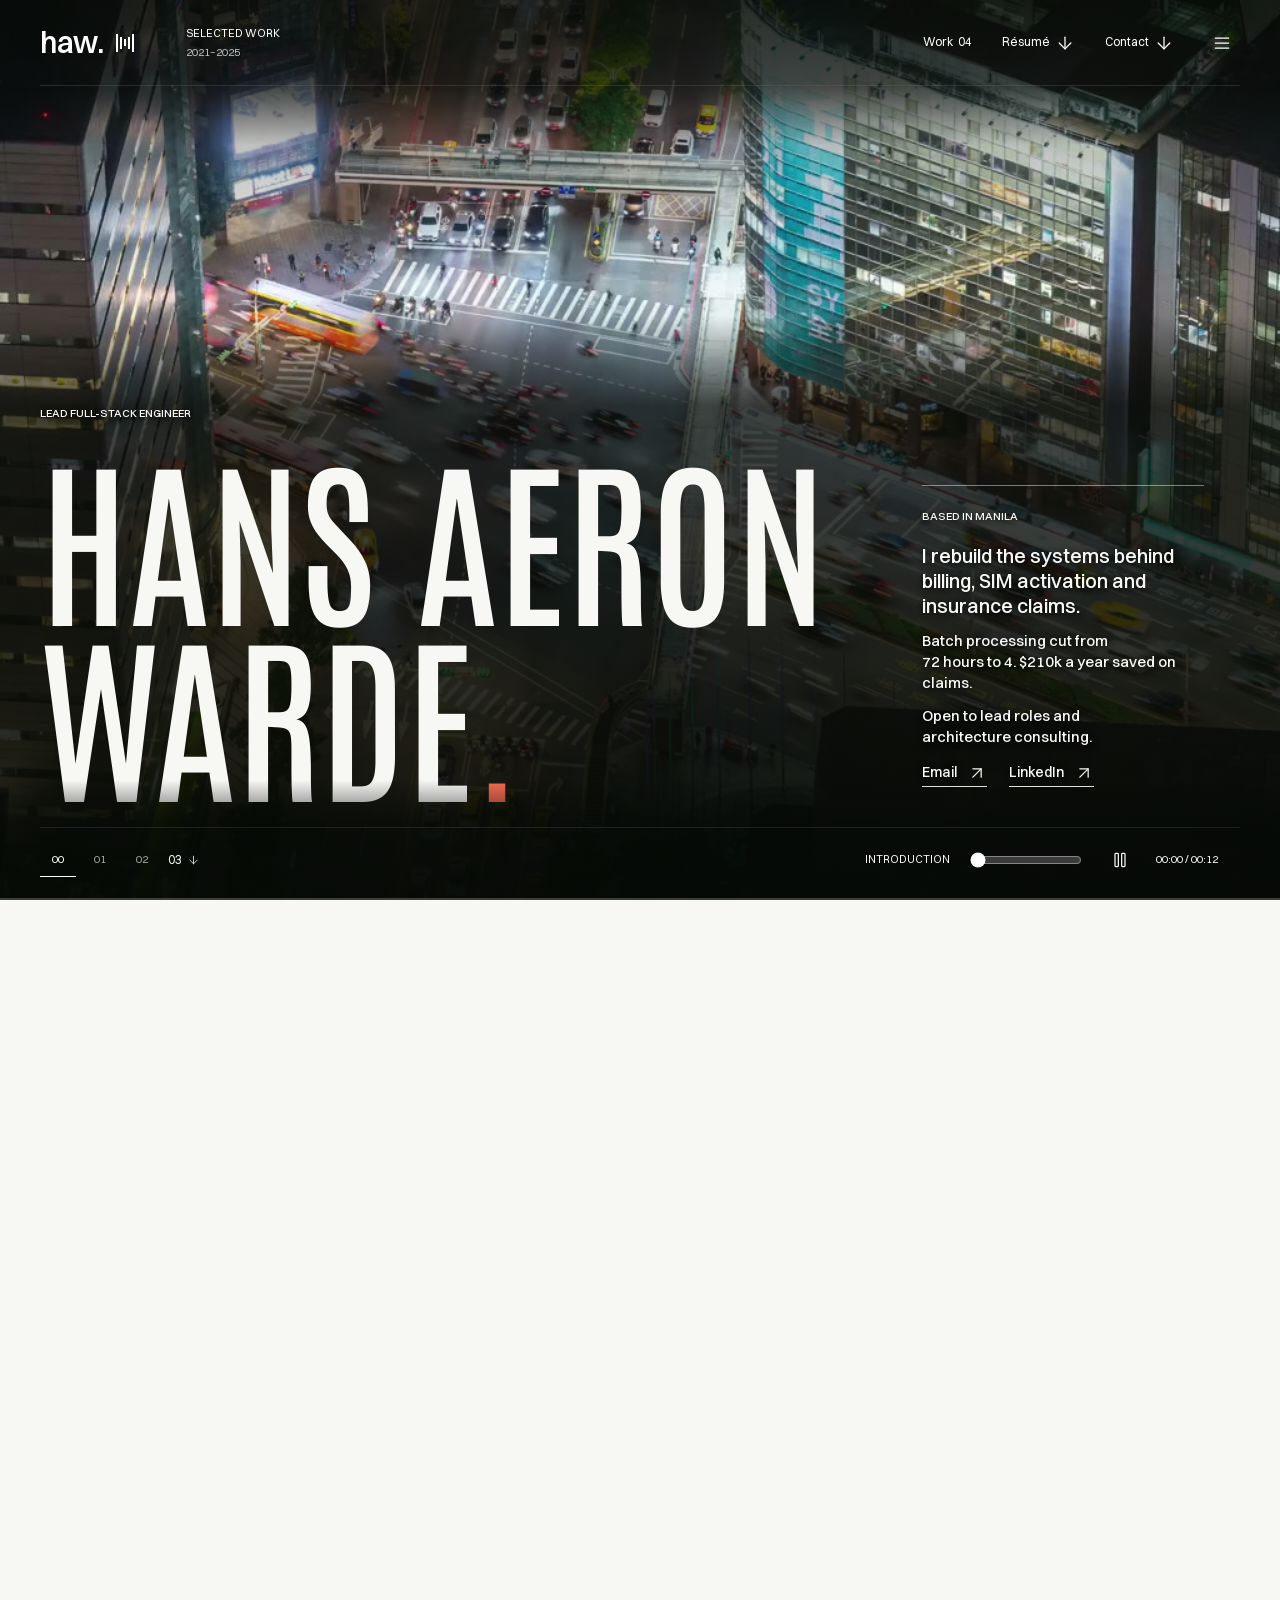
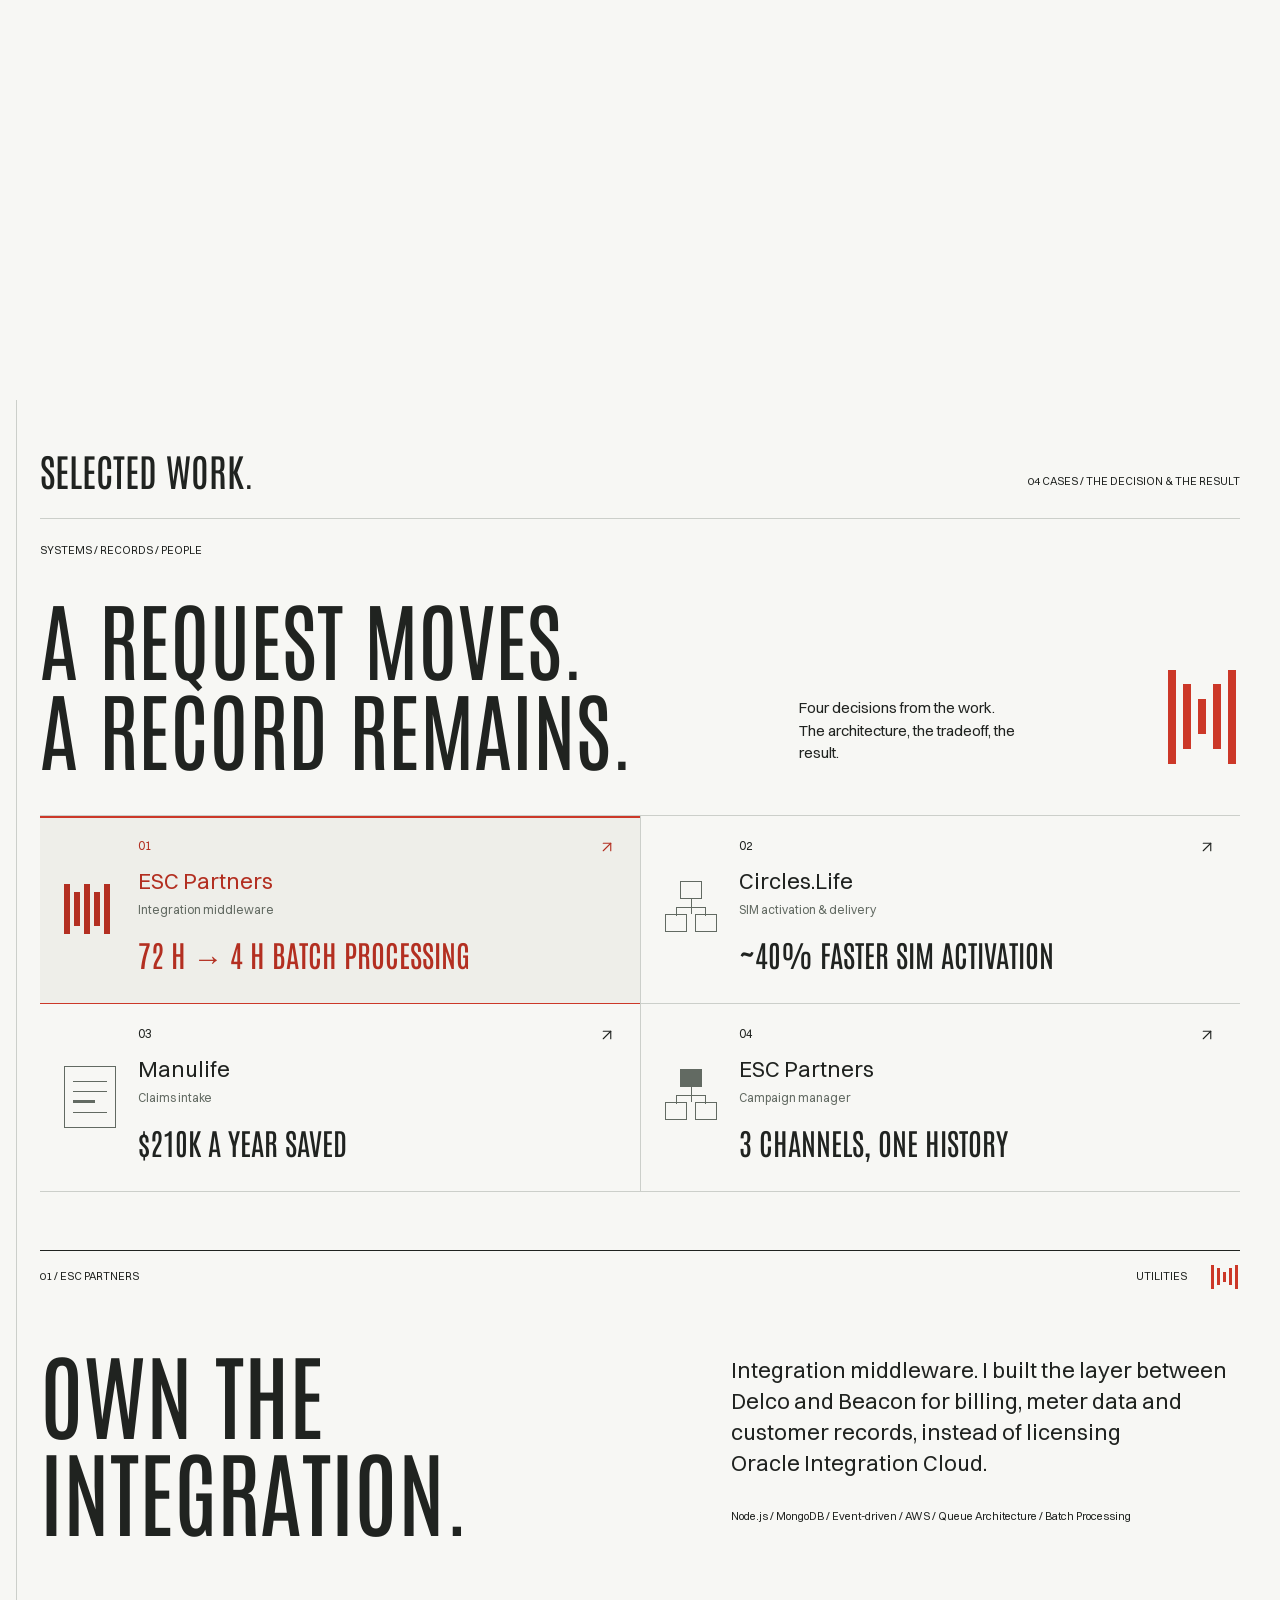
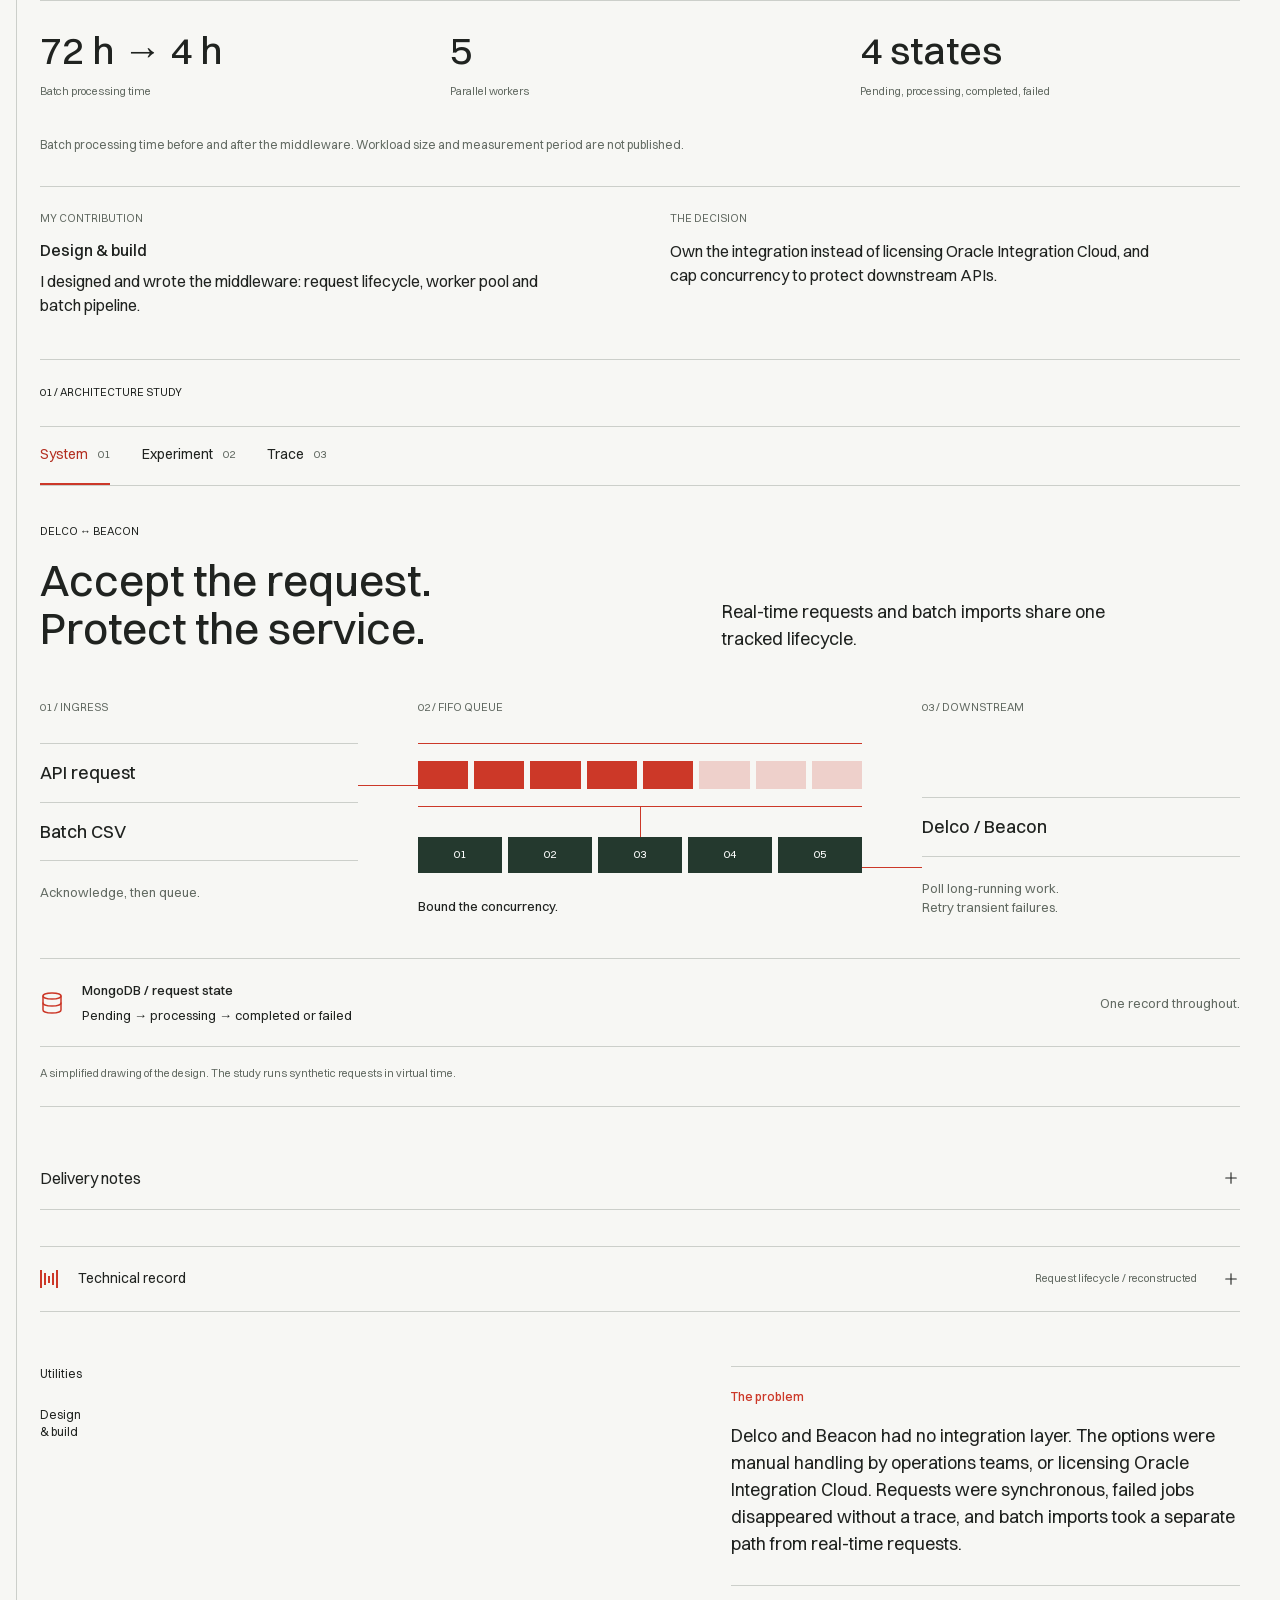
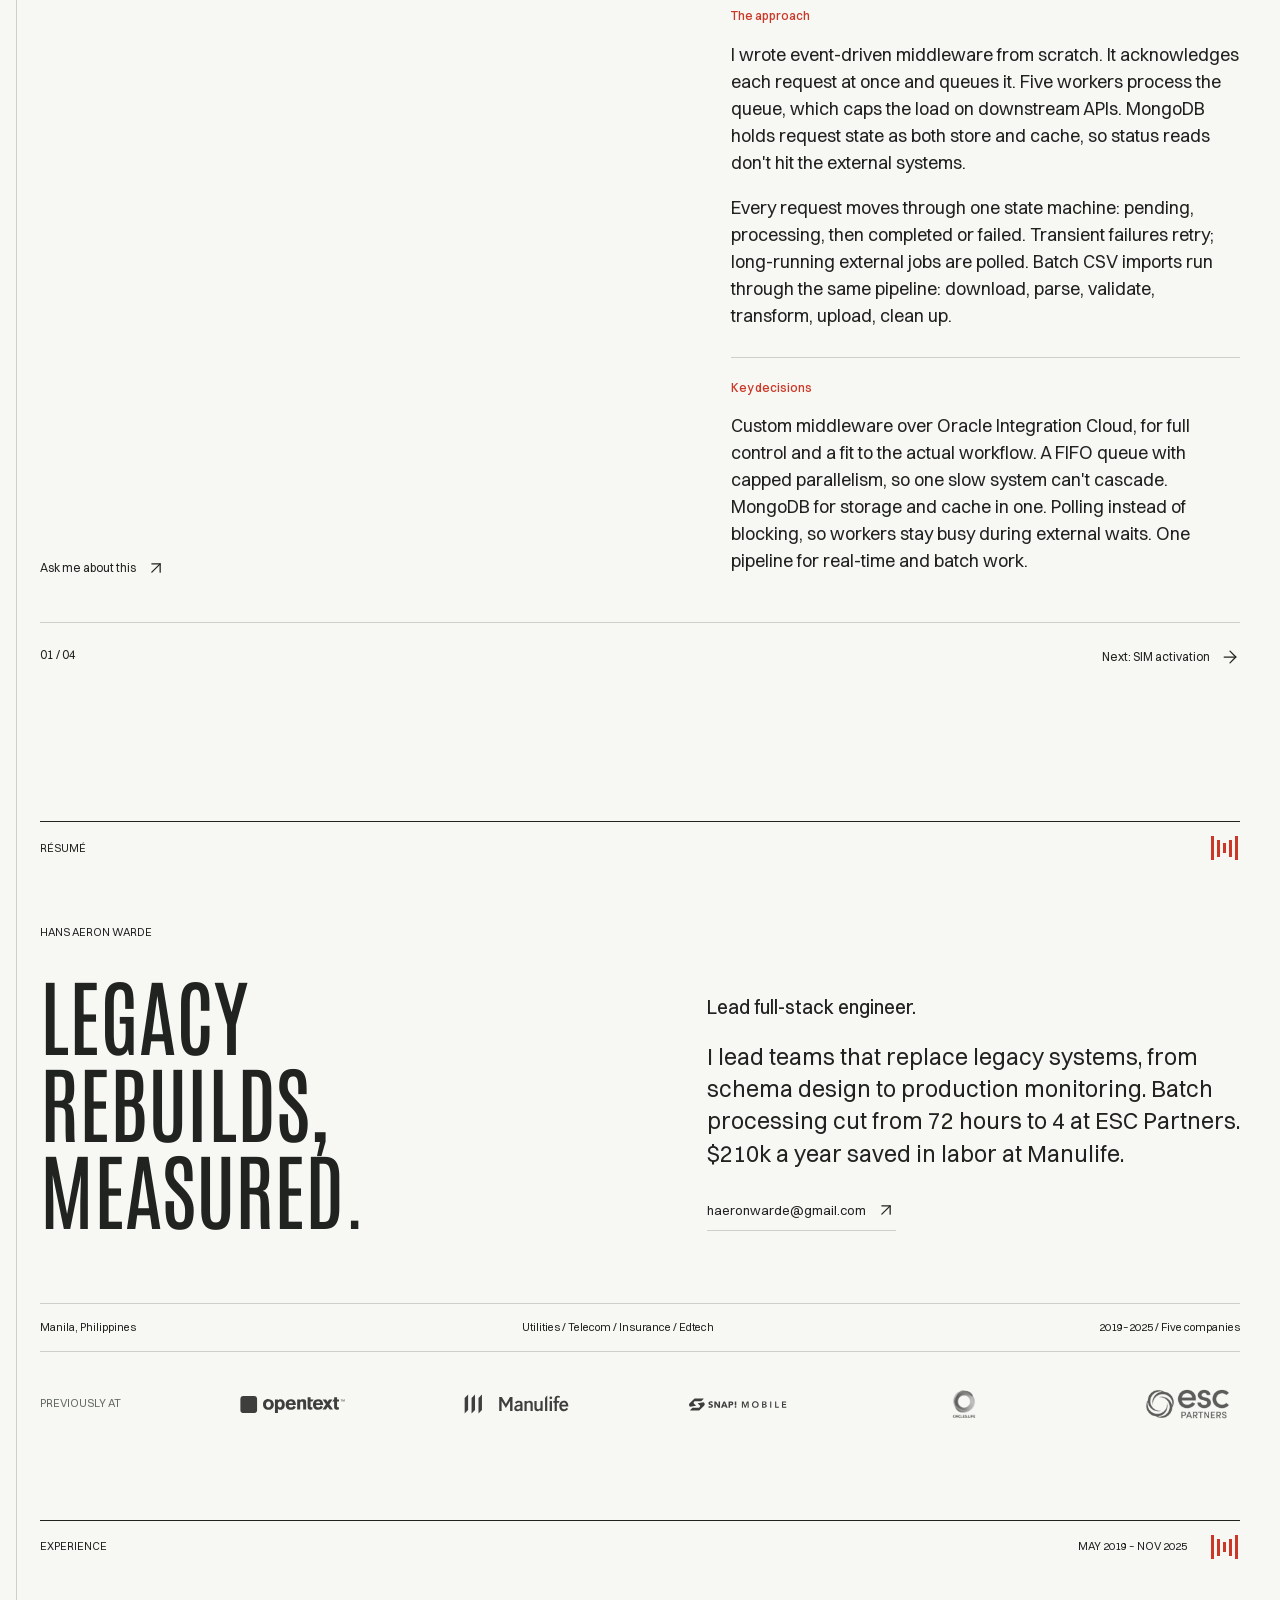
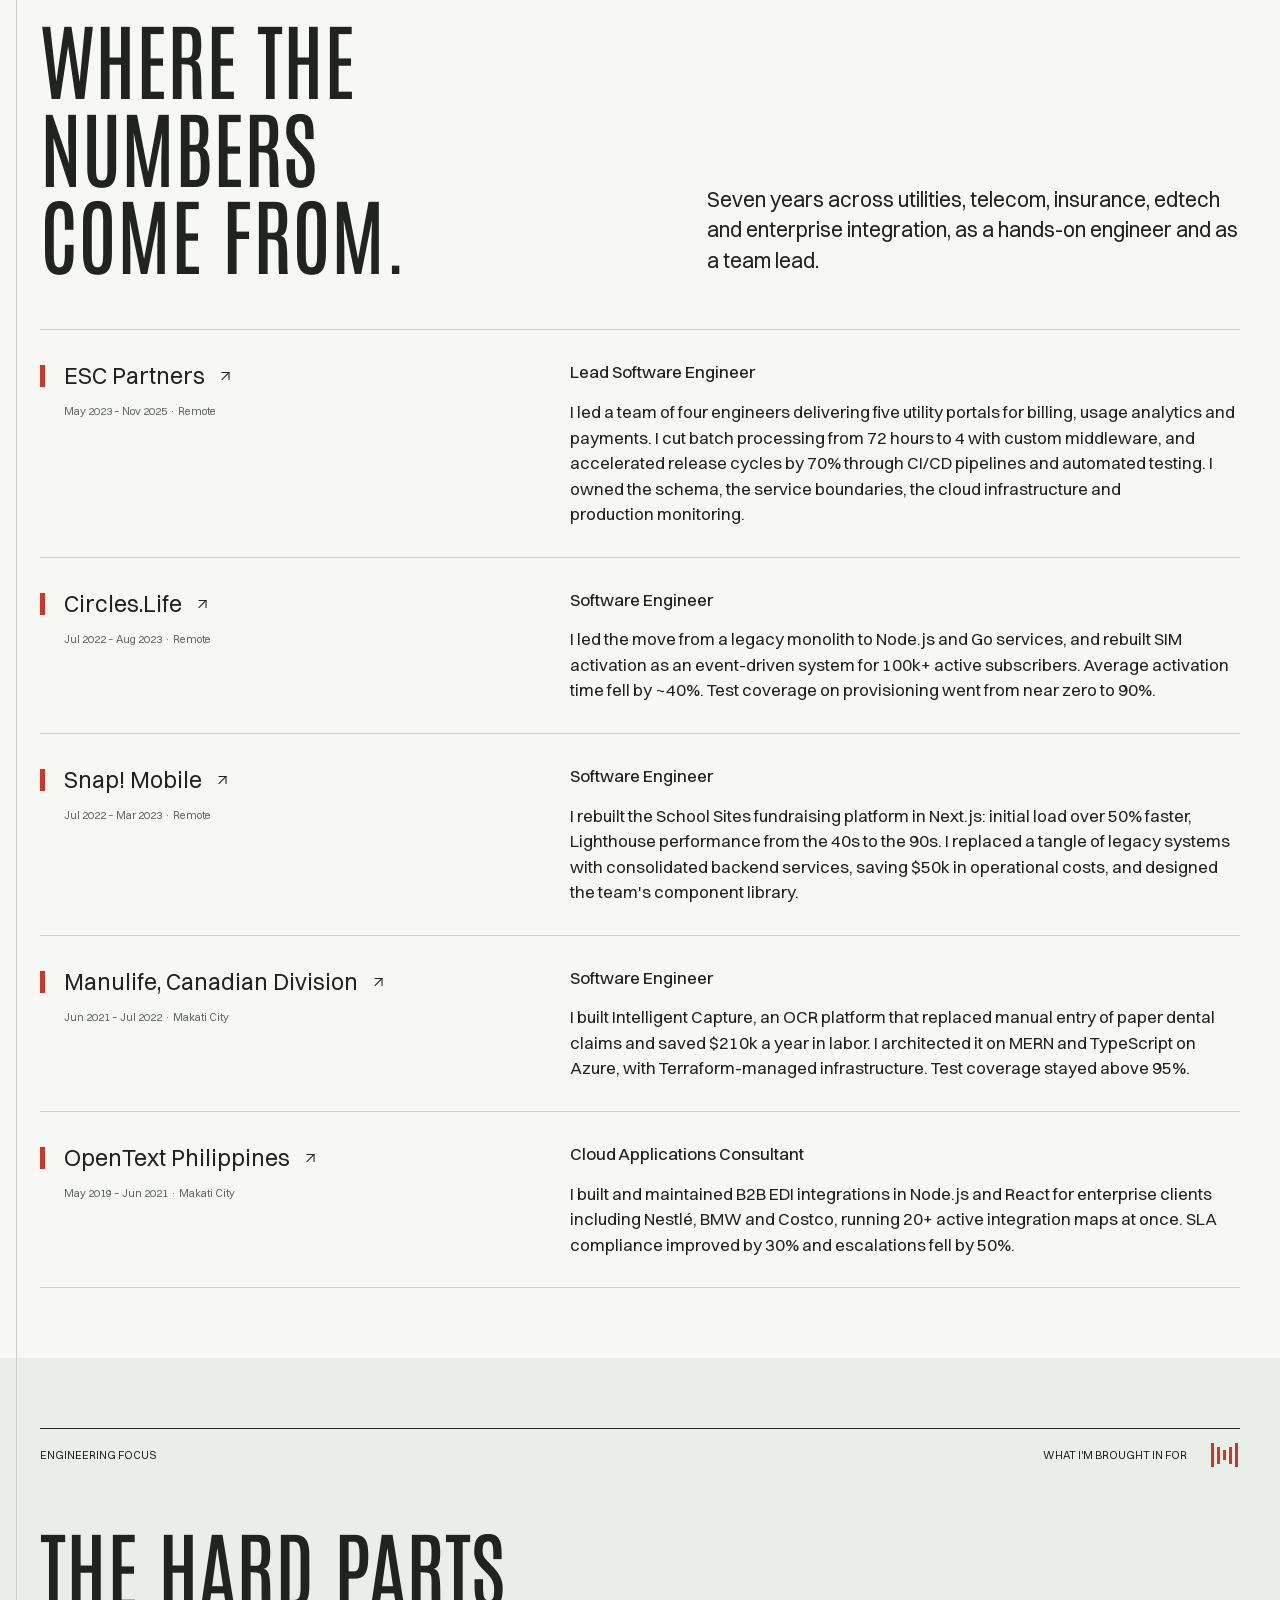
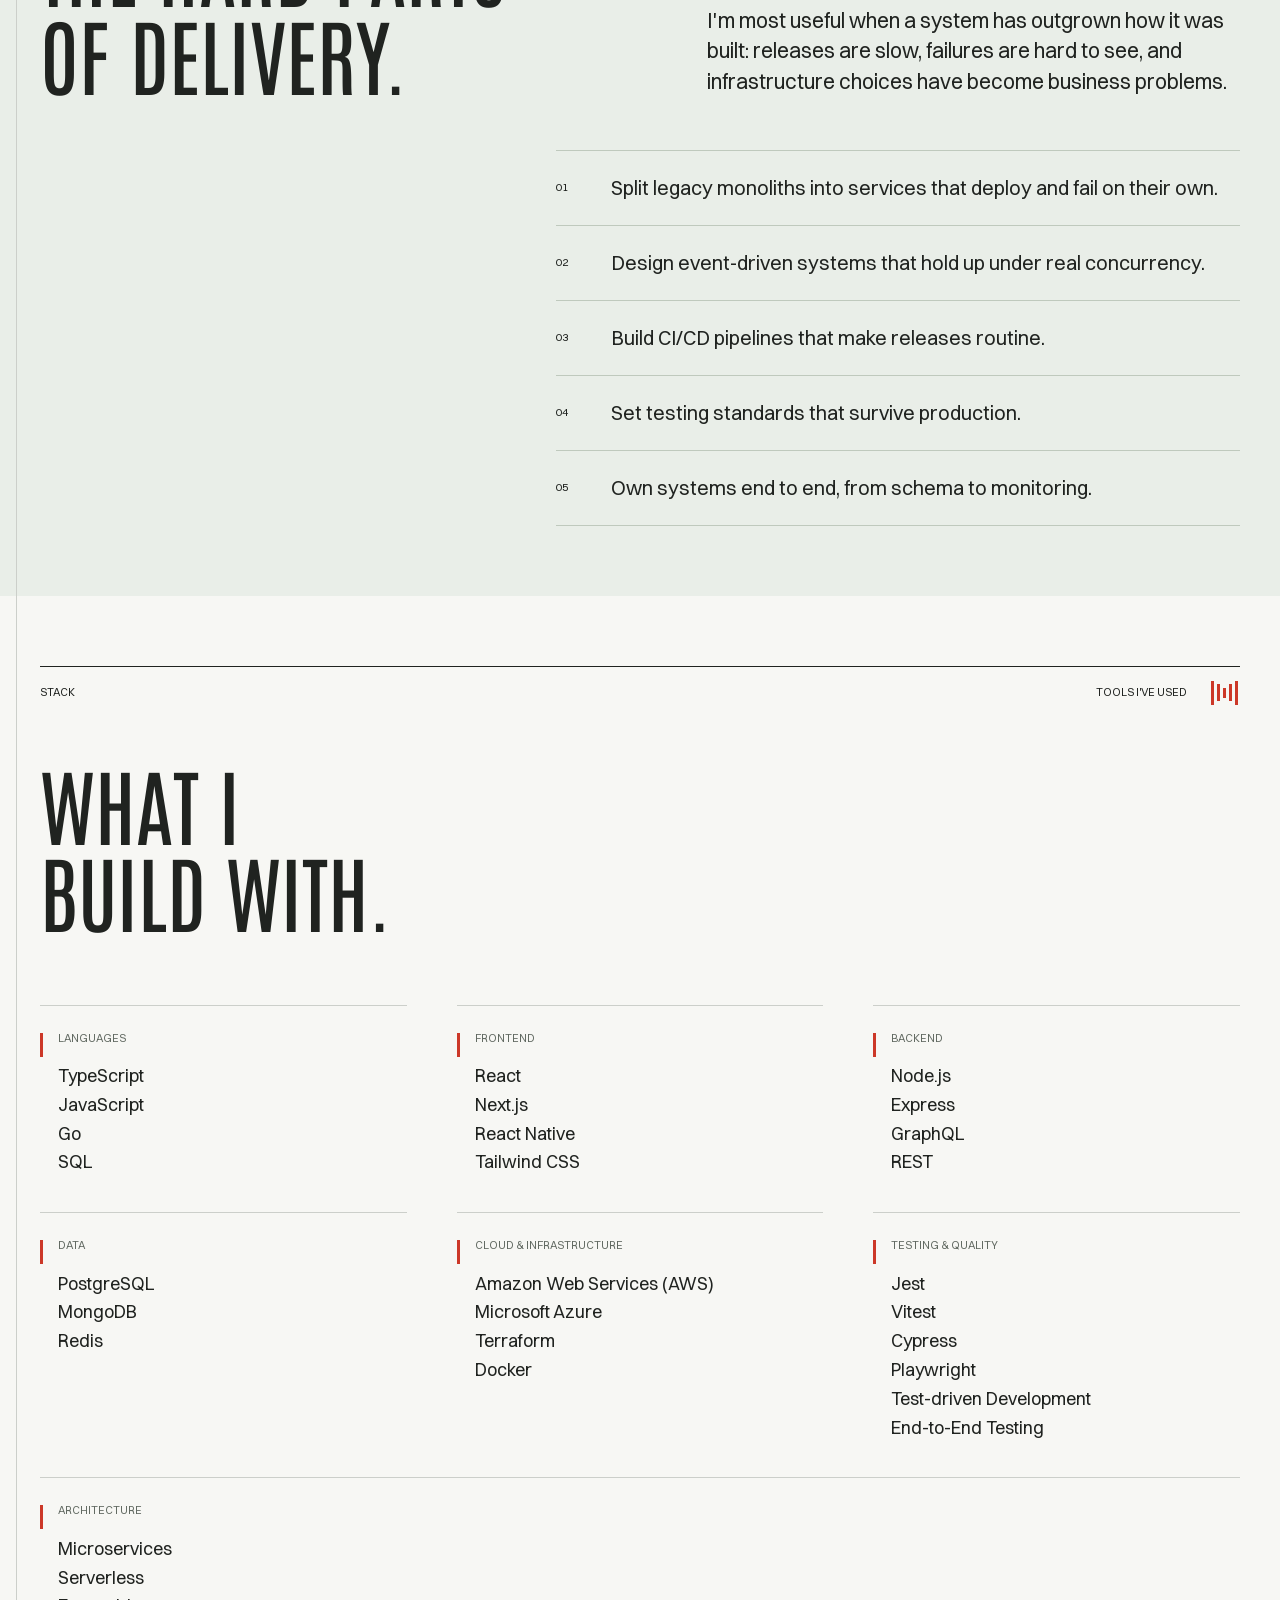
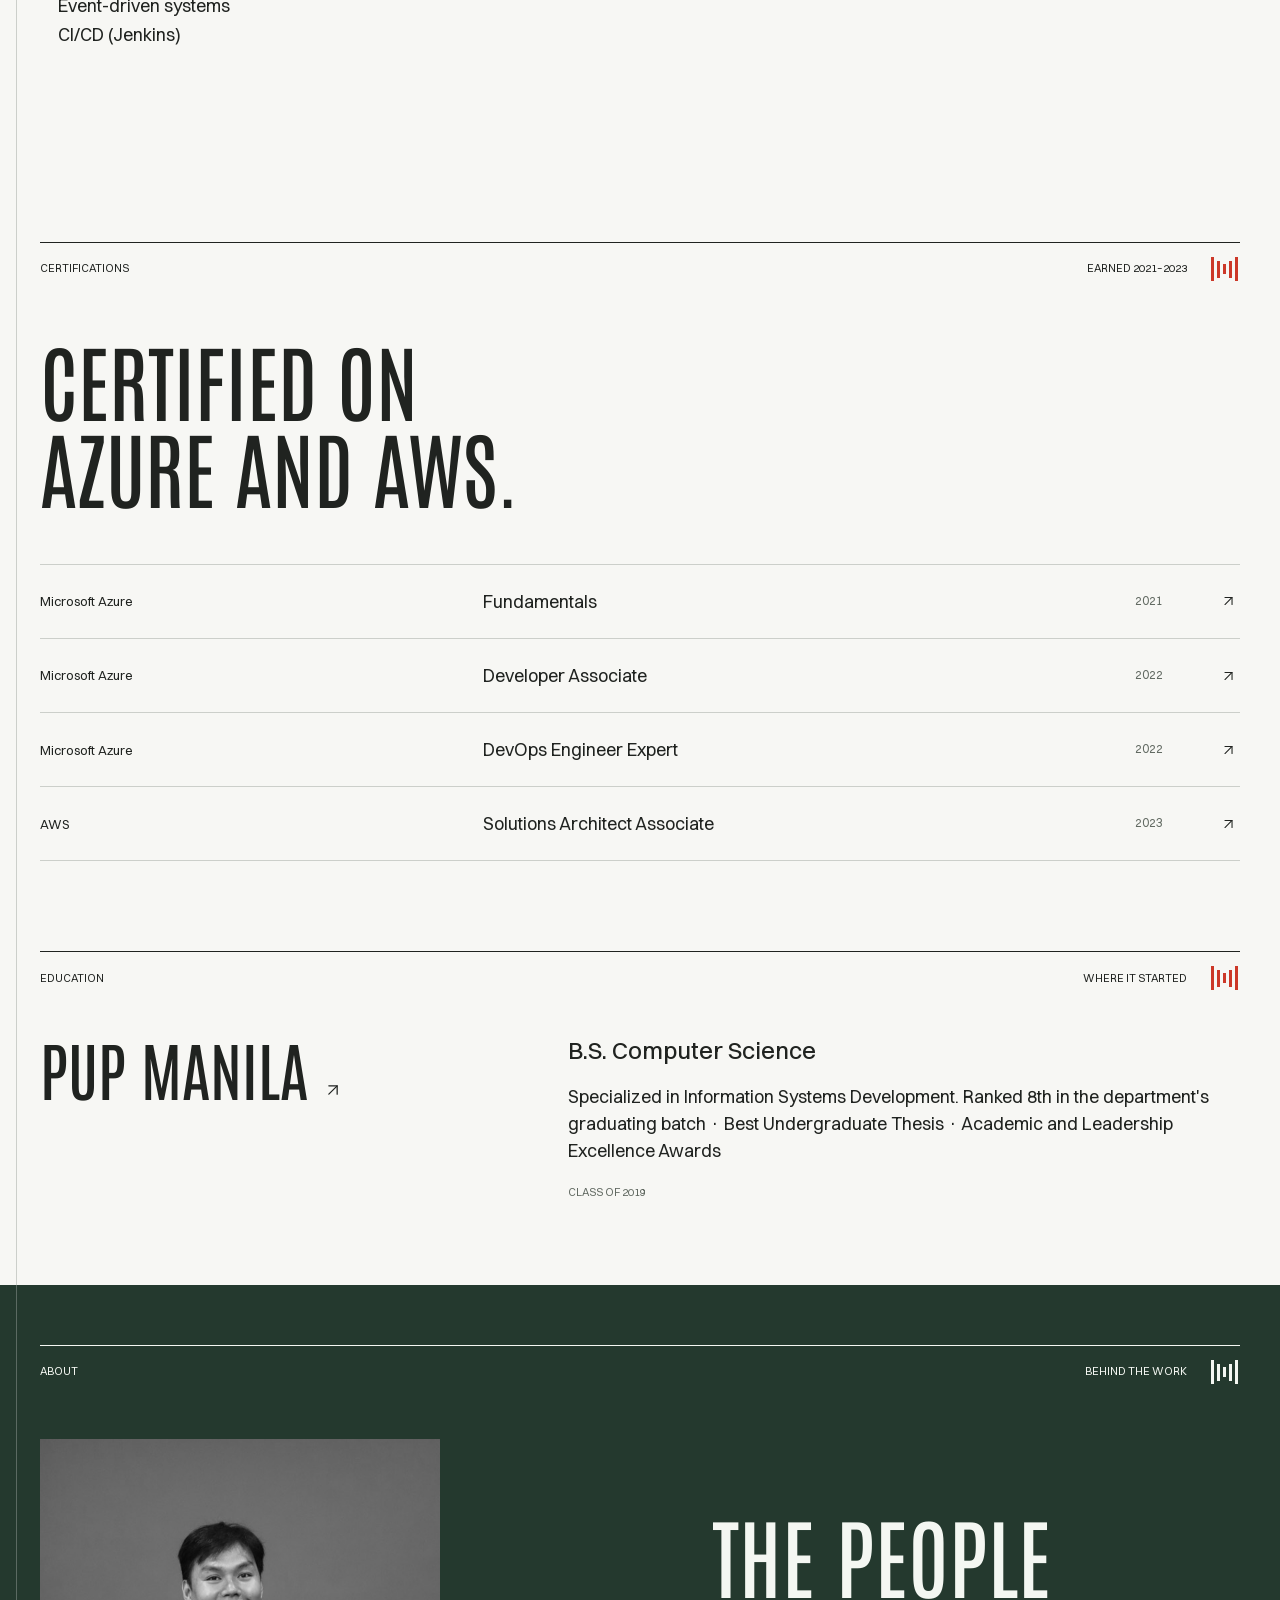
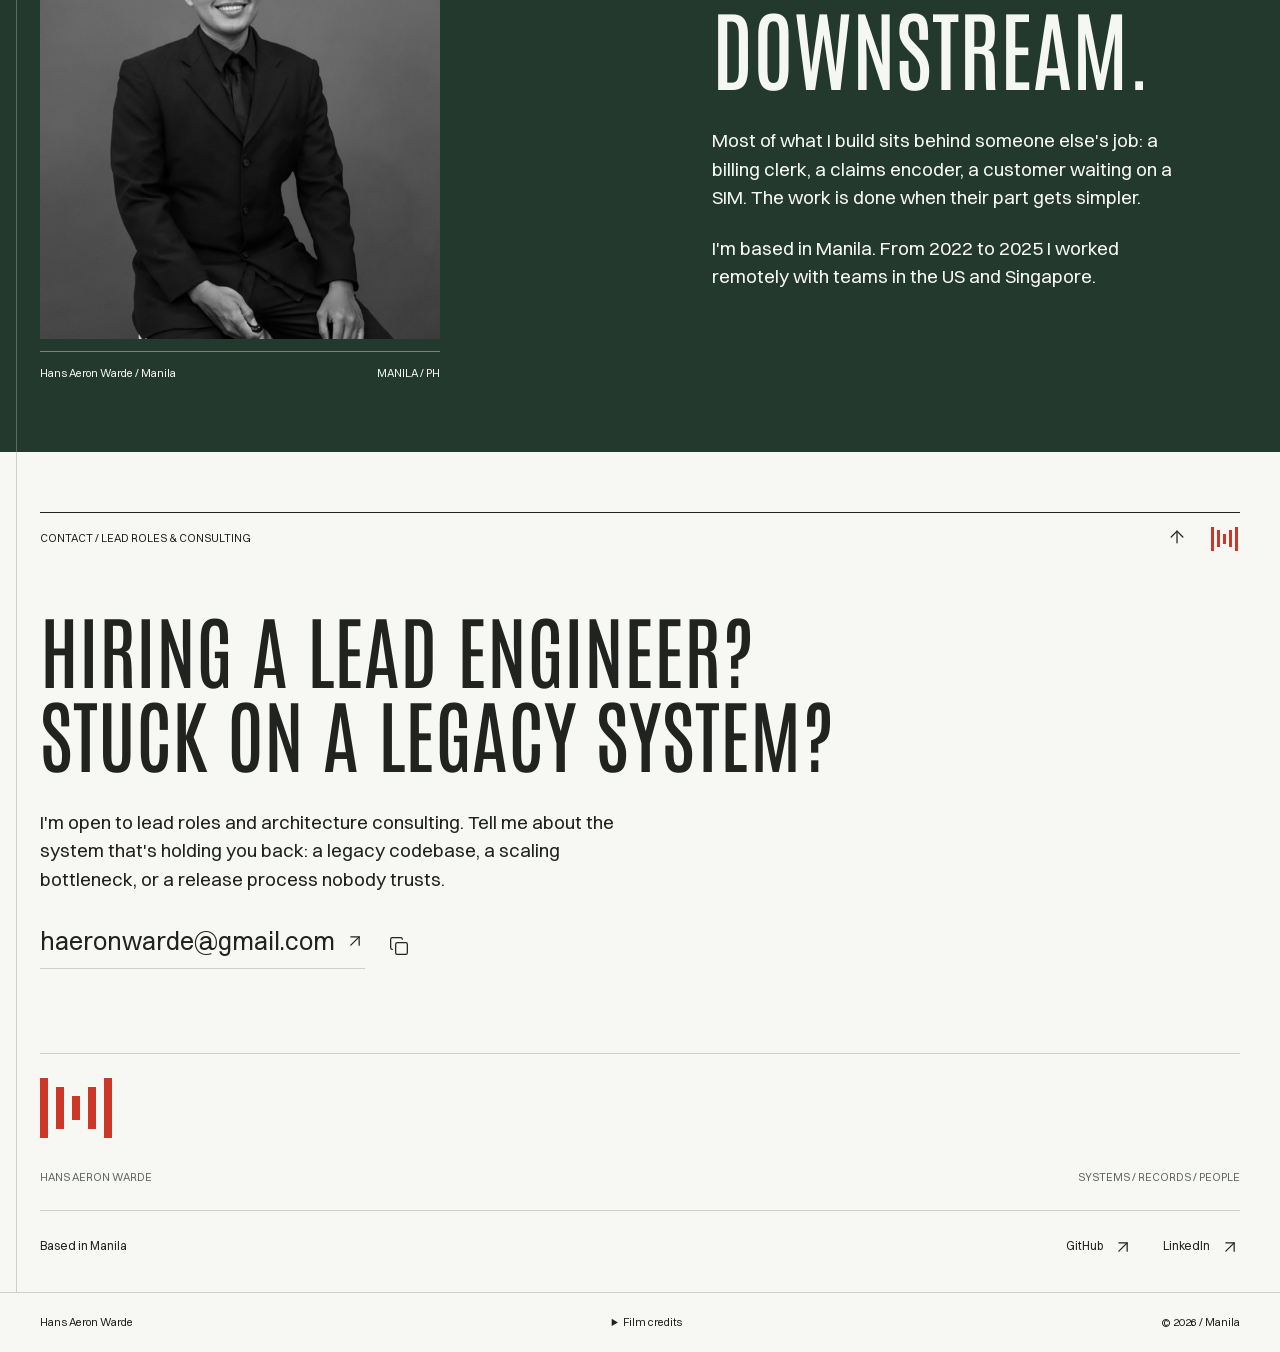
==== cases.html @ 248c2407 "feat: D19 home page with responsive, WCAG 2.2 AA and type-floor fixes The home page becomes the D19 " ====
<!doctype html>

<html lang="en">
  <head>
    <meta charset="utf-8" />
    <meta name="viewport" content="width=device-width,initial-scale=1" />
    <title>Hans Aeron Warde &#8211; Lead Full-Stack Engineer, Manila</title>
    <meta
      name="description"
      content="Lead full-stack engineer in Manila, open to lead roles and architecture consulting. Batch processing cut from 72 hours to 4; $210k a year saved on claims."
    />
    <meta name="theme-color" content="#f7f7f4" />
    <link rel="canonical" href="https://hansaeronwarde.github.io/cases.html" />
    <link rel="icon" href="assets/favicon.svg" type="image/svg+xml" />
    <meta property="og:type" content="website" />
    <meta
      property="og:title"
      content="Hans Aeron Warde &#8211; I rebuild billing, SIM activation and claims systems"
    />
    <meta
      property="og:description"
      content="Batch processing cut from 72 hours to 4. SIM activation ~40% faster for 100k+ active subscribers. $210k a year saved on claims intake. Open to lead roles and architecture consulting."
    />
    <meta property="og:url" content="https://hansaeronwarde.github.io/cases.html" />
    <meta
      property="og:image"
      content="https://hansaeronwarde.github.io/assets/headshot.jpg"
    />
    <meta property="og:image:alt" content="Portrait of Hans Aeron Warde" />
    <meta name="twitter:card" content="summary" />
    <meta
      name="twitter:title"
      content="Hans Aeron Warde &#8211; I rebuild billing, SIM activation and claims systems"
    />
    <meta
      name="twitter:description"
      content="Batch processing cut from 72 hours to 4. SIM activation ~40% faster for 100k+ active subscribers. $210k a year saved on claims intake. Open to lead roles and architecture consulting."
    />
    <link
      rel="preload"
      href="assets/portfolio/fonts/Antonio-Variable.ttf"
      as="font"
      type="font/ttf"
      crossorigin
    />
    <link
      rel="preload"
      href="assets/portfolio/fonts/Switzer-Variable.woff2"
      as="font"
      type="font/woff2"
      crossorigin
    />
    <link
      rel="preload"
      href="assets/portfolio/media/poster.jpg"
      as="image"
      media="(min-width:601px)"
    />
    <link
      rel="preload"
      href="assets/portfolio/media/poster-mobile.jpg"
      as="image"
      media="(max-width:600px)"
    />
    <link rel="stylesheet" href="assets/portfolio/site.css" />
    <link rel="stylesheet" href="assets/portfolio/supporting.css" />
    <script type="application/ld+json">
      {
        "@context": "https://schema.org",
        "@type": "Person",
        "name": "Hans Aeron Warde",
        "url": "https://hansaeronwarde.github.io/",
        "image": "https://hansaeronwarde.github.io/assets/headshot.jpg",
        "jobTitle": "Lead Full-Stack Engineer",
        "description": "Lead full-stack engineer in Manila. I rebuild the systems behind billing, SIM activation and insurance claims. Open to lead roles and architecture consulting.",
        "sameAs": [
          "https://github.com/hansaeronwarde",
          "https://linkedin.com/in/hansaeronwarde"
        ],
        "alumniOf": {
          "@type": "CollegeOrUniversity",
          "name": "Polytechnic University of the Philippines"
        }
      }
    </script>
  </head>
  <body class="static-film">
    <a class="skip" href="#resume">Skip to r&#233;sum&#233;</a>
    <header class="masthead" id="navigation">
      <a
        href="./"
        class="signature"
        aria-label="haw. Hans Aeron Warde, home"
        >haw.<span class="practice-mark" aria-hidden="true"
          ><i></i><i></i><i></i><i></i><i></i></span
      ></a>
      <span class="folio-label"
        >SELECTED WORK <span>2021&#8211;2025</span></span
      >
      <nav aria-label="Primary">
        <a href="#projects">Work <sup>04</sup></a
        ><a href="#resume"
          >R&#233;sum&#233;
          <i data-lucide="arrow-down" aria-hidden="true"></i></a
        ><a href="#contact" aria-label="Contact"
          ><span class="contact-word">Contact</span
          ><i data-lucide="arrow-down" aria-hidden="true"></i></a
        ><button
          id="open-menu"
          class="icon"
          type="button"
          aria-label="Open navigation"
          aria-haspopup="dialog"
          aria-controls="site-menu"
          title="Open navigation"
          hidden
        >
          <i data-lucide="menu" aria-hidden="true"></i>
        </button>
      </nav>
    </header>
    <dialog id="site-menu" class="site-menu" aria-labelledby="menu-title">
      <div class="menu-top">
        <h2 id="menu-title">HANS AERON WARDE / INDEX</h2>
        <button
          class="icon"
          id="close-menu"
          type="button"
          aria-label="Close navigation"
          title="Close navigation"
        >
          <i data-lucide="x" aria-hidden="true"></i>
        </button>
      </div>
      <nav aria-label="Portfolio index">
        <a href="#projects">Selected work</a
        ><a href="#resume">R&#233;sum&#233;</a><a href="#work">Experience</a
        ><a href="#engineering-focus">Engineering focus</a
        ><a href="#stack">Stack</a><a href="#certs">Certifications</a
        ><a href="#education">Education</a><a href="#about">About</a
        ><a href="#contact">Contact</a>
      </nav>
      <div class="menu-bottom">
        <button
          id="motion-toggle"
          class="motion-toggle"
          type="button"
          aria-pressed="false"
        >
          <i data-lucide="pause" aria-hidden="true"></i
          ><span>Reduce motion</span>
        </button>
      </div>
    </dialog>
    <main id="top">
      <section class="scroll-story" id="film-story" aria-labelledby="name">
        <div class="film-stage">
          <div class="footage">
            <picture
              ><source
                media="(max-width:600px)"
                srcset="assets/portfolio/media/poster-mobile.jpg" />
              <img
                src="assets/portfolio/media/poster.jpg"
                alt="Illustrative stock footage of night traffic at a city intersection"
                class="film-poster"
                width="1280"
                height="720"
                fetchpriority="high" /></picture
            ><video
              id="scroll-video"
              muted
              playsinline
              preload="none"
              aria-hidden="true"
              tabindex="-1"
            ></video>
            <div class="film-shade"></div>
          </div>
          <div class="film-identity">
            <span class="film-kicker">LEAD FULL-STACK ENGINEER</span>
            <h1 id="name">
              <span>Hans Aeron</span
              ><span>Warde<span class="title-period">.</span></span>
            </h1>
            <div class="identity-note">
              <span>BASED IN MANILA</span>
              <p>
                I rebuild the systems behind billing, SIM activation and
                insurance claims.
              </p>
              <p class="identity-detail">
                Batch processing cut from 72&#160;hours&#160;to&#160;4.
                $210k&#160;a&#160;year saved on claims.
              </p>
              <p class="identity-detail">
                Open to lead roles and architecture&#160;consulting.
              </p>
              <div class="identity-links">
                <a class="arrow-link" href="mailto:haeronwarde@gmail.com"
                  >Email
                  <i data-lucide="arrow-up-right" aria-hidden="true"></i></a
                ><a
                  class="arrow-link"
                  href="https://linkedin.com/in/hansaeronwarde"
                  >LinkedIn
                  <i data-lucide="arrow-up-right" aria-hidden="true"></i
                ></a>
              </div>
            </div>
          </div>
          <div class="story-line story-line-one">
            <span>01 / EVERYDAY DEPENDENCIES</span>
            <h2>Power. Signal.<br />A claim.</h2>
            <p>
              Five utility portals for billing and payments. <br />SIM
              activation ~40% faster for 100k+ active&#160;subscribers.
              <br />Claims intake that saved $210k a year in labor.
            </p>
          </div>
          <div class="story-line story-line-two">
            <span>02 / BEHIND THE SERVICE</span>
            <h2>Every request.<br />Tracked.</h2>
            <p>
              Receive. Queue. Process. Resolve. <br />One lifecycle for
              real-time and batch work.
            </p>
          </div>
          <div class="request-route" aria-hidden="true">
            <span class="route-label">REQUEST / 001</span>
            <div class="route-track"><i></i><b></b></div>
            <div class="route-stops">
              <span>Receive</span><span>Queue</span><span>Process</span
              ><span>Resolve</span>
            </div>
          </div>
          <div class="film-worker-field" aria-hidden="true">
            <span>005 / PARALLEL WORKERS</span>
            <ol>
              <li><span>W01</span><i></i><b>001</b></li>
              <li><span>W02</span><i></i><b>002</b></li>
              <li><span>W03</span><i></i><b>003</b></li>
              <li><span>W04</span><i></i><b>004</b></li>
              <li><span>W05</span><i></i><b>005</b></li>
            </ol>
            <small>CONTROLLED CONCURRENCY</small>
          </div>
          <div class="paper-reveal">
            <div class="paper-inner">
              <span>03 / THE RESULT &#183; ESC PARTNERS</span>
              <h2>Two systems.<br />One queue.</h2>
              <div class="paper-result">
                <span>72 hours</span
                ><i data-lucide="arrow-right" aria-hidden="true"></i
                ><strong>4 hours</strong>
              </div>
              <div class="paper-caption">
                <span>BATCH PROCESSING / BEFORE &#8594; AFTER</span>
                <p>
                  Custom middleware. Five workers. <br />Retries for transient
                  failures.
                </p>
              </div>
            </div>
          </div>
          <div class="film-footer">
            <div class="chapter-nav" role="group" aria-label="Film chapters">
              <button
                data-chapter="0"
                aria-label="00 Introduction"
                aria-current="step"
                type="button"
              >
                00</button
              ><button
                data-chapter="1"
                aria-label="01 Everyday dependencies"
                type="button"
              >
                01</button
              ><button
                data-chapter="2"
                aria-label="02 Behind the service"
                type="button"
              >
                02</button
              ><a
                href="#case-middleware"
                aria-label="03 The result: open case 01"
                >03 <i data-lucide="arrow-down" aria-hidden="true"></i
              ></a>
            </div>
            <div class="film-tools">
              <span id="chapter-label">INTRODUCTION</span
              ><input
                id="film-scrub"
                type="range"
                min="0"
                max="100"
                step="0.1"
                value="0"
                aria-label="Film position"
              /><button
                id="freeze"
                class="icon"
                aria-label="Pause film"
                aria-pressed="false"
                title="Pause film"
                type="button"
              >
                <i data-lucide="pause" aria-hidden="true"></i></button
              ><span id="film-time" aria-hidden="true">00:00 / 00:12</span>
            </div>
          </div>
          <div class="film-progress" aria-hidden="true"><span></span></div>
        </div>
      </section>
      <section
        class="opening work-opening"
        aria-labelledby="work-heading"
        id="projects"
      >
        <div class="work-label">
          <h2 id="work-heading">Selected work.</h2>
          <span>04 CASES / THE DECISION &amp; THE RESULT</span>
        </div>
        <div class="work-statement">
          <span class="eyebrow">SYSTEMS / RECORDS / PEOPLE</span>
          <p>A request moves.<br />A record remains.</p>
          <span
            >Four decisions from the work.<br />The architecture, the tradeoff,
            the result.</span
          >
          <span class="practice-mark" aria-hidden="true"
            ><i></i><i></i><i></i><i></i><i></i
          ></span>
        </div>
        <nav class="project-index" aria-label="Case studies">
          <a href="#case-middleware" data-case-link="case-middleware"
            ><span class="project-glyph glyph-queue" aria-hidden="true"
              ><i></i><i></i><i></i><i></i><i></i></span
            ><span class="project-id">01</span
            ><span class="project-name"
              >ESC Partners<small>Integration middleware</small
              ><span class="project-result"
                >72&#160;h&#160;&#8594;&#160;4&#160;h
                batch&#160;processing</span
              ></span
            ><span class="project-domain">UTILITIES</span
            ><i data-lucide="arrow-up-right" aria-hidden="true"></i></a
          ><a href="#case-activation" data-case-link="case-activation"
            ><span class="project-glyph glyph-split" aria-hidden="true"
              ><i></i><i></i><i></i></span
            ><span class="project-id">02</span
            ><span class="project-name"
              >Circles.Life<small>SIM activation &amp; delivery</small
              ><span class="project-result"
                >~40% faster SIM&#160;activation</span
              ></span
            ><span class="project-domain">TELECOM</span
            ><i data-lucide="arrow-up-right" aria-hidden="true"></i></a
          ><a href="#case-capture" data-case-link="case-capture"
            ><span class="project-glyph glyph-document" aria-hidden="true"
              ><i></i><i></i><i></i><i></i></span
            ><span class="project-id">03</span
            ><span class="project-name"
              >Manulife<small>Claims intake</small
              ><span class="project-result"
                >$210k a&#160;year&#160;saved</span
              ></span
            ><span class="project-domain">INSURANCE</span
            ><i data-lucide="arrow-up-right" aria-hidden="true"></i></a
          ><a href="#case-campaigns" data-case-link="case-campaigns"
            ><span class="project-glyph glyph-branch" aria-hidden="true"
              ><i></i><i></i><i></i></span
            ><span class="project-id">04</span
            ><span class="project-name"
              >ESC Partners<small>Campaign manager</small
              ><span class="project-result"
                >3 channels, one&#160;history</span
              ></span
            ><span class="project-domain">UTILITIES</span
            ><i data-lucide="arrow-up-right" aria-hidden="true"></i
          ></a>
        </nav>
      </section>
      <div
        id="case-announcement"
        role="status"
        aria-live="polite"
        class="sr-only"
      ></div>
      <article
        class="case"
        aria-labelledby="case-middleware-heading"
        id="case-middleware"
        data-case-panel
      >
        <div class="section-label">
          <span class="practice-mark" aria-hidden="true"
            ><i></i><i></i><i></i><i></i><i></i
          ></span>
          <span>01 / ESC PARTNERS</span><span>UTILITIES</span>
        </div>
        <div class="case-heading">
          <h2 tabindex="-1" id="case-middleware-heading">
            Own the<br />integration.
          </h2>
          <div>
            <p>
              Integration middleware. I built the layer between Delco and Beacon
              for billing, meter data and customer records, instead of licensing
              Oracle&#160;Integration&#160;Cloud.
            </p>
            <span class="case-stack"
              >Node.js / MongoDB / Event-driven / AWS / Queue Architecture /
              Batch Processing</span
            >
          </div>
        </div>
        <dl class="results">
          <div>
            <dt>72&#160;h &#8594; 4&#160;h</dt>
            <dd>Batch processing time</dd>
          </div>
          <div>
            <dt>5</dt>
            <dd>Parallel workers</dd>
          </div>
          <div>
            <dt>4 states</dt>
            <dd>Pending, processing, completed, failed</dd>
          </div>
        </dl>
        <p class="result-context">
          Batch processing time before and after the middleware. Workload size
          and measurement period are not published.
        </p>
        <div class="case-decision">
          <div>
            <span>MY CONTRIBUTION</span>
            <h3>Design &amp; build</h3>
            <p>
              I designed and wrote the middleware: request lifecycle, worker
              pool and batch pipeline.
            </p>
          </div>
          <div>
            <span>THE DECISION</span>
            <p>
              Own the integration instead of licensing Oracle Integration Cloud,
              and cap concurrency to protect downstream APIs.
            </p>
          </div>
        </div>
        <figure class="architecture" aria-labelledby="case-middleware-flow">
          <figcaption id="case-middleware-flow">
            <span>01 / ARCHITECTURE STUDY</span
            ><button
              class="icon"
              aria-label="Replay the integration middleware workflow"
              title="Replay workflow"
              data-replay
              hidden
              type="button"
            >
              <i data-lucide="rotate-cw" aria-hidden="true"></i>
            </button>
          </figcaption>
          <div class="system-map" id="middleware-system">
            <div class="system-intro">
              <span class="eyebrow">DELCO &#8596; BEACON</span>
              <h3>Accept the request.<br />Protect the service.</h3>
              <p>
                Real-time requests and batch imports share one tracked
                lifecycle.
              </p>
            </div>
            <div class="system-sources">
              <span class="system-label">01 / INGRESS</span>
              <strong>API request</strong><strong>Batch CSV</strong>
              <span class="system-caption">Acknowledge, then queue.</span>
            </div>
            <div class="system-core">
              <span class="system-label">02 / FIFO QUEUE</span>
              <div class="queue-mark" aria-hidden="true">
                <i></i><i></i><i></i><i></i><i></i><i></i><i></i><i></i>
              </div>
              <div
                class="system-workers"
                aria-label="Five parallel workers"
                role="group"
              >
                <span>01</span><span>02</span><span>03</span><span>04</span
                ><span>05</span>
              </div>
              <strong>Bound the concurrency.</strong>
            </div>
            <div class="system-destinations">
              <span class="system-label">03 / DOWNSTREAM</span>
              <strong>Delco / Beacon</strong>
              <span class="system-caption"
                >Poll long-running work.<br />Retry transient failures.</span
              >
            </div>
            <div class="system-record">
              <i data-lucide="database" aria-hidden="true"></i>
              <span
                ><strong>MongoDB / request state</strong>Pending &#8594;
                processing &#8594; completed or failed</span
              >
              <span>One record throughout.</span>
            </div>
            <p class="system-provenance">
              A simplified drawing of the design. The study runs synthetic
              requests in virtual time.
            </p>
          </div>
          <ol
            class="flow"
            aria-label="Integration middleware workflow, simplified"
          >
            <li>
              <span class="flow-number">01</span
              ><i
                data-lucide="radio"
                aria-hidden="true"
                class="flow-symbol"
              ></i>
              <h3>Receive</h3>
              <p>Acknowledge the request.</p>
              <i
                data-lucide="arrow-right"
                aria-hidden="true"
                class="flow-arrow"
              ></i>
            </li>
            <li>
              <span class="flow-number">02</span
              ><i
                data-lucide="layers"
                aria-hidden="true"
                class="flow-symbol"
              ></i>
              <h3>Queue</h3>
              <p>Hold work asynchronously.</p>
              <i
                data-lucide="arrow-right"
                aria-hidden="true"
                class="flow-arrow"
              ></i>
            </li>
            <li>
              <span class="flow-number">03</span
              ><i
                data-lucide="workflow"
                aria-hidden="true"
                class="flow-symbol"
              ></i>
              <h3>Process</h3>
              <p>Five parallel workers.</p>
              <i
                data-lucide="arrow-right"
                aria-hidden="true"
                class="flow-arrow"
              ></i>
            </li>
            <li>
              <span class="flow-number">04</span
              ><i
                data-lucide="check-check"
                aria-hidden="true"
                class="flow-symbol"
              ></i>
              <h3>Resolve</h3>
              <p>Track status and retries.</p>
            </li>
          </ol>
          <div class="flow-note">
            <span>One lifecycle for real-time and batch work.</span
            ><span>SIMPLIFIED ILLUSTRATION / NO CLIENT DATA</span>
          </div>
        </figure>
        <details class="delivery-notes">
          <summary>
            Delivery notes <i data-lucide="plus" aria-hidden="true"></i>
          </summary>
          <div>
            <section>
              <h3>Why five workers?</h3>
              <p>
                The project capped concurrency at five to protect downstream
                APIs. The study lets you change the cap. Its capacities and
                timings are illustrative.
              </p>
            </section>
            <section>
              <h3>What owning it costs</h3>
              <p>
                Custom middleware gives full control of the workflow. It also
                means owning retry policy, monitoring and every future change.
              </p>
            </section>
            <section>
              <h3>What the result covers</h3>
              <p>
                72&#160;h &#8594; 4&#160;h is the project's batch processing
                time. The study's virtual time comes from its sample workload
                and is unrelated.
              </p>
            </section>
          </div>
        </details>
        <details class="technical-record" id="case-middleware-record">
          <summary>
            <span
              ><span class="practice-mark" aria-hidden="true"
                ><i></i><i></i><i></i><i></i><i></i></span
              ><span>Technical record</span></span
            ><span>Request lifecycle / reconstructed</span
            ><i data-lucide="plus" aria-hidden="true"></i>
          </summary>
          <div class="record-layout">
            <div class="record-reading">
              <span class="eyebrow">THE BOUNDARY</span>
              <h3>A request keeps its identity.</h3>
              <p>
                Acknowledge before doing the expensive work. The request record
                outlives an individual worker attempt.
              </p>
              <h4>The tradeoff</h4>
              <p>
                Owning the integration also means owning retry policy,
                visibility and changes to downstream APIs.
              </p>
              <div class="record-links">
                <a
                  class="arrow-link"
                  href="assets/portfolio/queue-model.js"
                  target="_blank"
                  rel="noreferrer"
                  >Study model<i
                    data-lucide="arrow-up-right"
                    aria-hidden="true"
                  ></i></a
                ><a
                  class="arrow-link"
                  href="tests/queue-model.test.cjs"
                  target="_blank"
                  rel="noreferrer"
                  >Model tests<i
                    data-lucide="arrow-up-right"
                    aria-hidden="true"
                  ></i
                ></a>
              </div>
            </div>
            <div class="record-artifact">
              <span
                >SYNTHETIC RECORD / RECONSTRUCTED FROM MY PROJECT ACCOUNT</span
              >
              <pre><code>{
  "request": "SAMPLE-003",
  "state": "completed",
  "attempts": 2,
  "history": [
    "received",
    "processing",
    "dependency_timeout",
    "retry_scheduled",
    "requeued",
    "processing",
    "completed"
  ]
}</code></pre>
            </div>
            <div class="record-scope">
              <span>RESULT &amp; SCOPE</span>
              <p>
                The 72 h to 4 h result is my reported batch-processing outcome.
                The workload size and measurement window are not published.
              </p>
              <small
                >The public material is a reconstruction. Client source,
                production traces and independent benchmark reports are not
                included.</small
              >
            </div>
          </div>
        </details>
        <div class="case-body">
          <div class="case-margin">
            <span>Utilities</span><span>Design<br />&amp; build</span
            ><a
              class="arrow-link"
              href="mailto:haeronwarde@gmail.com?subject=Integration%20middleware"
              >Ask me about this
              <i data-lucide="arrow-up-right" aria-hidden="true"></i
            ></a>
          </div>
          <div class="case-text">
            <section>
              <h3>The problem</h3>
              <p>
                Delco and Beacon had no integration layer. The options were
                manual handling by operations teams, or licensing Oracle
                Integration Cloud. Requests were synchronous, failed jobs
                disappeared without a trace, and batch imports took a separate
                path from real-time requests.
              </p>
            </section>
            <section>
              <h3>The approach</h3>
              <p>
                I wrote event-driven middleware from scratch. It acknowledges
                each request at once and queues it. Five workers process the
                queue, which caps the load on downstream APIs. MongoDB holds
                request state as both store and cache, so status reads
                don&#x27;t hit the external systems.
              </p>
              <p>
                Every request moves through one state machine: pending,
                processing, then completed or failed. Transient failures retry;
                long-running external jobs are polled. Batch CSV imports run
                through the same pipeline: download, parse, validate, transform,
                upload, clean up.
              </p>
            </section>
            <section>
              <h3>Key decisions</h3>
              <p>
                Custom middleware over Oracle Integration Cloud, for full
                control and a fit to the actual workflow. A FIFO queue with
                capped parallelism, so one slow system can't cascade. MongoDB
                for storage and cache in one. Polling instead of blocking, so
                workers stay busy during external waits. One pipeline for
                real-time and batch work.
              </p>
            </section>
          </div>
        </div>
        <div class="case-footer">
          <span>01 / 04</span
          ><a
            class="arrow-link"
            href="#case-activation"
            data-case-link="case-activation"
            >Next: SIM activation
            <i data-lucide="arrow-right" aria-hidden="true"></i
          ></a>
        </div>
      </article>
      <article
        class="case"
        aria-labelledby="case-activation-heading"
        id="case-activation"
        data-case-panel
      >
        <div class="section-label">
          <span class="practice-mark" aria-hidden="true"
            ><i></i><i></i><i></i><i></i><i></i
          ></span>
          <span>02 / CIRCLES.LIFE</span><span>TELECOM</span>
        </div>
        <div class="case-heading">
          <h2 tabindex="-1" id="case-activation-heading">
            Activation<br />stands alone.
          </h2>
          <div>
            <p>
              SIM activation &amp; delivery. An event-driven backend for 100k+
              active subscribers, from SIM purchase through activation to
              last-mile delivery.
            </p>
            <span class="case-stack"
              >Go / Node.js / Event-driven / PostgreSQL / Redis / Logistics
              Integration</span
            >
          </div>
        </div>
        <dl class="results">
          <div>
            <dt>~40%</dt>
            <dd>Faster SIM activation</dd>
          </div>
          <div>
            <dt>~0 &#8594; 90%</dt>
            <dd>Coverage on provisioning</dd>
          </div>
          <div>
            <dt>100k+</dt>
            <dd>Active subscribers</dd>
          </div>
        </dl>
        <div class="case-decision">
          <div>
            <span>MY CONTRIBUTION</span>
            <h3>Migration lead</h3>
            <p>
              I led the move from the monolith to Go and Node.js services, and
              wired in the SIM controllers and logistics providers.
            </p>
          </div>
          <div>
            <span>THE DECISION</span>
            <p>
              Run activation and fulfillment as separate services, so one can
              fail without the other.
            </p>
          </div>
        </div>
        <figure class="architecture" aria-labelledby="case-activation-flow">
          <figcaption id="case-activation-flow">
            <span>02 / ARCHITECTURE STUDY</span>
          </figcaption>
          <ol
            class="flow"
            aria-label="SIM activation and delivery workflow, simplified"
          >
            <li>
              <span class="flow-number">01</span
              ><i
                data-lucide="shopping-bag"
                aria-hidden="true"
                class="flow-symbol"
              ></i>
              <h3>Purchase</h3>
              <p>The customer orders a SIM.</p>
              <i
                data-lucide="arrow-right"
                aria-hidden="true"
                class="flow-arrow"
              ></i>
            </li>
            <li>
              <span class="flow-number">02</span
              ><i
                data-lucide="radio"
                aria-hidden="true"
                class="flow-symbol"
              ></i>
              <h3>Activate</h3>
              <p>Its own service.</p>
              <i
                data-lucide="arrow-right"
                aria-hidden="true"
                class="flow-arrow"
              ></i>
            </li>
            <li>
              <span class="flow-number">03</span
              ><i
                data-lucide="workflow"
                aria-hidden="true"
                class="flow-symbol"
              ></i>
              <h3>Fulfill</h3>
              <p>Carry events into logistics.</p>
              <i
                data-lucide="arrow-right"
                aria-hidden="true"
                class="flow-arrow"
              ></i>
            </li>
            <li>
              <span class="flow-number">04</span
              ><i
                data-lucide="truck"
                aria-hidden="true"
                class="flow-symbol"
              ></i>
              <h3>Deliver</h3>
              <p>Connect last-mile delivery.</p>
            </li>
          </ol>
          <div class="flow-note">
            <span>One order. Two services, each with its own status.</span
            ><span>SIMPLIFIED ILLUSTRATION / NO CLIENT DATA</span>
          </div>
          <div class="support" id="telecom">
            <div class="lab-bar study-bar">
              <span class="study-source" id="tel-source">SYNTHETIC STUDY / ORDER SAMPLE-001 / TICK 005</span>
              <div class="transport" data-enhance hidden>
                <button type="button" class="icon" id="tel-run" aria-label="Run order" title="Run order">
                  <i data-lucide="play" aria-hidden="true"></i></button
                ><button type="button" class="icon" id="tel-step" aria-label="Advance one tick" title="Advance one tick">
                  <i data-lucide="step-forward" aria-hidden="true"></i></button
                ><button type="button" class="icon" id="tel-reset" aria-label="Reset order" title="Reset order">
                  <i data-lucide="rotate-ccw" aria-hidden="true"></i>
                </button>
              </div>
            </div>
            <div class="lanes" id="tel-lanes">
              <div class="lane-origin">
                <span class="eyebrow">ORDER</span>
                <strong>SAMPLE-001</strong>
                <span class="muted">One purchase event</span>
              </div>
              <div class="service" id="tel-activation" data-state="activated">
                <div class="service-name"><span class="eyebrow">A / SERVICE</span><h3>Activation</h3></div>
                <div class="service-state">
                  <strong data-word>Activated</strong>
                  <span data-detail>Since tick 002</span>
                </div>
                <div class="service-track" style="--p: 1">
                  <i class="track-fill"></i>
                  <ol>
                    <li data-stop="pending">Pending</li>
                    <li data-stop="processing">Processing</li>
                    <li data-stop="activated">Activated</li>
                  </ol>
                </div>
                <div class="service-end">
                  <span class="eyebrow">DEPENDENCY</span>
                  <span class="muted">None in this study</span>
                </div>
              </div>
              <div class="service" id="tel-fulfillment" data-state="fulfilled">
                <div class="service-name"><span class="eyebrow">B / SERVICE</span><h3>Fulfillment</h3></div>
                <div class="service-state">
                  <strong data-word>Fulfilled</strong>
                  <span data-detail>Since tick 005</span>
                </div>
                <div class="service-track" style="--p: 1">
                  <i class="track-fill"></i>
                  <ol>
                    <li data-stop="pending">Pending</li>
                    <li data-stop="processing">Processing</li>
                    <li data-stop="fulfilled">Fulfilled</li>
                  </ol>
                </div>
                <div class="service-end">
                  <span class="eyebrow">DEPENDENCY</span>
                  <label class="checkbox" data-enhance hidden
                    ><input id="tel-provider" type="checkbox" checked /> Logistics provider available</label
                  >
                  <span class="muted" data-nojs>Logistics provider</span>
                </div>
              </div>
            </div>
            <div class="study-record">
              <div class="register-label"><span>ORDER RECORD</span><span id="tel-count">8 EVENTS</span></div>
              <table>
                <caption class="sr-only">Order SAMPLE-001 event history in virtual ticks</caption>
                <thead><tr><th scope="col">Tick</th><th scope="col">Service</th><th scope="col">Event</th></tr></thead>
                <tbody id="tel-record"><tr data-event="received"><td>000</td><td>Order</td><td>Received</td></tr><tr data-event="provider_unavailable"><td>000</td><td>Provider</td><td>Unavailable</td></tr><tr data-event="processing"><td>001</td><td>Activation</td><td>Processing</td></tr><tr data-event="waiting"><td>001</td><td>Fulfillment</td><td>Waiting: provider unavailable</td></tr><tr data-event="activated"><td>002</td><td>Activation</td><td>Activated</td></tr><tr data-event="provider_restored"><td>002</td><td>Provider</td><td>Restored</td></tr><tr data-event="processing"><td>003</td><td>Fulfillment</td><td>Processing</td></tr><tr data-event="fulfilled"><td>005</td><td>Fulfillment</td><td>Fulfilled</td></tr></tbody>
              </table>
              <p class="scope">
                A computed teaching model of two independent services, not the
                client's implementation. No client data. The synthetic study does
                not verify this result.
              </p>
            </div>
            <div class="study-footer">
              <a href="assets/portfolio/studies.js">Study source <i data-lucide="code" aria-hidden="true"></i></a
              ><span id="tel-status" role="status" aria-live="polite"></span>
            </div>
          </div>
        </figure>
        <details class="technical-record" id="case-activation-record">
          <summary>
            <span
              ><span class="practice-mark" aria-hidden="true"
                ><i></i><i></i><i></i><i></i><i></i></span
              ><span>Technical record</span></span
            ><span>Service boundary / reconstructed</span
            ><i data-lucide="plus" aria-hidden="true"></i>
          </summary>
          <div class="record-layout">
            <div class="record-reading">
              <span class="eyebrow">THE BOUNDARY</span>
              <h3>Activated is not delivered.</h3>
              <p>
                Activation and delivery need separate records. A slow logistics
                dependency should remain visible without rewriting an activation
                result.
              </p>
              <h4>The tradeoff</h4>
              <p>
                Separating services creates a need to correlate events and
                reconcile states across their boundaries.
              </p>
            </div>
            <div class="record-artifact">
              <span
                >SYNTHETIC RECORD / RECONSTRUCTED FROM MY PROJECT ACCOUNT</span
              >
              <pre><code>{
  "purchase": "SAMPLE-001",
  "activation": {
    "state": "activated"
  },
  "fulfillment": {
    "state": "pending",
    "reason": "provider_unavailable"
  }
}</code></pre>
            </div>
            <div class="record-scope">
              <span>RESULT &amp; SCOPE</span>
              <p>
                The ~40% reduction is a reported change in average SIM
                activation time. The platform served 100k+ active subscribers;
                that figure is not a simultaneous-request count.
              </p>
              <small
                >The public material is a reconstruction. Client source,
                production traces and independent benchmark reports are not
                included.</small
              >
            </div>
          </div>
        </details>
        <div class="case-body">
          <div class="case-margin">
            <span>Telecom</span><span>Migration<br />lead</span
            ><a
              class="arrow-link"
              href="mailto:haeronwarde@gmail.com?subject=SIM%20activation"
              >Ask me about this
              <i data-lucide="arrow-up-right" aria-hidden="true"></i
            ></a>
          </div>
          <div class="case-text">
            <section>
              <h3>The problem</h3>
              <p>
                SIM activation was buried in a tightly coupled monolith. Deploys
                were risky, test coverage was near zero, and a traffic spike
                degraded the whole platform. Activation and logistics
                weren&#x27;t connected, so purchase, activation and delivery
                felt like three separate experiences to the customer.
              </p>
            </section>
            <section>
              <h3>The approach</h3>
              <p>
                I led the split into Go and Node.js services that deploy on
                their own, connected by events. Activation got its own service,
                so it scales, fails and ships without the rest. I integrated
                third-party logistics for last-mile delivery, including rider
                services in markets such as Pakistan. Test-driven development
                became part of how the team shipped, and coverage on
                provisioning went from near zero to 90%.
              </p>
            </section>
          </div>
        </div>
        <div class="case-footer">
          <span>02 / 04</span
          ><a
            class="arrow-link"
            href="#case-capture"
            data-case-link="case-capture"
            >Next: Claims intake
            <i data-lucide="arrow-right" aria-hidden="true"></i
          ></a>
        </div>
      </article>
      <article
        class="case"
        aria-labelledby="case-capture-heading"
        id="case-capture"
        data-case-panel
      >
        <div class="section-label">
          <span class="practice-mark" aria-hidden="true"
            ><i></i><i></i><i></i><i></i><i></i
          ></span>
          <span>03 / MANULIFE</span><span>INSURANCE</span>
        </div>
        <div class="case-heading">
          <h2 tabindex="-1" id="case-capture-heading">
            Make room<br />for judgment.
          </h2>
          <div>
            <p>
              Claims intake. An OCR platform that turns paper insurance claims,
              starting with dental, into structured data. Built for
              Manulife&#x27;s Canadian division on Azure, with a custom-trained
              extraction model.
            </p>
            <span class="case-stack"
              >React / Node.js / TypeScript / MongoDB / Azure Cognitive Services
              / Azure / Terraform</span
            >
          </div>
        </div>
        <dl class="results">
          <div>
            <dt>$210k</dt>
            <dd>Labor cost saved a year</dd>
          </div>
          <div>
            <dt>95%+</dt>
            <dd>Test coverage</dd>
          </div>
          <div>
            <dt>Audit trail</dt>
            <dd>Built into claim routing</dd>
          </div>
        </dl>
        <div class="case-decision">
          <div>
            <span>MY CONTRIBUTION</span>
            <h3>Architecture &amp; build</h3>
            <p>
              I trained the OCR model and built the validation app, the routing
              rules and the audit trail.
            </p>
          </div>
          <div>
            <span>THE DECISION</span>
            <p>
              Automate extraction, and keep people responsible for checking it.
            </p>
          </div>
        </div>
        <figure class="architecture" aria-labelledby="case-capture-flow">
          <figcaption id="case-capture-flow">
            <span>03 / ARCHITECTURE STUDY</span>
          </figcaption>
          <ol class="flow" aria-label="Claims intake workflow, simplified">
            <li>
              <span class="flow-number">01</span
              ><i
                data-lucide="file-text"
                aria-hidden="true"
                class="flow-symbol"
              ></i>
              <h3>Capture</h3>
              <p>Receive the claim document.</p>
              <i
                data-lucide="arrow-right"
                aria-hidden="true"
                class="flow-arrow"
              ></i>
            </li>
            <li>
              <span class="flow-number">02</span
              ><i
                data-lucide="scan-text"
                aria-hidden="true"
                class="flow-symbol"
              ></i>
              <h3>Extract</h3>
              <p>Custom-trained Azure model.</p>
              <i
                data-lucide="arrow-right"
                aria-hidden="true"
                class="flow-arrow"
              ></i>
            </li>
            <li>
              <span class="flow-number">03</span
              ><i
                data-lucide="user-check"
                aria-hidden="true"
                class="flow-symbol"
              ></i>
              <h3>Validate</h3>
              <p>A person reviews the fields.</p>
              <i
                data-lucide="arrow-right"
                aria-hidden="true"
                class="flow-arrow"
              ></i>
            </li>
            <li>
              <span class="flow-number">04</span
              ><i
                data-lucide="check-check"
                aria-hidden="true"
                class="flow-symbol"
              ></i>
              <h3>Route</h3>
              <p>Apply rules and audit changes.</p>
            </li>
          </ol>
          <div class="flow-note">
            <span>The model extracts. A person approves.</span
            ><span>SIMPLIFIED ILLUSTRATION / NO CLIENT DATA</span>
          </div>
          <div class="support" id="claims">
            <div class="lab-bar study-bar">
              <span class="study-source" id="clm-source">SYNTHETIC STUDY / CLAIM SAMPLE-001 / ROUTED</span>
              <div class="transport" data-enhance hidden>
                <button type="button" class="icon" id="clm-reset" aria-label="Reset claim" title="Reset claim">
                  <i data-lucide="rotate-ccw" aria-hidden="true"></i>
                </button>
              </div>
            </div>
            <div class="review" id="clm-review" data-state="routed">
              <figure class="claim-crop" aria-labelledby="clm-crop-caption">
                <div class="crop-sheet" aria-hidden="true">
                  <div class="crop-head"><span>CLAIM FORM</span><span>SAMPLE</span></div>
                  <div class="crop-row"><span>Claim reference</span><b class="crop-ref">SAMPLE-001</b></div>
                  <div class="crop-row"><span>Claimant</span><i class="bar" style="--w: 62%"></i></div>
                  <div class="crop-row"><span>Service date</span><i class="bar" style="--w: 34%"></i></div>
                  <div class="crop-row"><span>Procedure</span><i class="bar" style="--w: 48%"></i></div>
                  <div class="crop-row crop-amount"><span>Amount</span><b class="ocr-box" id="clm-box"><em>1O0.00</em><small>READ AS 1O0.00</small></b></div>
                  <span class="crop-mark">SAMPLE</span>
                </div>
                <figcaption id="clm-crop-caption">
                  <span>SYNTHETIC CLAIM CROP</span><span>Drawn for this study. No claimant data.</span>
                </figcaption>
              </figure>
              <div class="review-pane">
                <span class="eyebrow">EXTRACTED FIELD / AMOUNT</span>
                <strong class="review-state" id="clm-state">Routed</strong>
                <p class="review-detail" id="clm-detail">Approved as 100.00. The correction is in the record.</p>
                <form class="review-form" id="clm-form" novalidate data-enhance hidden>
                  <label for="clm-amount">Amount</label>
                  <span class="hint" id="clm-hint">As read from the highlighted region. Correct it if it is wrong.</span>
                  <p class="field-error" id="clm-error" hidden></p>
                  <div class="field-row">
                    <input id="clm-amount" name="amount" type="text" inputmode="decimal" autocomplete="off" spellcheck="false" value="1O0.00" aria-describedby="clm-hint" />
                    <button type="submit" class="command" id="clm-approve">
                      Approve <i data-lucide="check" aria-hidden="true"></i>
                    </button>
                  </div>
                </form>
                <dl class="review-diff" id="clm-diff">
                  <div><dt>Before</dt><dd>1<mark>O</mark>0.00</dd></div>
                  <div><dt>After</dt><dd>1<mark>0</mark>0.00</dd></div>
                </dl>
              </div>
            </div>
            <div class="study-record">
              <div class="register-label"><span>CLAIM RECORD</span><span id="clm-count">5 EVENTS</span></div>
              <table>
                <caption class="sr-only">Claim SAMPLE-001 review history</caption>
                <thead><tr><th scope="col">Step</th><th scope="col">Event</th><th scope="col">Detail</th></tr></thead>
                <tbody id="clm-record"><tr data-event="received"><td>01</td><td>Received</td><td>–</td></tr><tr data-event="extracted"><td>02</td><td>Extracted</td><td>Amount read as 1O0.00</td></tr><tr data-event="review_required"><td>03</td><td>Review required</td><td>Ambiguous character</td></tr><tr data-event="reviewed"><td>04</td><td>Reviewed</td><td>Amount 1O0.00 → 100.00, corrected</td></tr><tr data-event="routed"><td>05</td><td>Routed</td><td>–</td></tr></tbody>
              </table>
              <p class="scope">
                A computed teaching model. No real claim, claimant or payment; no
                confidence score is shown because none was measured. The
                synthetic study does not verify this result.
              </p>
            </div>
            <div class="study-footer">
              <a href="assets/portfolio/studies.js">Study source <i data-lucide="code" aria-hidden="true"></i></a
              ><span id="clm-status" role="status" aria-live="polite"></span>
            </div>
          </div>
        </figure>
        <details class="technical-record" id="case-capture-record">
          <summary>
            <span
              ><span class="practice-mark" aria-hidden="true"
                ><i></i><i></i><i></i><i></i><i></i></span
              ><span>Technical record</span></span
            ><span>Review record / reconstructed</span
            ><i data-lucide="plus" aria-hidden="true"></i>
          </summary>
          <div class="record-layout">
            <div class="record-reading">
              <span class="eyebrow">THE BOUNDARY</span>
              <h3>Extraction is a proposal.</h3>
              <p>
                The model extracts the fields. An encoder validates or corrects
                them before the claim routes by rule.
              </p>
              <h4>The tradeoff</h4>
              <p>
                Human review remains part of the workflow. The benefit is
                shifting work from re-entry to validation, while retaining an
                audit trail.
              </p>
            </div>
            <div class="record-artifact">
              <span
                >SYNTHETIC RECORD / RECONSTRUCTED FROM MY PROJECT ACCOUNT</span
              >
              <pre><code>{
  "claim": "SAMPLE-001",
  "field": "amount",
  "extracted": "1O0.00",
  "reviewed": "100.00",
  "decision": "corrected",
  "route": "approved"
}</code></pre>
            </div>
            <div class="record-scope">
              <span>RESULT &amp; SCOPE</span>
              <p>
                The $210k annual labor saving and 95%+ test coverage are
                reported project outcomes. This sample record does not measure
                or independently verify either figure.
              </p>
              <small
                >The public material is a reconstruction. Client source,
                production traces and independent benchmark reports are not
                included.</small
              >
            </div>
          </div>
        </details>
        <div class="case-body">
          <div class="case-margin">
            <span>Insurance</span><span>Architecture<br />&amp; build</span
            ><a
              class="arrow-link"
              href="mailto:haeronwarde@gmail.com?subject=Claims%20intake"
              >Ask me about this
              <i data-lucide="arrow-up-right" aria-hidden="true"></i
            ></a>
          </div>
          <div class="case-text">
            <section>
              <h3>The problem</h3>
              <p>
                Operations teams keyed in every claim by hand: read the paper,
                interpret it, type it. It was slow, error-prone and expensive,
                and it didn&#x27;t scale. Routing was inconsistent, and nothing
                recorded who changed what.
              </p>
            </section>
            <section>
              <h3>The approach</h3>
              <p>
                Encoders went from typing claims to checking them. I trained a
                custom OCR model in Azure Cognitive Services to pull structured
                data from dental claims first. The app I built around it shows
                encoders the extracted fields to validate and correct. Claims
                then route by rule, with a full audit trail for compliance. Test
                coverage stayed above 95% throughout.
              </p>
            </section>
          </div>
        </div>
        <div class="case-footer">
          <span>03 / 04</span
          ><a
            class="arrow-link"
            href="#case-campaigns"
            data-case-link="case-campaigns"
            >Next: Campaign manager
            <i data-lucide="arrow-right" aria-hidden="true"></i
          ></a>
        </div>
      </article>
      <article
        class="case"
        aria-labelledby="case-campaigns-heading"
        id="case-campaigns"
        data-case-panel
      >
        <div class="section-label">
          <span class="practice-mark" aria-hidden="true"
            ><i></i><i></i><i></i><i></i><i></i
          ></span>
          <span>04 / ESC PARTNERS</span><span>UTILITIES</span>
        </div>
        <div class="case-heading">
          <h2 tabindex="-1" id="case-campaigns-heading">
            One message.<br />Every channel.
          </h2>
          <div>
            <p>
              Campaign manager. One orchestration layer for SMS, IVR and email
              campaigns, replacing separate vendor workflows at utilities
              including Delco, which serves 50,000+ water&#160;customers.
            </p>
            <span class="case-stack"
              >React / Node.js / Twilio / AWS SES / Mustache / MongoDB /
              Scheduling / Multi-channel</span
            >
          </div>
        </div>
        <dl class="results">
          <div>
            <dt>50,000+</dt>
            <dd>Delco water customers</dd>
          </div>
          <div>
            <dt>3</dt>
            <dd>Channels: SMS, IVR, email</dd>
          </div>
          <div>
            <dt>Per channel</dt>
            <dd>Sent, failed or pending</dd>
          </div>
        </dl>
        <div class="case-decision">
          <div>
            <span>MY CONTRIBUTION</span>
            <h3>Design &amp; build</h3>
            <p>
              I built the channel integrations, audience scheduling, templates
              and delivery tracking.
            </p>
          </div>
          <div>
            <span>THE DECISION</span>
            <p>
              Put every vendor behind one interface, but keep channel choice and
              each delivery&#x27;s status.
            </p>
          </div>
        </div>
        <figure class="architecture" aria-labelledby="case-campaigns-flow">
          <figcaption id="case-campaigns-flow">
            <span>04 / ARCHITECTURE STUDY</span>
          </figcaption>
          <ol class="flow" aria-label="Campaign manager workflow, simplified">
            <li>
              <span class="flow-number">01</span
              ><i
                data-lucide="text-cursor-input"
                aria-hidden="true"
                class="flow-symbol"
              ></i>
              <h3>Compose</h3>
              <p>Personalize with Mustache.</p>
              <i
                data-lucide="arrow-right"
                aria-hidden="true"
                class="flow-arrow"
              ></i>
            </li>
            <li>
              <span class="flow-number">02</span
              ><i
                data-lucide="calendar-clock"
                aria-hidden="true"
                class="flow-symbol"
              ></i>
              <h3>Schedule</h3>
              <p>Select audiences and timing.</p>
              <i
                data-lucide="arrow-right"
                aria-hidden="true"
                class="flow-arrow"
              ></i>
            </li>
            <li>
              <span class="flow-number">03</span
              ><i data-lucide="send" aria-hidden="true" class="flow-symbol"></i>
              <h3>Deliver</h3>
              <p>Twilio SMS / IVR, AWS SES.</p>
              <i
                data-lucide="arrow-right"
                aria-hidden="true"
                class="flow-arrow"
              ></i>
            </li>
            <li>
              <span class="flow-number">04</span
              ><i
                data-lucide="list-checks"
                aria-hidden="true"
                class="flow-symbol"
              ></i>
              <h3>Track</h3>
              <p>Sent, failed and pending.</p>
            </li>
          </ol>
          <div class="flow-note">
            <span>Multiple channels. One campaign history.</span
            ><span>SIMPLIFIED ILLUSTRATION / NO CLIENT DATA</span>
          </div>
          <div class="support" id="campaigns">
            <div class="lab-bar study-bar">
              <span class="study-source" id="cmp-source">SYNTHETIC STUDY / CAMPAIGN SAMPLE-001 / SENT</span>
              <div class="transport" data-enhance hidden>
                <button type="button" class="icon" id="cmp-reset" aria-label="Reset campaign" title="Reset campaign">
                  <i data-lucide="rotate-ccw" aria-hidden="true"></i>
                </button>
              </div>
            </div>
            <div class="branches" id="cmp-branches" data-sent="true">
              <div class="campaign-node">
                <div>
                  <span class="eyebrow">CAMPAIGN</span>
                  <strong>SAMPLE-001</strong>
                  <span class="muted">Sample service notice, one template</span>
                </div>
                <div class="send" data-enhance hidden>
                  <button type="button" class="command" id="cmp-send" aria-describedby="cmp-reason">
                    Send <i data-lucide="send" aria-hidden="true"></i>
                  </button>
                  <span class="reason" id="cmp-reason">Sent. Reset to compose again.</span>
                </div>
              </div>
              <ol class="receipts">
                <li class="receipt" id="cmp-sms" data-channel="sms" data-state="sent">
                  <div class="receipt-head">
                    <label class="checkbox" data-enhance hidden><input type="checkbox" data-select="sms" checked /> SMS</label>
                    <span class="channel-name" data-nojs>SMS</span>
                  </div>
                  <strong class="receipt-state" data-word>Sent</strong>
                  <div class="receipt-end">
                    <span class="eyebrow">DEPENDENCY</span>
                    <label class="checkbox" data-enhance hidden
                      ><input id="cmp-provider" type="checkbox" checked /> SMS provider available</label
                    >
                    <span class="muted" data-nojs>SMS provider</span>
                  </div>
                  <ol class="attempts" data-attempts><li data-result="failed"><span>01</span><span>Failed: provider error</span></li><li data-result="failed"><span>02</span><span>Failed: provider error</span></li><li data-result="sent"><span>03</span><span>Sent</span></li></ol>
                  <button type="button" class="command secondary" data-retry="sms" hidden>
                    Retry SMS <i data-lucide="rotate-cw" aria-hidden="true"></i>
                  </button>
                </li>
                <li class="receipt" id="cmp-ivr" data-channel="ivr" data-state="sent">
                  <div class="receipt-head">
                    <label class="checkbox" data-enhance hidden><input type="checkbox" data-select="ivr" checked /> IVR</label>
                    <span class="channel-name" data-nojs>IVR</span>
                  </div>
                  <strong class="receipt-state" data-word>Sent</strong>
                  <ol class="attempts" data-attempts><li data-result="sent"><span>01</span><span>Sent</span></li></ol>
                </li>
                <li class="receipt" id="cmp-email" data-channel="email" data-state="sent">
                  <div class="receipt-head">
                    <label class="checkbox" data-enhance hidden><input type="checkbox" data-select="email" checked /> Email</label>
                    <span class="channel-name" data-nojs>Email</span>
                  </div>
                  <strong class="receipt-state" data-word>Sent</strong>
                  <ol class="attempts" data-attempts><li data-result="sent"><span>01</span><span>Sent</span></li></ol>
                </li>
              </ol>
            </div>
            <div class="study-record">
              <div class="register-label"><span>CAMPAIGN RECORD</span><span id="cmp-count">9 EVENTS</span></div>
              <table>
                <caption class="sr-only">Campaign SAMPLE-001 delivery history</caption>
                <thead><tr><th scope="col">Step</th><th scope="col">Event</th><th scope="col">Attempt</th></tr></thead>
                <tbody id="cmp-record"><tr data-event="composed"><td>01</td><td>Composed</td><td>–</td></tr><tr data-event="provider_unavailable"><td>02</td><td>SMS provider unavailable</td><td>–</td></tr><tr data-event="scheduled"><td>03</td><td>Scheduled</td><td>–</td></tr><tr data-event="failed"><td>04</td><td>SMS failed: provider error</td><td>1</td></tr><tr data-event="sent"><td>05</td><td>IVR sent</td><td>1</td></tr><tr data-event="sent"><td>06</td><td>Email sent</td><td>1</td></tr><tr data-event="failed"><td>07</td><td>SMS failed: provider error</td><td>2</td></tr><tr data-event="provider_restored"><td>08</td><td>SMS provider restored</td><td>–</td></tr><tr data-event="sent"><td>09</td><td>SMS sent</td><td>3</td></tr></tbody>
              </table>
              <p class="scope">
                A computed teaching model with one sample message. It sends
                nothing and reaches no one. This is not the number of people any
                campaign reached.
              </p>
            </div>
            <div class="study-footer">
              <a href="assets/portfolio/studies.js">Study source <i data-lucide="code" aria-hidden="true"></i></a
              ><span id="cmp-status" role="status" aria-live="polite"></span>
            </div>
          </div>
        </figure>
        <details class="technical-record" id="case-campaigns-record">
          <summary>
            <span
              ><span class="practice-mark" aria-hidden="true"
                ><i></i><i></i><i></i><i></i><i></i></span
              ><span>Technical record</span></span
            ><span>Delivery receipt / reconstructed</span
            ><i data-lucide="plus" aria-hidden="true"></i>
          </summary>
          <div class="record-layout">
            <div class="record-reading">
              <span class="eyebrow">THE BOUNDARY</span>
              <h3>One campaign. Separate receipts.</h3>
              <p>
                A campaign is a shared instruction. Each channel retains its own
                delivery outcome, including failures.
              </p>
              <h4>The tradeoff</h4>
              <p>
                A common interface simplifies orchestration, while each provider
                still has distinct delivery states and failure handling.
              </p>
            </div>
            <div class="record-artifact">
              <span
                >SYNTHETIC RECORD / RECONSTRUCTED FROM MY PROJECT ACCOUNT</span
              >
              <pre><code>{
  "campaign": "SAMPLE-001",
  "delivery": {
    "sms": "failed",
    "ivr": "sent",
    "email": "sent"
  },
  "history": "retained_per_channel"
}</code></pre>
            </div>
            <div class="record-scope">
              <span>RESULT &amp; SCOPE</span>
              <p>
                50,000+ describes Delco's water-customer base. It is not a claim
                that every customer received a campaign or that every delivery
                succeeded.
              </p>
              <small
                >The public material is a reconstruction. Client source,
                production traces and independent benchmark reports are not
                included.</small
              >
            </div>
          </div>
        </details>
        <div class="case-body">
          <div class="case-margin">
            <span>Utilities</span><span>Design<br />&amp; build</span
            ><a
              class="arrow-link"
              href="mailto:haeronwarde@gmail.com?subject=Campaign%20manager"
              >Ask me about this
              <i data-lucide="arrow-up-right" aria-hidden="true"></i
            ></a>
          </div>
          <div class="case-text">
            <section>
              <h3>The problem</h3>
              <p>
                Utilities sent notifications through separate vendors for SMS,
                IVR and email. Each campaign meant coordinating disconnected
                systems, with no shared templates, tracking or audit trail.
                Schedules, delivery status and history lived in different
                places. As the client base grew to Alex Renew, MVU and Delco,
                which alone serves 50,000+ water customers, that setup
                couldn&#x27;t scale.
              </p>
            </section>
            <section>
              <h3>The approach</h3>
              <p>
                I built one campaign manager where utility operators pick SMS,
                IVR, email or any mix, define the audience and schedule the
                send. Twilio carries SMS and IVR; AWS SES carries email. One
                delivery layer hides the differences between vendors. Mustache
                templates personalize each message, and an audit log records
                every notification as sent, failed or pending, on every channel.
              </p>
            </section>
            <section>
              <h3>Key decisions</h3>
              <p>
                One orchestration layer instead of a vendor tool per channel.
                Mustache for templates, because logic-less templates stay fast
                and safe at high volume. Channel choice stays with operators,
                because utilities know how their customers want to be reached.
              </p>
            </section>
          </div>
        </div>
        <div class="case-footer">
          <span>04 / 04</span
          ><a
            class="arrow-link"
            href="#case-middleware"
            data-case-link="case-middleware"
            >Back to case 01 <i data-lucide="arrow-right" aria-hidden="true"></i
          ></a>
        </div>
      </article>
      <section
        class="resume-overview"
        id="resume"
        aria-labelledby="resume-heading"
      >
        <div class="section-label">
          <span class="practice-mark" aria-hidden="true"
            ><i></i><i></i><i></i><i></i><i></i
          ></span>
          <span>R&#201;SUM&#201;</span>
        </div>
        <div class="resume-intro">
          <div>
            <span class="eyebrow">HANS AERON WARDE</span>
            <h2 id="resume-heading">Legacy<br />rebuilds,<br />measured.</h2>
          </div>
          <div class="resume-description">
            <h3>Lead full-stack engineer.</h3>
            <p>
              I lead teams that replace legacy systems, from schema design to
              production monitoring. Batch processing cut from 72 hours to 4 at
              ESC Partners. $210k a year saved in labor at Manulife.
            </p>
            <a class="arrow-link" href="mailto:haeronwarde@gmail.com"
              >haeronwarde@gmail.com
              <i data-lucide="arrow-up-right" aria-hidden="true"></i
            ></a>
          </div>
        </div>
        <div class="resume-strip">
          <span>Manila, Philippines</span
          ><span>Utilities / Telecom / Insurance / Edtech</span
          ><span>2019&#8211;2025 / Five companies</span>
        </div>
        <div class="company-strip">
          <span>PREVIOUSLY AT</span
          ><img
            src="assets/opentext-logo.svg"
            alt="OpenText"
            width="105"
            height="32"
            loading="lazy"
          /><img
            src="assets/manulife-logo.svg"
            alt="Manulife"
            width="105"
            height="32"
            loading="lazy"
          /><img
            src="assets/snapraise-logo.svg"
            alt="Snap! Mobile"
            width="105"
            height="32"
            loading="lazy"
          /><img
            src="assets/circleslife-logo.png"
            alt="Circles.Life"
            width="105"
            height="32"
            loading="lazy"
          /><img
            src="assets/escpartners-logo.png"
            alt="ESC Partners"
            width="105"
            height="32"
            loading="lazy"
          />
        </div>
      </section>
      <section id="work" class="career" aria-labelledby="career-heading">
        <div class="section-label">
          <span class="practice-mark" aria-hidden="true"
            ><i></i><i></i><i></i><i></i><i></i
          ></span>
          <span>EXPERIENCE</span><span>MAY 2019 &#8211; NOV 2025</span>
        </div>
        <div class="section-intro">
          <h2 class="section-heading" id="career-heading">
            Where the<br />numbers<br />come from.
          </h2>
          <p>
            Seven years across utilities, telecom, insurance, edtech and
            enterprise integration, as a hands-on engineer and as a
            team&#160;lead.
          </p>
        </div>
        <div class="career-list">
          <article class="career-entry">
            <div>
              <a
                class="career-company"
                href="https://www.esc-partners.com/"
                target="_blank"
                rel="noreferrer"
                >ESC Partners<i
                  data-lucide="arrow-up-right"
                  aria-hidden="true"
                ></i></a
              ><span class="career-dates"
                ><time datetime="2023-05">May 2023</time> &#8211;
                <time datetime="2025-11">Nov 2025</time> &#183; Remote</span
              >
            </div>
            <div>
              <h3>Lead Software Engineer</h3>
              <p>
                I led a team of four engineers delivering five utility portals
                for billing, usage analytics and payments. I cut batch
                processing from 72 hours to 4 with custom middleware, and
                accelerated release cycles by 70% through CI/CD pipelines and
                automated testing. I owned the schema, the service boundaries,
                the cloud infrastructure and production&#160;monitoring.
              </p>
            </div>
          </article>
          <article class="career-entry">
            <div>
              <a
                class="career-company"
                href="https://www.circles.life/sg/"
                target="_blank"
                rel="noreferrer"
                >Circles.Life<i
                  data-lucide="arrow-up-right"
                  aria-hidden="true"
                ></i></a
              ><span class="career-dates"
                ><time datetime="2022-07">Jul 2022</time> &#8211;
                <time datetime="2023-08">Aug 2023</time> &#183; Remote</span
              >
            </div>
            <div>
              <h3>Software Engineer</h3>
              <p>
                I led the move from a legacy monolith to Node.js and Go
                services, and rebuilt SIM activation as an event-driven system
                for 100k+ active subscribers. Average activation time fell by
                ~40%. Test coverage on provisioning went from near zero to 90%.
              </p>
            </div>
          </article>
          <article class="career-entry">
            <div>
              <a
                class="career-company"
                href="https://www.snapraise.com/"
                target="_blank"
                rel="noreferrer"
                >Snap! Mobile<i
                  data-lucide="arrow-up-right"
                  aria-hidden="true"
                ></i></a
              ><span class="career-dates"
                ><time datetime="2022-07">Jul 2022</time> &#8211;
                <time datetime="2023-03">Mar 2023</time> &#183; Remote</span
              >
            </div>
            <div>
              <h3>Software Engineer</h3>
              <p>
                I rebuilt the School Sites fundraising platform in Next.js:
                initial load over 50% faster, Lighthouse performance from the
                40s to the 90s. I replaced a tangle of legacy systems with
                consolidated backend services, saving $50k in operational costs,
                and designed the team&#x27;s component library.
              </p>
            </div>
          </article>
          <article class="career-entry">
            <div>
              <a
                class="career-company"
                href="https://www.manulife.ca/personal.html"
                target="_blank"
                rel="noreferrer"
                >Manulife, Canadian Division<i
                  data-lucide="arrow-up-right"
                  aria-hidden="true"
                ></i></a
              ><span class="career-dates"
                ><time datetime="2021-06">Jun 2021</time> &#8211;
                <time datetime="2022-07">Jul 2022</time> &#183; Makati
                City</span
              >
            </div>
            <div>
              <h3>Software Engineer</h3>
              <p>
                I built Intelligent Capture, an OCR platform that replaced
                manual entry of paper dental claims and saved $210k a year in
                labor. I architected it on MERN and TypeScript on Azure, with
                Terraform-managed infrastructure. Test coverage stayed
                above&#160;95%.
              </p>
            </div>
          </article>
          <article class="career-entry">
            <div>
              <a
                class="career-company"
                href="https://www.opentext.com/"
                target="_blank"
                rel="noreferrer"
                >OpenText Philippines<i
                  data-lucide="arrow-up-right"
                  aria-hidden="true"
                ></i></a
              ><span class="career-dates"
                ><time datetime="2019-05">May 2019</time> &#8211;
                <time datetime="2021-06">Jun 2021</time> &#183; Makati
                City</span
              >
            </div>
            <div>
              <h3>Cloud Applications Consultant</h3>
              <p>
                I built and maintained B2B EDI integrations in Node.js and React
                for enterprise clients including Nestl&#233;, BMW and Costco,
                running 20+ active integration maps at once. SLA compliance
                improved by 30% and escalations fell by 50%.
              </p>
            </div>
          </article>
        </div>
      </section>
      <section
        id="engineering-focus"
        class="focus"
        aria-labelledby="engineering-focus-heading"
      >
        <div class="section-label">
          <span class="practice-mark" aria-hidden="true"
            ><i></i><i></i><i></i><i></i><i></i
          ></span>
          <span>ENGINEERING FOCUS</span
          ><span>WHAT I&#x27;M BROUGHT IN FOR</span>
        </div>
        <div class="section-intro">
          <h2 class="section-heading" id="engineering-focus-heading">
            The hard parts<br />of delivery.
          </h2>
          <p>
            I&#x27;m most useful when a system has outgrown how it was built:
            releases are slow, failures are hard to see, and infrastructure
            choices have become business problems.
          </p>
        </div>
        <ol class="focus-list">
          <li>
            Split legacy monoliths into services that deploy and fail on their
            own.
          </li>
          <li>
            Design event-driven systems that hold up under real concurrency.
          </li>
          <li>Build CI/CD pipelines that make releases routine.</li>
          <li>Set testing standards that survive&#160;production.</li>
          <li>Own systems end to end, from schema to monitoring.</li>
        </ol>
      </section>
      <section id="stack" class="toolbox" aria-labelledby="stack-heading">
        <div class="section-label">
          <span class="practice-mark" aria-hidden="true"
            ><i></i><i></i><i></i><i></i><i></i
          ></span>
          <span>STACK</span><span>TOOLS I&#x27;VE USED</span>
        </div>
        <div class="section-intro">
          <h2 class="section-heading" id="stack-heading">
            What I<br />build with.
          </h2>
        </div>
        <dl class="toolbox-grid">
          <div>
            <dt>LANGUAGES</dt>
            <dd>TypeScript<br />JavaScript<br />Go<br />SQL</dd>
          </div>
          <div>
            <dt>FRONTEND</dt>
            <dd>React<br />Next.js<br />React Native<br />Tailwind CSS</dd>
          </div>
          <div>
            <dt>BACKEND</dt>
            <dd>Node.js<br />Express<br />GraphQL<br />REST</dd>
          </div>
          <div>
            <dt>DATA</dt>
            <dd>PostgreSQL<br />MongoDB<br />Redis</dd>
          </div>
          <div>
            <dt>CLOUD &amp; INFRASTRUCTURE</dt>
            <dd>
              Amazon Web Services (AWS)<br />Microsoft Azure<br />Terraform<br />Docker
            </dd>
          </div>
          <div>
            <dt>TESTING &amp; QUALITY</dt>
            <dd>
              Jest<br />Vitest<br />Cypress<br />Playwright<br />Test-driven
              Development<br />End-to-End Testing
            </dd>
          </div>
          <div class="wide">
            <dt>ARCHITECTURE</dt>
            <dd>
              Microservices<br />Serverless<br />Event-driven systems<br />CI/CD
              (Jenkins)
            </dd>
          </div>
        </dl>
      </section>
      <section id="certs" class="credentials" aria-labelledby="certs-heading">
        <div class="section-label">
          <span class="practice-mark" aria-hidden="true"
            ><i></i><i></i><i></i><i></i><i></i
          ></span>
          <span>CERTIFICATIONS</span><span>EARNED 2021&#8211;2023</span>
        </div>
        <div class="section-intro">
          <h2 class="section-heading" id="certs-heading">
            Certified on<br />Azure and AWS.
          </h2>
        </div>
        <div class="credential-list">
          <a
            href="https://www.credly.com/badges/08866e47-1eb3-418a-aa1c-9697304f689b"
            target="_blank"
            rel="noreferrer"
            ><span class="issuer">Microsoft Azure</span
            ><span class="qualification">Fundamentals</span
            ><time datetime="2021">2021</time
            ><i data-lucide="arrow-up-right" aria-hidden="true"></i></a
          ><a
            href="https://www.credly.com/badges/50525cc4-a574-4a8a-9472-e53ce6e5f2a6/linked_in_profile"
            target="_blank"
            rel="noreferrer"
            ><span class="issuer">Microsoft Azure</span
            ><span class="qualification">Developer Associate</span
            ><time datetime="2022">2022</time
            ><i data-lucide="arrow-up-right" aria-hidden="true"></i></a
          ><a
            href="https://www.credly.com/badges/dd9f7de5-4782-4c77-bc62-3ffa407cc7a6/linked_in_profile"
            target="_blank"
            rel="noreferrer"
            ><span class="issuer">Microsoft Azure</span
            ><span class="qualification">DevOps Engineer Expert</span
            ><time datetime="2022">2022</time
            ><i data-lucide="arrow-up-right" aria-hidden="true"></i></a
          ><a
            href="https://www.credly.com/badges/a1195bba-7dc9-4c60-936b-e768f1b76abb/linked_in_profile"
            target="_blank"
            rel="noreferrer"
            ><span class="issuer">AWS</span
            ><span class="qualification">Solutions Architect Associate</span
            ><time datetime="2023">2023</time
            ><i data-lucide="arrow-up-right" aria-hidden="true"></i
          ></a>
        </div>
      </section>
      <section
        id="education"
        class="education"
        aria-labelledby="education-heading"
      >
        <div class="section-label">
          <span class="practice-mark" aria-hidden="true"
            ><i></i><i></i><i></i><i></i><i></i
          ></span>
          <span>EDUCATION</span><span>WHERE IT STARTED</span>
        </div>
        <div class="education-body">
          <h2 id="education-heading">
            <a href="https://www.pup.edu.ph/" target="_blank" rel="noreferrer"
              >PUP Manila <i data-lucide="arrow-up-right" aria-hidden="true"></i
            ></a>
          </h2>
          <div>
            <h3>B.S. Computer Science</h3>
            <p>
              Specialized in Information Systems Development. Ranked 8th in the
              department&#x27;s graduating batch &#183; Best Undergraduate
              Thesis &#183; Academic and Leadership Excellence Awards
            </p>
            <p class="education-year">CLASS OF 2019</p>
          </div>
        </div>
      </section>
      <section class="profile" id="about" aria-labelledby="profile-heading">
        <div class="section-label">
          <span class="practice-mark" aria-hidden="true"
            ><i></i><i></i><i></i><i></i><i></i
          ></span>
          <span>ABOUT</span><span>BEHIND THE WORK</span>
        </div>
        <div class="profile-layout">
          <figure>
            <img
              src="assets/headshot.jpg"
              alt="Portrait of Hans Aeron Warde"
              loading="lazy"
              width="600"
              height="900"
              decoding="async"
            />
            <figcaption>Hans Aeron Warde / Manila</figcaption>
          </figure>
          <div>
            <h2 id="profile-heading">The people<br />downstream.</h2>
            <p>
              Most of what I build sits behind someone else&#x27;s job: a
              billing clerk, a claims encoder, a customer waiting on a SIM. The
              work is done when their part gets simpler.
            </p>
            <p>
              I&#x27;m based in Manila. From 2022 to 2025 I worked remotely with
              teams in the US and&#160;Singapore.
            </p>
          </div>
        </div>
      </section>
      <section class="contact" id="contact" aria-labelledby="contact-heading">
        <div class="section-label">
          <span class="practice-mark" aria-hidden="true"
            ><i></i><i></i><i></i><i></i><i></i
          ></span>
          <span>CONTACT / LEAD ROLES &amp; CONSULTING</span
          ><a href="#top" aria-label="Back to top"
            ><i data-lucide="arrow-up" aria-hidden="true"></i
          ></a>
        </div>
        <h2 id="contact-heading">
          Hiring a lead&#160;engineer?<br />Stuck on a legacy&#160;system?
        </h2>
        <p class="contact-lead">
          I&#x27;m open to lead roles and architecture consulting. Tell me about
          the system that&#x27;s holding you back: a legacy codebase, a scaling
          bottleneck, or a release process nobody trusts.
        </p>
        <div class="email-row">
          <a class="email arrow-link" href="mailto:haeronwarde@gmail.com"
            >haeronwarde@gmail.com
            <i data-lucide="arrow-up-right" aria-hidden="true"></i></a
          ><button
            class="icon"
            id="copy-email"
            type="button"
            aria-label="Copy email address"
            title="Copy email address"
            hidden
          >
            <i data-lucide="copy" aria-hidden="true"></i>
          </button>
        </div>
        <p
          id="copy-status"
          role="status"
          aria-live="polite"
          class="copy-status"
        ></p>
        <div class="practice-close" aria-hidden="true">
          <span class="practice-mark" aria-hidden="true"
            ><i></i><i></i><i></i><i></i><i></i></span
          ><span>HANS AERON WARDE</span><span>SYSTEMS / RECORDS / PEOPLE</span>
        </div>
        <div class="contact-bottom">
          <span>Based in Manila</span>
          <nav aria-label="Social">
            <a class="arrow-link" href="https://github.com/hansaeronwarde"
              >GitHub <i data-lucide="arrow-up-right" aria-hidden="true"></i></a
            ><a class="arrow-link" href="https://linkedin.com/in/hansaeronwarde"
              >LinkedIn <i data-lucide="arrow-up-right" aria-hidden="true"></i
            ></a>
          </nav>
        </div>
      </section>
    </main>
    <footer>
      <span>Hans Aeron Warde</span>
      <details class="credits">
        <summary>Film credits</summary>
        <div>
          Illustrative stock footage, not client locations or projects.<br /><a
            href="https://www.pexels.com/video/time-lapse-of-road-intersection-10444089/"
            >Timo Volz / City</a
          ><br /><a
            href="https://www.pexels.com/video/silhouette-of-towers-at-dusk-3629579/"
            >Tetsuaki Baba / Infrastructure</a
          ><br /><a
            href="https://www.pexels.com/video/industrial-machinery-in-automated-factory-30243440/"
            >Sergei Starostin / Machinery</a
          ><br /><a href="https://www.pexels.com/license/">Pexels License</a>
        </div>
      </details>
      <span>&#169; 2026 / Manila</span>
    </footer>

    <script src="assets/portfolio/vendor/gsap.min.js" defer></script>
    <script src="assets/portfolio/vendor/ScrollTrigger.min.js" defer></script>
    <script src="assets/portfolio/vendor/lucide.min.js" defer></script>
    <script src="assets/portfolio/queue-model.js" defer></script>
    <script src="assets/portfolio/site.js" defer></script>
    <script src="assets/portfolio/studies.js" defer></script>
    <script src="assets/portfolio/studies-ui.js" defer></script>
  </body>
</html>
---- assets/portfolio/site.css ----
@font-face {
  font-family: Switzer;
  src: url("fonts/Switzer-Variable.woff2") format("woff2");
  font-weight: 100 900;
  font-display: swap;
}
@font-face {
  font-family: Antonio;
  src: url("fonts/Antonio-Variable.ttf") format("truetype");
  font-weight: 100 700;
  font-display: swap;
}
:root {
  --paper: #f7f7f4;
  --ink: #202320;
  --accent: #cc3828;
  --line: #cccfca;
  --muted: #626a62;
  --green: #24392e;
  --gutter: 40px;
  --type-min: 11px;
  --type-link: 12px;
  --arrow-gap: 10px;
  --masthead-h: 86px;
  /* #050905 at 55%+ keeps white text above 4.5:1 even over a pure-white frame. */
  --scrim: #050905b3;
}
* {
  box-sizing: border-box;
}
/* No smooth scroll-behavior here: site.js chooses smooth or instant per jump,
   and ScrollTrigger measures by scrolling to 0, which a smooth root defers, so
   a refresh away from the top put the film's start at -scrollY. */
html {
  scroll-padding-top: 110px;
}
body {
  margin: 0;
  background: var(--paper);
  color: var(--ink);
  font:
    17px/1.4 Switzer,
    "Helvetica Neue",
    Arial,
    sans-serif;
  letter-spacing: 0;
  font-synthesis: none;
}
button,
input,
select {
  font: inherit;
  color: inherit;
}
button,
a,
input {
  touch-action: manipulation;
  -webkit-tap-highlight-color: transparent;
}
button {
  cursor: pointer;
}
button:disabled {
  cursor: default;
  opacity: 0.6;
}
a {
  color: inherit;
  text-decoration: none;
}
a:hover {
  color: var(--accent);
}
a:focus-visible,
button:focus-visible,
input:focus-visible,
summary:focus-visible {
  outline: 2px solid var(--accent);
  outline-offset: 5px;
}
/* The accent ring falls below 3:1 on the green band and over footage. */
.film-stage :focus-visible,
.enhanced .masthead:not(.document-nav) :focus-visible,
.profile :focus-visible {
  outline-color: currentColor;
}
[hidden] {
  display: none !important;
}
::selection {
  background: var(--accent);
  color: white;
}
h1,
h2,
h3,
p,
figure {
  margin: 0;
}
h1,
h2,
h3 {
  font-weight: 450;
  letter-spacing: 0;
}
button {
  letter-spacing: 0;
}
sup {
  font-size: var(--type-link);
  vertical-align: top;
}
svg {
  width: 20px;
  height: 20px;
  stroke-width: 1.5;
  flex: none;
}
img {
  max-width: 100%;
  height: auto;
}
code {
  font:
    var(--type-link) / 1.5 ui-monospace,
    monospace;
  overflow-wrap: anywhere;
}
.sr-only {
  position: absolute;
  width: 1px;
  height: 1px;
  padding: 0;
  margin: -1px;
  overflow: hidden;
  clip-path: inset(50%);
  white-space: nowrap;
  border: 0;
}
.case-text p + p {
  margin-top: 18px;
}
.skip {
  position: fixed;
  top: 10px;
  left: 10px;
  z-index: 70;
  background: var(--ink);
  color: white;
  padding: 12px;
  transform: translateY(-180%);
}
.skip:focus {
  transform: none;
}
.masthead {
  position: fixed;
  z-index: 30;
  inset: 0 var(--gutter) auto;
  height: var(--masthead-h);
  display: flex;
  align-items: center;
  gap: 48px;
  border-bottom: 1px solid var(--line);
  color: var(--ink);
  transition: color 0.15s;
}
.masthead::before {
  content: "";
  position: absolute;
  inset: 0 calc(-1 * var(--gutter));
  background: var(--paper);
  z-index: -1;
}
/* Without JS the masthead stays on paper; site.js opts into the film style. */
.enhanced .masthead:not(.document-nav) {
  color: white;
  border-color: #ffffff50;
}
.enhanced .masthead:not(.document-nav)::before {
  bottom: -60px;
  background: linear-gradient(180deg, var(--scrim), #0509059c 86px, #05090500);
}
/* Without the pinned film the hero scrolls under the bar, and a translucent
   scrim put the folio at 4.14:1 and hero text behind the nav text. */
.enhanced.static-film .masthead:not(.document-nav)::before {
  bottom: 0;
  background: #050905;
}
.enhanced .masthead:not(.document-nav) a:hover {
  color: inherit;
  text-decoration: underline;
  text-underline-offset: 5px;
}
.signature {
  font-size: 30px;
  font-weight: 550;
  line-height: 1;
}
.folio-label {
  font-size: var(--type-min);
  line-height: 1.5;
  display: grid;
  gap: 2px;
}
.folio-label span {
  opacity: 0.7;
}
.masthead nav {
  display: flex;
  align-items: center;
  gap: 30px;
  margin-left: auto;
  font-size: var(--type-link);
}
.masthead nav a {
  display: flex;
  align-items: center;
  gap: 5px;
  min-height: 34px;
}
.icon {
  width: 36px;
  height: 36px;
  display: grid;
  place-items: center;
  background: none;
  border: 0;
  padding: 7px;
}
.icon:hover {
  background: #828c7d1a;
}
.masthead .icon:hover {
  color: var(--accent);
}
.enhanced .masthead:not(.document-nav) .icon:hover {
  color: inherit;
  background: #ffffff25;
}
.scroll-story {
  position: relative;
}
/* The hero is in flow, so a hero taller than the viewport grows the stage past
   100svh instead of running under the masthead; site.js unpins the film then. */
.film-stage {
  --hero-bottom: 101px;
  min-height: 100svh;
  display: flex;
  flex-direction: column;
  justify-content: flex-end;
  padding: calc(var(--masthead-h) + 16px) var(--gutter) var(--hero-bottom);
  width: 100%;
  position: relative;
  overflow: clip;
  isolation: isolate;
  background: var(--ink);
  color: var(--paper);
}
.footage {
  position: absolute;
  inset: 0;
  z-index: -2;
}
.film-poster,
.footage video {
  position: absolute;
  inset: 0;
  width: 100%;
  height: 100%;
  object-fit: cover;
}
.film-poster {
  display: block;
}
.footage video {
  opacity: 0;
}
.footage video.ready {
  opacity: 1;
}
.film-shade {
  position: absolute;
  inset: 0;
  background: linear-gradient(
    180deg,
    #05090580 0%,
    #05090500 32%,
    #050905bb 100%
  );
}
.story-line {
  position: absolute;
  left: var(--gutter);
  right: var(--gutter);
  bottom: 101px;
}
/* The note sits beside the name while both fit on one row and wraps below it
   otherwise, so the two can never overlap at any width or text spacing. */
.film-identity {
  position: relative;
  display: flex;
  flex-wrap: wrap;
  align-items: flex-end;
  column-gap: 48px;
}
/* Each scrim belongs to the text it backs, so it fades in and out with it. */
.film-identity::before,
.story-line::before,
.request-route::before,
.film-footer::after {
  content: "";
  position: absolute;
  z-index: -1;
  inset: -90px -100vw -100vh;
  background: linear-gradient(180deg, #05090500, var(--scrim) 90px);
  pointer-events: none;
}
.request-route::before {
  inset: -40px -100vw -40px;
  background: linear-gradient(
    180deg,
    #05090500,
    var(--scrim) 40px,
    var(--scrim) calc(100% - 40px),
    #05090500
  );
  opacity: var(--route-scrim, 1);
}
.film-footer::after {
  inset: -48px -100vw -30px;
  background: linear-gradient(180deg, #05090500, var(--scrim) 48px);
}
.film-kicker,
.story-line > span {
  display: block;
  font-size: var(--type-min);
  margin-bottom: 25px;
}
.film-kicker {
  flex-basis: 100%;
}
.film-kicker,
.story-line > span,
.identity-note,
.story-line p {
  text-shadow: 0 1px 6px #000;
  font-weight: 500;
}
.film-identity h1,
.story-line h2,
.paper-inner h2 {
  font-family: Antonio, "Arial Narrow", Impact, sans-serif;
  text-transform: uppercase;
  font-weight: 500;
  letter-spacing: 0;
}
.film-identity h1 {
  font-size: 182px;
  line-height: 0.97;
  width: max-content;
  max-width: 100%;
  /* Takes the row's free space, so the note keeps its basis beside the name
     and only widens (to 460px) once it wraps onto its own row. */
  flex-grow: 999;
}
.film-identity h1 > span {
  display: block;
}
.title-period {
  color: #f66c53;
}
.identity-note {
  flex: 1 1 clamp(200px, 22vw, 290px);
  max-width: 460px;
  margin: 28px 3% 12px 0;
  border-top: 1px solid #ffffff70;
  padding-top: 16px;
}
.identity-note > span {
  font-size: var(--type-min);
}
.identity-note p {
  font-size: 20px;
  line-height: 1.25;
  margin-top: 17px;
}
.identity-note .identity-detail {
  font-size: 15px;
  line-height: 1.4;
  margin-top: 12px;
}
.identity-links {
  display: flex;
  flex-wrap: wrap;
  gap: 4px 22px;
  margin-top: 12px;
  font-size: 14px;
}
.identity-links a {
  min-height: 28px;
  border-bottom: 1px solid currentColor;
}
/* The accent hover cannot reach 4.5:1 on the scrim. */
.identity-links a:hover {
  color: inherit;
  border-bottom-width: 2px;
}
/* Opacity only, so the headlines stay in the accessibility tree once. An
   opacity-0 layer still takes pointer hits, and these sit over the hero links. */
.story-line {
  opacity: 0;
  transform: translateY(30px);
  pointer-events: none;
}
.story-line-one {
  left: auto;
  right: 7%;
  bottom: 120px;
  text-align: right;
}
.story-line h2 {
  font-size: 152px;
  line-height: 0.99;
}
.story-line p {
  font-size: 16px;
  line-height: 1.4;
  margin-top: 22px;
}
.story-line-two {
  bottom: 160px;
}
.story-line-two h2 {
  font-size: 144px;
}
.story-line-two p {
  font-size: 17px;
}
.film-footer {
  position: absolute;
  left: var(--gutter);
  right: var(--gutter);
  bottom: 22px;
  display: flex;
  justify-content: space-between;
  align-items: center;
  border-top: 1px solid #ffffff50;
  padding-top: 14px;
  z-index: 4;
}
.chapter-nav {
  display: flex;
  gap: 6px;
  align-items: center;
}
.chapter-nav button,
.chapter-nav > a {
  font:
    var(--type-min) Switzer,
    Arial,
    sans-serif;
  color: inherit;
  border: 0;
  background: transparent;
  min-width: 36px;
  height: 34px;
  display: flex;
  align-items: center;
  justify-content: center;
  gap: 5px;
  border-bottom: 1px solid transparent;
}
.chapter-nav > a {
  font-size: var(--type-link);
}
.chapter-nav button:hover,
.chapter-nav > a:hover,
.chapter-nav button[aria-current="step"] {
  border-color: currentColor;
  color: white;
}
.chapter-nav button:not([aria-current="step"]) {
  opacity: 0.65;
}
.chapter-nav svg {
  width: 13px;
}
.film-tools {
  display: flex;
  align-items: center;
  gap: 18px;
}
.film-tools #chapter-label {
  font-size: var(--type-min);
  min-width: 134px;
  text-align: right;
}
.film-tools input {
  width: 112px;
  height: 28px;
  accent-color: white;
  cursor: ew-resize;
}
.film-tools #film-time {
  font-size: var(--type-min);
  min-width: 84px;
  font-variant-numeric: tabular-nums;
}
.film-tools .icon:hover {
  background: #ffffff25;
}
.film-progress {
  position: absolute;
  bottom: 0;
  left: 0;
  right: 0;
  height: 2px;
  background: #ffffff35;
  z-index: 4;
}
.film-progress span {
  display: block;
  height: 100%;
  background: var(--accent);
  transform: scaleX(0);
  transform-origin: left;
}
.paper-reveal {
  position: absolute;
  inset: 0;
  background: var(--paper);
  color: var(--ink);
  transform: translateY(101%);
  z-index: 2;
}
.paper-inner {
  padding: 128px var(--gutter) 65px;
  height: 100%;
  display: flex;
  flex-direction: column;
  align-items: flex-start;
}
.paper-inner > span {
  font-size: var(--type-min);
}
.paper-inner h2 {
  font-size: 154px;
  line-height: 1;
  margin-top: auto;
  margin-bottom: 40px;
}
.paper-caption {
  display: flex;
  justify-content: space-between;
  align-items: end;
  width: 100%;
  border-top: 1px solid var(--line);
  padding-top: 20px;
}
.paper-caption > span {
  font-size: var(--type-min);
}
.paper-caption p {
  font-size: 18px;
  line-height: 1.4;
}
.static-film .film-tools,
.static-film .chapter-nav {
  display: none;
}
.static-film .film-footer::before {
  content: "SELECTED WORK / MANILA";
  font-size: var(--type-min);
}
.section-label {
  display: flex;
  align-items: start;
  justify-content: space-between;
  border-top: 1px solid currentColor;
  padding-top: 14px;
  font-size: var(--type-min);
  gap: 20px;
}
.section-label a {
  font-size: var(--type-link);
}
/* One link-with-arrow pattern; contexts add only borders and spacing. */
.arrow-link {
  display: inline-flex;
  align-items: center;
  gap: var(--arrow-gap);
}
.eyebrow {
  display: block;
  font-size: var(--type-min);
  margin-bottom: 28px;
}
.section-heading {
  font-size: 60px;
  line-height: 1.08;
}
.section-heading + p {
  font-size: 21px;
  line-height: 1.45;
  max-width: 600px;
  margin-top: 28px;
}
.section-intro {
  display: grid;
  grid-template-columns: 1.1fr 1fr;
  gap: 80px;
  align-items: end;
  padding: 54px 0;
}
.resume-overview {
  padding: 90px var(--gutter) 30px;
}
.resume-intro {
  display: grid;
  grid-template-columns: 1.1fr 1fr;
  gap: 80px;
  padding: 65px 0 72px;
  align-items: end;
}
.resume-intro h2 {
  font-size: 68px;
  line-height: 1.08;
}
.resume-intro h3 {
  font-size: 19px;
  margin-bottom: 20px;
}
.resume-intro p {
  font-size: 23px;
  line-height: 1.4;
}
.resume-intro a {
  border-bottom: 1px solid var(--line);
  font-size: 13px;
  margin-top: 30px;
  padding-bottom: 10px;
}
.resume-strip {
  border-block: 1px solid var(--line);
  display: flex;
  justify-content: space-between;
  gap: 20px;
  padding: 16px 0;
  font-size: var(--type-min);
}
.company-strip {
  display: flex;
  align-items: center;
  justify-content: space-between;
  gap: 35px;
  padding: 36px 0 0;
  flex-wrap: wrap;
}
.company-strip span {
  font-size: var(--type-min);
  color: var(--muted);
}
.company-strip img {
  width: 105px;
  height: 32px;
  object-fit: contain;
  filter: grayscale(1);
  opacity: 0.75;
}
.company-strip img[src$=".svg"] {
  filter: brightness(0);
}
.company-strip img[src$=".png"] {
  mix-blend-mode: multiply;
}
.work-opening {
  padding: 75px var(--gutter) 0;
  scroll-margin-top: 0;
}
.work-label {
  display: flex;
  justify-content: space-between;
  align-items: end;
  margin-bottom: 36px;
  gap: 20px;
}
.work-label h2 {
  font-size: 42px;
  line-height: 1.1;
}
.work-label > span {
  font-size: var(--type-min);
}
.project-index {
  border-top: 1px solid var(--line);
}
.project-index > a {
  display: grid;
  grid-template-columns: 45px minmax(0, 1fr) 140px 32px;
  align-items: center;
  gap: 20px;
  padding: 25px 0;
  border-bottom: 1px solid var(--line);
  min-height: 125px;
}
.project-id {
  font-size: var(--type-min);
  align-self: start;
  padding-top: 10px;
}
.project-name {
  font-size: 34px;
  line-height: 1.2;
}
.project-name small {
  display: block;
  font-size: 13px;
  margin-top: 8px;
  color: var(--muted);
}
.project-result {
  display: block;
  font-size: 15px;
  font-weight: 500;
  margin-top: 10px;
}
.project-domain {
  font-size: var(--type-min);
  text-align: right;
}
.project-index > a > svg {
  width: 27px;
  height: 27px;
  margin-left: auto;
}
.project-index > a[aria-current="true"] {
  color: var(--accent);
  border-bottom-color: var(--accent);
}
.case {
  padding: 80px var(--gutter) 64px;
}
.case-heading {
  display: grid;
  grid-template-columns: 1.2fr 1fr;
  gap: 80px;
  padding: 54px 0 62px;
  align-items: center;
}
.case-heading h2 {
  font-size: 78px;
  line-height: 1.05;
}
.case-heading p {
  font-size: 22px;
  line-height: 1.4;
  max-width: 550px;
}
.case-stack {
  display: block;
  font-size: var(--type-min);
  margin-top: 28px;
  line-height: 1.7;
}
.architecture {
  margin: 0 0 64px;
  border-block: 1px solid var(--line);
}
.architecture figcaption {
  display: flex;
  align-items: center;
  gap: 25px;
  font-size: var(--type-min);
  min-height: 66px;
}
.architecture figcaption .icon {
  margin-left: auto;
}
.flow {
  list-style: none;
  padding: 0;
  margin: 0;
  display: grid;
  grid-template-columns: repeat(4, minmax(0, 1fr));
}
.flow li {
  position: relative;
  padding: 27px 25px 30px 0;
  border-top: 1px solid var(--line);
  min-height: 235px;
  transition:
    background 0.2s,
    color 0.2s;
}
.flow li + li {
  padding-left: 25px;
  border-left: 1px solid var(--line);
}
.flow-number {
  display: block;
  font-size: var(--type-min);
  color: var(--muted);
}
.flow .flow-symbol {
  display: block;
  margin: 22px 0;
  width: 28px;
  height: 28px;
  stroke-width: 1.2;
}
.flow h3 {
  font-size: 24px;
  margin-bottom: 8px;
}
.flow p {
  font-size: 13px;
  max-width: 190px;
  color: var(--muted);
}
.flow-arrow {
  position: absolute;
  right: 19px;
  top: 28px;
  width: 15px;
  height: 15px;
}
.flow-note {
  display: flex;
  justify-content: space-between;
  gap: 20px;
  border-top: 1px solid var(--line);
  padding: 18px 0;
  font-size: var(--type-min);
}
.flow-note > span:last-child {
  font-size: var(--type-min);
  color: var(--muted);
}
.case-body {
  display: grid;
  grid-template-columns: 1.2fr 1fr;
  gap: 80px;
}
.case-margin {
  display: flex;
  flex-direction: column;
  align-items: start;
  gap: 24px;
  font-size: var(--type-link);
}
.case-margin a {
  margin-top: auto;
  padding-bottom: 24px;
}
.case-text section {
  border-top: 1px solid var(--line);
  padding: 22px 0 32px;
}
.case-text h3 {
  font-size: var(--type-link);
  font-weight: 500;
  color: var(--accent);
  margin-bottom: 16px;
}
.case-text p {
  font-size: 18px;
  line-height: 1.5;
  max-width: 620px;
}
.results {
  display: grid;
  grid-template-columns: repeat(3, minmax(0, 1fr));
  gap: 30px;
  border-top: 1px solid var(--line);
  padding: 34px 0;
  margin-top: 35px;
}
.results dt {
  font-size: 39px;
  line-height: 1.1;
  font-weight: 450;
}
.results dd {
  font-size: var(--type-min);
  margin: 12px 0 0;
  color: var(--muted);
}
.case-footer {
  border-top: 1px solid var(--line);
  padding-top: 24px;
  display: flex;
  justify-content: space-between;
  gap: 20px;
  font-size: var(--type-link);
}
.career,
.focus,
.toolbox,
.credentials,
.education {
  padding: 70px var(--gutter);
}
.career-list {
  border-bottom: 1px solid var(--line);
}
.career-entry {
  display: grid;
  grid-template-columns: 1fr 1.5fr;
  gap: 80px;
  padding: 35px 0;
  border-top: 1px solid var(--line);
}
.career-company {
  font-size: 25px;
  display: inline-flex;
  gap: 12px;
  align-items: center;
}
.career-company svg {
  width: 17px;
}
.career-dates {
  display: block;
  font-size: var(--type-min);
  color: var(--muted);
  margin-top: 12px;
}
.career-entry h3 {
  font-size: 17px;
  margin-bottom: 15px;
}
.career-entry p {
  font-size: 18px;
  line-height: 1.5;
  max-width: 720px;
}
.focus {
  background: #e9eee8;
}
.focus .section-intro > p {
  font-size: 21px;
  line-height: 1.45;
  max-width: 540px;
}
.focus-list {
  list-style: none;
  margin: 0;
  padding: 0 0 0 43%;
  counter-reset: focus;
}
.focus-list li {
  display: grid;
  grid-template-columns: 35px 1fr;
  gap: 20px;
  border-top: 1px solid #bfc9bd;
  padding: 23px 0;
  font-size: 20px;
  counter-increment: focus;
}
.focus-list li::before {
  content: "0" counter(focus);
  font-size: var(--type-min);
  padding-top: 6px;
}
.focus-list li:last-child {
  border-bottom: 1px solid #bfc9bd;
}
.toolbox-grid {
  display: grid;
  grid-template-columns: repeat(3, minmax(0, 1fr));
  column-gap: 50px;
}
.toolbox-grid > div {
  border-top: 1px solid var(--line);
  padding: 25px 0 35px;
}
.toolbox-grid dt {
  font-size: var(--type-min);
  color: var(--muted);
  margin-bottom: 16px;
}
.toolbox-grid dd {
  font-size: 20px;
  line-height: 1.6;
  margin: 0;
}
.toolbox-grid .wide {
  grid-column: 1/-1;
}
.credential-list {
  border-bottom: 1px solid var(--line);
}
.credential-list > a {
  display: grid;
  grid-template-columns: 1fr 1.5fr 60px 20px;
  gap: 25px;
  padding: 24px 0;
  border-top: 1px solid var(--line);
  align-items: center;
  font-size: 18px;
}
.credential-list time {
  font-size: var(--type-link);
  color: var(--muted);
}
.credential-list svg {
  width: 17px;
}
.credential-list .issuer {
  font-size: 13px;
}
.education {
  padding-top: 20px;
}
.education-body {
  display: grid;
  grid-template-columns: 1fr 1.5fr;
  gap: 80px;
  padding: 45px 0 15px;
}
.education-body h2 {
  font-size: 36px;
}
.education-body h3 {
  font-size: 24px;
  line-height: 1.3;
  margin-bottom: 16px;
}
.education-body p {
  font-size: 18px;
  line-height: 1.5;
}
.education-body .education-year {
  font-size: var(--type-min);
  color: var(--muted);
  margin-top: 20px;
}
.profile {
  padding: 60px var(--gutter) 70px;
  background: var(--green);
  color: #f4f7f2;
}
.profile-layout {
  display: grid;
  grid-template-columns: 1fr 1fr;
  gap: 12%;
  padding: 55px 0 0;
  align-items: center;
}
/* Under WCAG 1.4.12 text spacing these push the masthead past the edge. */
@media (max-width: 375px) {
  .masthead nav sup,
  .masthead nav a:not([aria-label]) svg {
    display: none;
  }
}
/* Under WCAG 1.4.12 text spacing a display word can outgrow a phone; wrap it rather than clip it.
   Phones only: at 768–1024 these headings already overhang their column and would break mid-word. */
@media (max-width: 600px) {
  .profile-layout > * {
    max-width: 100%;
  }
  h1,
  h2,
  h3,
  p,
  .case-stack {
    overflow-wrap: break-word;
  }
}
.profile figure {
  max-width: 450px;
  margin-left: 8%;
}
.profile img {
  display: block;
  width: 100%;
  aspect-ratio: 4/5;
  object-fit: cover;
  filter: grayscale(1);
}
.profile figcaption {
  font-size: var(--type-min);
  margin-top: 12px;
}
.profile h2 {
  font-size: 56px;
  line-height: 1.1;
  margin-bottom: 35px;
}
.profile p {
  max-width: 480px;
  font-size: 19px;
  line-height: 1.5;
  margin-bottom: 22px;
}
.contact {
  padding: 60px var(--gutter) 35px;
}
.contact h2 {
  font-size: 72px;
  line-height: 1.08;
  margin: 55px 0 35px;
}
.contact-lead {
  font-size: 19px;
  line-height: 1.5;
  max-width: 600px;
  margin-bottom: 30px;
}
.email-row {
  display: flex;
  align-items: center;
  gap: 16px;
  flex-wrap: wrap;
}
.email {
  font-size: 25px;
  border-bottom: 1px solid var(--line);
  padding-bottom: 10px;
  overflow-wrap: anywhere;
}
.copy-status {
  font-size: var(--type-min);
  color: var(--muted);
  min-height: 16px;
  margin-top: 12px;
}
.contact-bottom {
  display: flex;
  justify-content: space-between;
  gap: 30px;
  align-items: center;
  margin-top: 65px;
  font-size: var(--type-link);
}
.contact-bottom nav {
  display: flex;
  gap: 30px;
  flex-wrap: wrap;
}
footer {
  padding: 22px var(--gutter);
  display: flex;
  justify-content: space-between;
  gap: 20px;
  font-size: var(--type-min);
  border-top: 1px solid var(--line);
}
.credits {
  position: relative;
}
.credits summary {
  cursor: pointer;
}
.credits > div {
  position: absolute;
  bottom: 30px;
  left: 50%;
  transform: translateX(-50%);
  width: 300px;
  padding: 20px;
  background: var(--paper);
  border: 1px solid var(--line);
  line-height: 1.8;
  z-index: 31;
}
.credits a {
  display: block;
  padding-block: 3px;
  font-size: var(--type-link);
  text-decoration: underline;
}
.credits br {
  display: none;
}
.credits p {
  margin-bottom: 8px;
}
.site-menu {
  position: fixed;
  inset: 0 0 0 auto;
  width: min(620px, 100%);
  height: 100svh;
  max-height: 100svh;
  max-width: 100%;
  padding: 30px 40px;
  border: 0;
  margin: 0;
  overflow: auto;
  background: var(--paper);
  color: var(--ink);
}
.site-menu::backdrop {
  background: #0e1c15a6;
}
.menu-top {
  position: sticky;
  top: 0;
  z-index: 2;
  background: var(--paper);
  display: flex;
  justify-content: space-between;
  align-items: center;
  border-bottom: 1px solid var(--line);
  padding-bottom: 20px;
}
.menu-top h2 {
  font-size: 13px;
}
.site-menu nav {
  display: grid;
  padding: 25px 0;
}
.site-menu nav a {
  font-size: 32px;
  line-height: 1.2;
  padding: 10px 0;
  display: flex;
  align-items: center;
  justify-content: space-between;
}
.site-menu nav small {
  font-size: var(--type-min);
  color: var(--muted);
}
.menu-bottom {
  border-top: 1px solid var(--line);
  padding-top: 20px;
  display: flex;
  justify-content: space-between;
  gap: 15px;
  flex-wrap: wrap;
  align-items: center;
  font-size: var(--type-link);
}
.motion-toggle {
  display: inline-flex;
  align-items: center;
  gap: 10px;
  border: 0;
  background: none;
  padding: 10px 0;
  font-size: var(--type-link);
}
.motion-toggle svg {
  width: 16px;
}
.menu-open {
  overflow: hidden;
}
@media (min-width: 1600px) {
  .film-identity h1 {
    font-size: 224px;
  }
  .story-line h2 {
    font-size: 180px;
  }
  .paper-inner h2 {
    font-size: 180px;
  }
}
@media (min-width: 1700px) {
  :root {
    --gutter: max(40px, calc((100vw - 1520px) / 2));
  }
}
@media (max-width: 1240px) and (min-width: 1101px) {
  .film-identity h1 {
    font-size: 160px;
  }
}
@media (max-width: 1100px) {
  .film-identity h1 {
    font-size: 154px;
  }
  .identity-note {
    margin-right: 0;
  }
  .story-line h2,
  .paper-inner h2 {
    font-size: 130px;
  }
  .resume-intro,
  .section-intro,
  .career-entry,
  .education-body {
    gap: 45px;
  }
  .resume-intro h2 {
    font-size: 56px;
  }
  .case-heading h2 {
    font-size: 65px;
  }
  .flow li {
    padding-right: 15px;
  }
  .flow li + li {
    padding-left: 15px;
  }
  .flow p {
    font-size: var(--type-link);
  }
  .section-heading {
    font-size: 52px;
  }
  .company-strip {
    gap: 25px;
  }
  .company-strip img {
    width: 90px;
  }
  .toolbox-grid {
    column-gap: 30px;
  }
}
@media (max-width: 800px) {
  .folio-label {
    display: none;
  }
  .masthead {
    gap: 25px;
  }
  .masthead nav {
    gap: 22px;
  }
  .film-identity h1 {
    font-size: 130px;
  }
  .identity-note p {
    font-size: 17px;
  }
  .story-line h2,
  .paper-inner h2 {
    font-size: 112px;
  }
  .resume-intro h2 {
    font-size: 48px;
  }
  .resume-intro p {
    font-size: 20px;
  }
  .case-heading,
  .case-body {
    gap: 40px;
  }
  .case-heading h2 {
    font-size: 58px;
  }
  .case-heading p {
    font-size: 19px;
  }
  .profile h2 {
    font-size: 46px;
  }
  .contact h2 {
    font-size: 58px;
  }
  .film-tools #chapter-label {
    display: none;
  }
  .section-heading {
    font-size: 46px;
  }
  .focus-list {
    padding-left: 30%;
  }
  .credential-list > a {
    grid-template-columns: 110px minmax(0, 1fr) 45px 18px;
    gap: 15px;
    font-size: 16px;
  }
  .toolbox-grid {
    grid-template-columns: repeat(2, minmax(0, 1fr));
  }
  .results dt {
    font-size: 32px;
  }
  .company-strip span {
    width: 100%;
  }
}
@media (max-width: 600px) {
  :root {
    --gutter: 20px;
    --masthead-h: 70px;
  }
  html {
    scroll-padding-top: 87px;
  }
  .masthead {
    gap: 15px;
  }
  .signature {
    font-size: 27px;
  }
  .masthead nav {
    gap: 13px;
    font-size: var(--type-link);
  }
  .masthead nav svg {
    width: 15px;
  }
  .masthead a[href="#contact"] svg {
    display: none;
  }
  .masthead .icon {
    width: 28px;
    height: 34px;
    padding: 5px;
  }
  .film-stage {
    --hero-bottom: 106px;
  }
  .story-line {
    bottom: 106px;
  }
  .film-identity h1 {
    font-size: 91px;
    line-height: 1.02;
  }
  .film-kicker {
    font-size: var(--type-min);
    margin-bottom: 20px;
  }
  .identity-note {
    border: 0;
    padding: 0;
    margin-top: 25px;
  }
  .identity-note > span {
    display: none;
  }
  .identity-note p {
    font-size: 16px;
    margin: 0;
    line-height: 1.35;
  }
  .story-line-one {
    left: var(--gutter);
    right: var(--gutter);
    bottom: 120px;
  }
  .story-line h2,
  .story-line-two h2 {
    font-size: 80px;
    line-height: 1.05;
  }
  .story-line-one p {
    font-size: 14px;
  }
  .story-line-two p {
    font-size: 15px;
  }
  .story-line-two {
    bottom: 160px;
  }
  .film-footer {
    bottom: 17px;
    padding-top: 8px;
  }
  .chapter-nav {
    gap: 0;
  }
  .chapter-nav button,
  .chapter-nav > a {
    min-width: 29px;
  }
  .film-tools {
    gap: 4px;
  }
  .film-tools input {
    width: 60px;
  }
  .film-tools #film-time {
    font-size: var(--type-min);
    min-width: 66px;
  }
  .film-tools .icon {
    width: 28px;
    height: 32px;
  }
  .film-tools svg {
    width: 16px;
  }
  .paper-inner {
    padding: 112px var(--gutter) 55px;
  }
  .paper-inner > span {
    font-size: var(--type-min);
  }
  .paper-inner h2 {
    font-size: 86px;
    line-height: 1.05;
    margin-bottom: 35px;
  }
  .paper-caption {
    display: block;
    padding-top: 16px;
  }
  .paper-caption > span {
    font-size: var(--type-min);
  }
  .paper-caption p {
    font-size: 16px;
    margin-top: 15px;
  }
  .section-label {
    font-size: var(--type-min);
    gap: 15px;
  }
  .section-label svg {
    width: 16px;
  }
  .resume-overview {
    padding: 65px var(--gutter) 20px;
  }
  .resume-intro {
    display: block;
    padding: 42px 0 35px;
  }
  .eyebrow {
    font-size: var(--type-min);
    margin-bottom: 22px;
  }
  .resume-intro h2 {
    font-size: 47px;
    margin-bottom: 35px;
  }
  .resume-intro h3 {
    font-size: 18px;
  }
  .resume-intro p {
    font-size: 20px;
  }
  .resume-intro a {
    font-size: var(--type-link);
  }
  .resume-strip {
    display: grid;
    font-size: var(--type-min);
    gap: 8px;
    padding: 15px 0;
  }
  .company-strip {
    gap: 25px;
    justify-content: flex-start;
    padding-top: 28px;
  }
  .company-strip img {
    width: 85px;
    height: 28px;
  }
  .work-opening {
    padding-top: 55px;
  }
  .work-label {
    display: block;
    margin-bottom: 25px;
  }
  .work-label h2 {
    font-size: 34px;
    margin-bottom: 16px;
  }
  .work-label > span {
    font-size: var(--type-min);
  }
  .project-index > a {
    grid-template-columns: 25px minmax(0, 1fr) 24px;
    gap: 12px;
    padding: 24px 0;
    min-height: 108px;
  }
  .project-name {
    font-size: 26px;
  }
  .project-name small {
    font-size: var(--type-link);
  }
  .project-id {
    font-size: var(--type-min);
    padding-top: 5px;
  }
  .project-domain {
    display: none;
  }
  .project-index > a > svg {
    width: 22px;
  }
  .case {
    padding: 60px var(--gutter) 45px;
  }
  .case-heading {
    display: block;
    padding: 35px 0 40px;
  }
  .case-heading h2 {
    font-size: 52px;
    margin-bottom: 30px;
  }
  .case-heading p {
    font-size: 20px;
  }
  .case-stack {
    margin-top: 20px;
    font-size: var(--type-min);
  }
  .architecture {
    margin-bottom: 40px;
  }
  .architecture figcaption {
    gap: 10px;
    flex-wrap: wrap;
    position: relative;
    padding: 18px 40px 18px 0;
    font-size: var(--type-min);
    min-height: 75px;
  }
  .architecture figcaption .icon {
    position: absolute;
    right: 0;
    top: 16px;
  }
  .flow {
    grid-template-columns: repeat(2, minmax(0, 1fr));
  }
  .flow li,
  .flow li + li {
    padding: 18px 15px;
    min-height: 210px;
  }
  .flow li:nth-child(odd) {
    padding-left: 0;
    border-left: 0;
  }
  .flow h3 {
    font-size: 22px;
  }
  .flow p {
    font-size: var(--type-link);
  }
  .flow-arrow {
    right: 10px;
    top: 18px;
  }
  .flow .flow-symbol {
    margin: 18px 0;
    width: 26px;
    height: 26px;
  }
  .flow-number {
    font-size: var(--type-min);
  }
  .flow-note {
    display: block;
    font-size: var(--type-min);
    padding: 15px 0;
  }
  .flow-note > span {
    display: block;
  }
  .flow-note > span:last-child {
    font-size: var(--type-min);
    margin-top: 8px;
  }
  .case-body {
    display: block;
  }
  .case-margin {
    flex-direction: row;
    justify-content: space-between;
    flex-wrap: wrap;
    font-size: var(--type-min);
    gap: 15px;
    margin-bottom: 20px;
  }
  .case-margin a {
    padding: 0;
    margin: 0;
    font-size: var(--type-link);
  }
  .case-margin svg {
    width: 15px;
  }
  .case-text p {
    font-size: 18px;
  }
  .case-footer {
    font-size: var(--type-link);
  }
  .results {
    grid-template-columns: 1fr;
    gap: 0;
    padding: 27px 0;
    margin: 20px 0;
  }
  .results dt {
    font-size: 30px;
  }
  .results > div {
    display: flex;
    justify-content: space-between;
    align-items: center;
    gap: 20px;
    padding: 17px 0;
    border-bottom: 1px solid var(--line);
  }
  .results > div:last-child {
    border: 0;
  }
  .results dd {
    font-size: var(--type-min);
    line-height: 1.4;
    text-align: right;
    max-width: 140px;
    margin: 0;
  }
  .career,
  .focus,
  .toolbox,
  .credentials {
    padding: 55px var(--gutter);
  }
  .section-heading {
    font-size: 38px;
  }
  .section-intro {
    display: block;
    padding: 35px 0;
  }
  .section-intro > p,
  .focus .section-intro > p {
    font-size: 19px;
    line-height: 1.5;
    margin-top: 25px;
  }
  .career-entry {
    display: block;
    padding: 28px 0;
  }
  .career-company {
    font-size: 23px;
  }
  .career-dates {
    font-size: var(--type-min);
  }
  .career-entry h3 {
    font-size: 16px;
    margin-top: 24px;
  }
  .career-entry p {
    font-size: 17px;
  }
  .focus-list {
    padding-left: 0;
  }
  .focus-list li {
    font-size: 18px;
    gap: 12px;
    grid-template-columns: 25px 1fr;
  }
  .toolbox-grid {
    gap: 0 25px;
    margin: 0;
  }
  .toolbox-grid dd {
    font-size: 17px;
    line-height: 1.65;
  }
  .toolbox-grid dt {
    font-size: var(--type-min);
  }
  .toolbox-grid > div {
    padding: 20px 0 28px;
  }
  .credential-list > a {
    grid-template-columns: minmax(0, 1fr) 40px 16px;
    gap: 12px;
    font-size: 17px;
    padding: 22px 0;
  }
  .credential-list .issuer {
    grid-column: 1;
    grid-row: auto;
    font-size: var(--type-link);
    color: var(--muted);
  }
  .credential-list .qualification {
    grid-column: 1;
    grid-row: auto;
  }
  .credential-list time {
    grid-column: 2;
    grid-row: span 2;
    align-self: center;
    font-size: var(--type-link);
  }
  .credential-list svg {
    grid-column: 3;
    grid-row: span 2;
    align-self: center;
  }
  .credential-list > a {
    grid-template-areas: "issuer year arrow" "qualification year arrow";
  }
  .credential-list .issuer {
    grid-area: issuer;
  }
  .credential-list .qualification {
    grid-area: qualification;
  }
  .credential-list time {
    grid-area: year;
  }
  .credential-list svg {
    grid-area: arrow;
  }
  .education {
    padding: 10px var(--gutter) 55px;
  }
  .education-body {
    display: block;
    padding-top: 35px;
  }
  .education-body h2 {
    font-size: 30px;
    margin-bottom: 25px;
  }
  .education-body h3 {
    font-size: 22px;
  }
  .education-body p {
    font-size: 17px;
  }
  .profile {
    padding: 45px var(--gutter) 55px;
  }
  .profile-layout {
    display: flex;
    flex-direction: column-reverse;
    gap: 35px;
    padding-top: 35px;
  }
  .profile h2 {
    font-size: 44px;
  }
  .profile p {
    font-size: 18px;
  }
  .profile figure {
    margin: 0;
    width: 100%;
    max-width: 100%;
  }
  .contact {
    padding: 45px var(--gutter) 30px;
  }
  .contact h2 {
    font-size: 43px;
    margin: 40px 0 28px;
  }
  .contact-lead {
    font-size: 17px;
  }
  .email {
    font-size: 17px;
  }
  .email-row {
    gap: 6px;
  }
  .contact-bottom {
    display: block;
    font-size: var(--type-link);
    margin-top: 45px;
  }
  .contact-bottom nav {
    margin-top: 24px;
    gap: 22px;
  }
  .contact-bottom svg {
    width: 16px;
  }
  footer {
    font-size: var(--type-min);
    gap: 12px;
    padding: 18px var(--gutter);
  }
  .credits > div {
    position: fixed;
    width: auto;
    left: var(--gutter);
    right: var(--gutter);
    bottom: 60px;
    max-height: 65svh;
    overflow: auto;
    transform: none;
  }
  .site-menu {
    padding: 20px;
  }
  .site-menu nav a {
    font-size: 28px;
    padding: 11px 0;
  }
  .site-menu nav {
    padding: 18px 0;
  }
  .menu-bottom {
    font-size: var(--type-link);
  }
}
@media (max-width: 360px) {
  .results dt {
    font-size: 26px;
  }
  .film-identity h1 {
    font-size: 77px;
  }
  .story-line h2,
  .story-line-two h2 {
    font-size: 64px;
  }
  .paper-inner h2 {
    font-size: 72px;
  }
  .film-tools input {
    width: 40px;
  }
  .film-tools #film-time {
    min-width: 62px;
    font-size: var(--type-min);
  }
  .film-footer {
    left: 18px;
    right: 18px;
  }
  .chapter-nav button,
  .chapter-nav > a {
    min-width: 26px;
  }
  .resume-intro h2 {
    font-size: 41px;
  }
  .case-heading h2 {
    font-size: 46px;
  }
  .profile h2 {
    font-size: 39px;
  }
  .contact h2 {
    font-size: 37px;
  }
  .email {
    font-size: 15px;
  }
  .section-heading {
    font-size: 34px;
  }
  .project-name {
    font-size: 23px;
  }
  .results {
    grid-template-columns: 1fr;
  }
  .results > div {
    display: flex;
    justify-content: space-between;
    align-items: center;
    gap: 15px;
  }
  .results dd {
    text-align: right;
    max-width: 130px;
    margin: 0;
  }
  .toolbox-grid {
    gap: 0 18px;
  }
  .toolbox-grid dd {
    font-size: 16px;
  }
  .masthead nav {
    gap: 10px;
  }
}
@media (max-height: 650px) and (min-width: 601px) {
  .film-identity h1 {
    font-size: 130px;
  }
  .story-line h2,
  .paper-inner h2 {
    font-size: 110px;
  }
  .film-stage {
    --hero-bottom: 92px;
  }
  .story-line {
    bottom: 92px;
  }
  .paper-inner {
    padding-top: 100px;
    padding-bottom: 40px;
  }
}
/* The compact phone hero; at 375x667 the full one overflows by 25px. */
@media (max-height: 680px) and (max-width: 600px) {
  .film-identity h1 {
    font-size: 64px;
  }
  .film-stage {
    --hero-bottom: 95px;
  }
  .story-line {
    bottom: 95px;
  }
  .film-kicker {
    margin-bottom: 10px;
  }
  .identity-note {
    margin-top: 12px;
  }
  .identity-note p {
    font-size: 14px;
  }
  .identity-note .identity-detail {
    font-size: 13px;
    margin-top: 6px;
  }
  .identity-links {
    margin-top: 6px;
  }
  .identity-links a {
    min-height: 24px;
  }
  .story-line h2,
  .story-line-two h2 {
    font-size: 64px;
  }
  .paper-inner {
    padding-top: 95px;
    padding-bottom: 35px;
  }
  .paper-inner h2 {
    font-size: 70px;
    margin-bottom: 25px;
  }
}
@media (max-height: 500px) and (min-width: 601px) {
  .film-identity h1 {
    font-size: 92px;
  }
  .film-stage {
    --hero-bottom: 86px;
  }
  .story-line {
    bottom: 86px;
  }
  .film-kicker {
    margin-bottom: 15px;
  }
  .identity-note p {
    font-size: 15px;
  }
  .identity-note .identity-detail {
    font-size: 13px;
    margin-top: 8px;
  }
  .story-line h2,
  .story-line-two h2 {
    font-size: 86px;
  }
  .story-line p {
    display: none;
  }
  .story-line > span {
    margin-bottom: 15px;
  }
  .paper-inner {
    padding-top: 105px;
    padding-bottom: 25px;
  }
  .paper-inner h2 {
    font-size: 88px;
    margin-bottom: 20px;
  }
  .paper-caption {
    padding-top: 12px;
  }
  .paper-caption p {
    font-size: 14px;
  }
}
@media (prefers-reduced-motion: reduce) {
  html {
    scroll-behavior: auto;
  }
  *,
  *::before,
  *::after {
    animation: none !important;
    transition: none !important;
  }
}
.motion-disabled * {
  transition: none !important;
}
/* The request trace continues from the film into the case-study diagrams. */
.request-route {
  position: absolute;
  top: 112px;
  left: var(--gutter);
  right: var(--gutter);
  z-index: 3;
  color: #fff;
  opacity: 0;
  visibility: hidden;
  pointer-events: none;
}
.route-label {
  display: none;
}
.route-track {
  height: 1px;
  margin: 0 4px 10px;
  background: currentColor;
  opacity: 0.9;
  position: relative;
}
.route-track i {
  position: absolute;
  inset: 0;
  background: currentColor;
  height: 3px;
  transform: scaleX(var(--route-progress, 0));
  transform-origin: left;
}
.route-track b {
  position: absolute;
  left: calc(var(--route-progress, 0) * 100%);
  width: 8px;
  height: 8px;
  top: -3px;
  transform: translateX(-50%);
  background: currentColor;
}
.route-stops {
  display: flex;
  justify-content: space-between;
  font-size: var(--type-min);
}
.film-stage .paper-inner {
  padding-top: 168px;
}
.film-stage .paper-inner h2 {
  font-size: 112px;
  margin-bottom: 22px;
}
.paper-result {
  display: flex;
  align-items: center;
  gap: 24px;
  margin-bottom: 30px;
  font-size: 38px;
}
.paper-result > span {
  color: var(--muted);
}
.paper-result strong {
  font-weight: 500;
  color: var(--accent);
}
.paper-result svg {
  width: 32px;
  height: 32px;
  stroke-width: 1;
}
.work-opening {
  padding-top: 50px;
}
.work-label {
  margin-bottom: 28px;
}
.project-index {
  display: grid;
  grid-template-columns: repeat(4, minmax(0, 1fr));
}
.project-index > a {
  grid-template-columns: 1fr 24px;
  grid-template-rows: auto 1fr;
  gap: 18px 10px;
  min-height: 146px;
  padding: 20px;
  border-bottom: 1px solid var(--line);
}
.project-index > a + a {
  border-left: 1px solid var(--line);
}
.project-index .project-id {
  padding: 0;
  grid-column: 1;
  grid-row: 1;
  font-size: var(--type-link);
}
.project-index .project-name {
  grid-column: 1 / -1;
  grid-row: 2;
  font-size: 22px;
}
.project-index .project-name small {
  font-size: var(--type-link);
  line-height: 1.4;
}
.project-index .project-domain {
  display: none;
}
.project-index > a > svg {
  grid-row: 1;
  grid-column: 2;
  width: 18px;
  height: 18px;
}
.project-index > a[aria-current="true"] {
  border-top: 2px solid var(--accent);
  padding-top: 18px;
  background: #eeeee9;
  /* --accent is 4.33:1 on this tint; this shade is 5.39:1. */
  color: #b32f21;
}
.case {
  padding-top: 58px;
}
.case .results {
  margin-top: 0;
  padding: 28px 0 34px;
}
.case-decision {
  display: grid;
  grid-template-columns: 1fr 1fr;
  gap: 60px;
  padding: 24px 0 42px;
  border-top: 1px solid var(--line);
}
.case-decision > div > span {
  display: block;
  font-size: var(--type-min);
  color: var(--muted);
  margin-bottom: 12px;
}
.case-decision h3 {
  font-size: 16px;
  margin-bottom: 8px;
  font-weight: 500;
}
.case-decision p {
  max-width: 500px;
  font-size: 16px;
  line-height: 1.5;
}
.enhanced .flow li,
.enhanced .flow li + li {
  min-height: 58px;
  padding: 15px 18px;
  display: flex;
  gap: 15px;
  align-items: center;
  border-top-color: var(--accent);
}
.enhanced .flow h3 {
  font-size: 15px;
  margin: 0;
}
.enhanced .flow p,
.enhanced .flow .flow-symbol,
.enhanced .flow .flow-arrow {
  display: none;
}
@media (max-width: 900px) {
  .film-stage .paper-inner h2 {
    font-size: 88px;
  }
  .case-decision {
    gap: 30px;
  }
}
@media (max-width: 600px) {
  .request-route {
    top: 102px;
  }
  .route-track {
    margin-top: 0;
  }
  .route-stops {
    font-size: var(--type-min);
  }
  .film-stage .paper-inner h2 {
    font-size: 62px;
    margin-bottom: 24px;
  }
  .paper-result {
    font-size: 29px;
    gap: 16px;
    margin-bottom: 24px;
  }
  .paper-result svg {
    width: 24px;
    height: 24px;
  }
  .film-stage .story-line h2 {
    font-size: 68px;
  }
  .film-stage .story-line-two {
    bottom: 128px;
  }
  .story-line p {
    max-width: 340px;
  }
  .work-opening {
    padding-top: 40px;
  }
  .work-label {
    align-items: start;
  }
  .work-label h2 {
    font-size: 32px;
  }
  .work-label > span {
    max-width: 100px;
    text-align: right;
    line-height: 1.5;
  }
  .project-index {
    grid-template-columns: repeat(2, minmax(0, 1fr));
  }
  .project-index > a {
    min-height: 142px;
    padding: 16px 12px;
    gap: 12px 8px;
  }
  .project-index > a[aria-current="true"] {
    padding-top: 14px;
  }
  .project-index > a:nth-child(odd) {
    border-left: 0;
  }
  .project-index .project-name {
    font-size: 20px;
  }
  .project-index .project-name small {
    font-size: var(--type-link);
  }
  .case-decision {
    grid-template-columns: 1fr;
    gap: 24px;
    padding-bottom: 30px;
  }
  .case-decision p {
    font-size: 15px;
  }
  .enhanced .flow {
    grid-template-columns: repeat(4, minmax(0, 1fr));
  }
  .enhanced .flow li,
  .enhanced .flow li + li {
    flex-direction: column;
    align-items: start;
    padding: 12px 8px;
    gap: 8px;
    min-height: 64px;
    border-left: 1px solid var(--line);
  }
  .enhanced .flow li:first-child {
    border-left: 0;
  }
  .enhanced .flow h3 {
    font-size: var(--type-link);
  }
}
@media (max-width: 360px) {
  .film-stage .paper-inner h2 {
    font-size: 52px;
  }
  .film-stage .story-line h2 {
    font-size: 55px;
  }
  .paper-result {
    font-size: 25px;
  }
}
@media (max-height: 650px) and (min-width: 601px) {
  .request-route {
    top: 105px;
  }
  .film-stage .paper-inner {
    padding-top: 145px;
    padding-bottom: 24px;
  }
  .film-stage .paper-inner h2 {
    font-size: 56px;
    margin-bottom: 10px;
  }
  .paper-result {
    font-size: 28px;
    margin-bottom: 12px;
  }
  .paper-caption {
    padding-top: 10px;
  }
  .paper-caption p {
    font-size: 14px;
  }
}
@media (max-height: 680px) and (max-width: 600px) {
  .request-route {
    top: 102px;
  }
  .film-stage .story-line-two {
    bottom: 100px;
  }
  .film-stage .paper-inner {
    padding-top: 150px;
    padding-bottom: 28px;
  }
  .film-stage .paper-inner h2 {
    font-size: 50px;
  }
  .film-stage .paper-caption p {
    font-size: 13px;
    margin-top: 8px;
  }
}
/* Case-specific diagrams and the bounded queue experiment. */
.film-worker-field {
  position: absolute;
  right: var(--gutter);
  bottom: 170px;
  width: 250px;
  color: #fff;
  opacity: 0;
  visibility: hidden;
  pointer-events: none;
}
.film-worker-field > span,
.film-worker-field > small {
  font-size: var(--type-min);
  text-shadow: 0 1px 4px #000;
}
.film-worker-field ol {
  list-style: none;
  padding: 0;
  margin: 24px 0 18px;
}
.film-worker-field li {
  display: grid;
  grid-template-columns: 30px 1fr 30px;
  align-items: center;
  gap: 15px;
  min-height: 40px;
  border-top: 1px solid #ffffff60;
  font-size: var(--type-min);
}
.film-worker-field li:last-child {
  border-bottom: 1px solid #ffffff60;
}
.film-worker-field b {
  font-weight: 400;
  text-align: right;
}
.film-worker-field i {
  height: 3px;
  background: #fff;
  transform: scaleX(var(--worker-progress, 0));
  transform-origin: left;
}
.film-worker-field li:nth-child(2n) i {
  transform: scaleX(calc(0.2 + var(--worker-progress, 0) * 0.8));
}
.film-worker-field li:nth-child(3) i {
  background: #ffac8e;
  transform: scaleX(calc(var(--worker-progress, 0) * 0.65));
}
.motion-disabled .request-register button {
  transition: none;
}
@media (min-width: 1101px) {
  .film-stage .story-line-two {
    right: 350px;
  }
  .film-stage .story-line-two h2 {
    font-size: 112px;
  }
}
@media (max-width: 1100px) {
  .film-worker-field {
    display: none;
  }
}
@media (max-height: 650px) {
  .film-worker-field {
    display: none;
  }
}
.result-context {
  max-width: 700px;
  font-size: var(--type-link);
  color: var(--muted);
  margin: -14px 0 32px;
  line-height: 1.5;
}
.queue-enhanced > .flow,
.queue-enhanced > .flow-note {
  display: none;
}
.lab-tabs {
  display: flex;
  gap: 32px;
  border-block: 1px solid var(--line);
}
.lab-tabs button {
  border: 0;
  background: transparent;
  padding: 18px 0;
  font-size: 14px;
  border-bottom: 2px solid transparent;
  display: inline-flex;
  gap: 10px;
  align-items: center;
}
.lab-tabs button[aria-selected="true"] {
  color: #b32f21;
  border-bottom-color: var(--accent);
}
.lab-tabs sup {
  font-size: var(--type-min);
  color: var(--muted);
}
.system-map {
  display: grid;
  grid-template-columns: 1fr 1.4fr 1fr;
  gap: 0 60px;
  padding: 38px 0 24px;
}
.system-intro {
  grid-column: 1 / -1;
  display: grid;
  grid-template-columns: 1.2fr 1fr;
  column-gap: 60px;
  align-items: end;
  margin-bottom: 48px;
}
.system-intro .eyebrow {
  grid-column: 1 / -1;
  margin-bottom: 18px;
}
.system-intro h3 {
  font-size: 44px;
  line-height: 1.08;
  font-weight: 450;
  margin: 0;
}
.system-intro p {
  font-size: 18px;
  line-height: 1.5;
  margin: 0;
  max-width: 400px;
}
.system-label {
  display: block;
  font-size: var(--type-min);
  color: var(--muted);
  margin-bottom: 28px;
}
.system-sources,
.system-core,
.system-destinations {
  position: relative;
  min-height: 230px;
}
.system-sources > strong,
.system-destinations > strong {
  display: block;
  border-block: 1px solid var(--line);
  padding: 16px 0;
  font-size: 18px;
  font-weight: 450;
}
.system-sources > strong + strong {
  border-top: 0;
}
.system-caption {
  display: block;
  font-size: 13px;
  color: var(--muted);
  margin-top: 22px;
  line-height: 1.5;
}
.system-core::before,
.system-core::after {
  content: "";
  height: 1px;
  width: 60px;
  position: absolute;
  top: 85px;
  background: var(--accent);
}
.system-core::before {
  left: -60px;
}
.system-core::after {
  right: -60px;
  top: 167px;
}
.system-destinations > strong {
  margin-top: 82px;
}
.queue-mark {
  display: grid;
  grid-template-columns: repeat(8, 1fr);
  gap: 6px;
  height: 64px;
  align-items: center;
  border-block: 1px solid var(--accent);
}
.queue-mark i {
  display: block;
  height: 28px;
  background: var(--accent);
  opacity: 0.2;
}
.queue-mark i:nth-child(-n + 5) {
  opacity: 1;
}
.system-workers {
  display: grid;
  grid-template-columns: repeat(5, minmax(0, 1fr));
  gap: 6px;
  padding: 30px 0 20px;
  position: relative;
}
.system-workers::before {
  content: "";
  width: 1px;
  height: 30px;
  position: absolute;
  top: 0;
  left: 50%;
  background: var(--accent);
}
.system-workers span {
  padding: 10px 0;
  text-align: center;
  background: var(--green);
  color: #fff;
  font-size: var(--type-min);
}
.system-core > strong {
  font-size: 13px;
  font-weight: 450;
}
.system-record {
  grid-column: 1 / -1;
  display: flex;
  align-items: center;
  gap: 18px;
  border-block: 1px solid var(--line);
  padding: 22px 0;
  margin-top: 28px;
}
.system-record > svg {
  width: 24px;
  height: 24px;
  flex-shrink: 0;
  color: var(--accent);
}
.system-record strong {
  display: block;
  font-weight: 500;
  margin-bottom: 7px;
}
.system-record > span {
  font-size: 13px;
}
.system-record > span:last-child {
  margin-left: auto;
  color: var(--muted);
}
.system-provenance {
  grid-column: 1 / -1;
  color: var(--muted);
  font-size: var(--type-min);
  margin: 18px 0 0;
  line-height: 1.5;
}
.lab-controls {
  display: grid;
  grid-template-columns: 1fr 1fr 110px 150px auto;
  align-items: end;
  gap: 24px;
  padding: 26px 0;
}
.lab-controls :is(label, .field) {
  display: block;
  font-size: var(--type-link);
}
.lab-controls output {
  float: right;
  color: #b32f21;
  font-weight: 500;
}
.lab-controls input[type="range"] {
  display: block;
  width: 100%;
  height: 24px;
  margin: 10px 0 0;
  accent-color: var(--accent);
}
.lab-controls select {
  display: block;
  width: 100%;
  background: transparent;
  border: 0;
  border-bottom: 1px solid var(--ink);
  border-radius: 0;
  padding: 8px 4px;
  margin-top: 4px;
  font-size: 14px;
}
.lab-controls .lab-failure {
  display: flex;
  gap: 8px;
  align-items: center;
  min-height: 40px;
}
.lab-failure input {
  accent-color: var(--accent);
  width: 16px;
  height: 16px;
  margin: 0;
}
.lab-transport {
  display: flex;
  align-items: center;
  gap: 4px;
}
.lab-transport .icon {
  width: 36px;
  height: 40px;
}
.lab-metrics {
  display: grid;
  grid-template-columns: repeat(5, minmax(0, 1fr));
  padding: 26px 0;
  border-block: 1px solid var(--line);
  gap: 12px;
}
.lab-metrics span {
  display: block;
  font-family: Antonio, sans-serif;
  font-size: 48px;
  line-height: 1;
  font-variant-numeric: tabular-nums;
}
.lab-metrics small {
  display: block;
  font-size: var(--type-min);
  color: var(--muted);
  margin-top: 12px;
}
.lab-metrics > div:nth-last-child(2) span {
  color: #315b3e;
}
.lab-metrics > div:last-child span {
  color: #b32f21;
}
.lab-workspace {
  display: grid;
  grid-template-columns: 1fr 250px;
  gap: 60px;
  padding: 30px 0;
}
.lab-label {
  display: block;
  font-size: var(--type-min);
  color: var(--muted);
  margin-bottom: 20px;
}
div.lab-label {
  display: flex;
  justify-content: space-between;
  gap: 12px;
}
.request-register {
  display: grid;
  grid-template-columns: repeat(8, minmax(0, 1fr));
  gap: 6px;
}
.request-register button {
  display: flex;
  flex-direction: column;
  align-items: center;
  justify-content: center;
  gap: 6px;
  border: 1px solid var(--line);
  border-radius: 0;
  background: transparent;
  height: 56px;
  font-size: var(--type-min);
  font-variant-numeric: tabular-nums;
  transition:
    background-color 180ms,
    color 180ms;
}
.request-register button small {
  font-size: var(--type-min);
  font-weight: 450;
}
.request-register button:hover {
  border-color: var(--ink);
}
.request-register button[data-state="processing"] {
  background: #376b87;
  border-color: #376b87;
  color: #fff;
}
.request-register button[data-state="retrying"] {
  background: #fff0d2;
  border-color: #a66a12;
  color: #764904;
}
.request-register button[data-state="completed"] {
  background: var(--green);
  border-color: var(--green);
  color: #fff;
}
.request-register button[data-state="failed"] {
  background: #b32f21;
  border-color: #b32f21;
  color: #fff;
}
.lab-legend {
  display: flex;
  flex-wrap: wrap;
  gap: 14px;
  margin-top: 18px;
  font-size: var(--type-min);
  color: var(--muted);
}
.lab-legend span::before {
  content: "";
  display: inline-block;
  width: 6px;
  height: 6px;
  background: var(--line);
  margin-right: 6px;
}
.lab-legend span:nth-child(2)::before {
  background: #376b87;
}
.lab-legend span:nth-child(3)::before {
  background: #a66a12;
}
.lab-legend span:nth-child(4)::before {
  background: var(--green);
}
.lab-legend span:nth-child(5)::before {
  background: #b32f21;
}
.lab-workers ol {
  list-style: none;
  padding: 0;
  margin: 0;
  display: grid;
  grid-template-columns: 1fr 1fr;
  gap: 6px;
}
.lab-workers li {
  display: flex;
  justify-content: space-between;
  gap: 8px;
  position: relative;
  padding: 12px 8px;
  min-height: 40px;
  font-size: var(--type-min);
  background: #e9ece7;
}
.lab-workers li[hidden] {
  display: none;
}
.lab-workers li.busy {
  background: var(--green);
  color: #fff;
}
.lab-workers strong {
  font-weight: 450;
}
.lab-conclusion {
  display: grid;
  grid-template-columns: 1fr 1.3fr;
  gap: 12px 60px;
  border-top: 1px solid var(--line);
  padding: 24px 0 30px;
}
.lab-conclusion h4 {
  font-size: 26px;
  line-height: 1.2;
  font-weight: 450;
  margin: 0;
}
.lab-conclusion p {
  margin: 0;
  font-size: 16px;
  line-height: 1.5;
  min-height: 72px;
}
.lab-conclusion > span {
  grid-column: 2;
  font-size: var(--type-min);
  color: var(--muted);
}
.trace-heading {
  display: flex;
  align-items: end;
  gap: 25px;
  padding: 35px 0;
}
.trace-heading h3 {
  font-size: 40px;
  line-height: 1.1;
  font-weight: 450;
}
.trace-heading .eyebrow {
  margin-bottom: 18px;
}
.trace-heading label {
  margin-left: auto;
  font-size: var(--type-min);
}
.trace-heading select {
  display: block;
  margin-top: 12px;
  background: transparent;
  border: 0;
  border-bottom: 1px solid var(--ink);
  border-radius: 0;
  padding: 8px 5px;
  max-width: 180px;
  font-size: 14px;
}
.trace-record {
  display: flex;
  flex-wrap: wrap;
  justify-content: space-between;
  gap: 16px;
  font-size: 13px;
  border-block: 1px solid var(--line);
  padding: 18px 0;
}
.trace-record > span:last-child {
  color: var(--muted);
}
.trace-table-wrap {
  overflow-x: auto;
}
.queue-trace table {
  width: 100%;
  border-collapse: collapse;
  font-size: 14px;
  text-align: left;
  font-variant-numeric: tabular-nums;
}
.queue-trace th {
  font-weight: 500;
  color: var(--muted);
  font-size: var(--type-min);
}
.queue-trace td,
.queue-trace th {
  padding: 15px 12px 15px 0;
  border-bottom: 1px solid var(--line);
}
.queue-trace td:nth-child(2) {
  color: var(--green);
}
.trace-source {
  display: flex;
  justify-content: space-between;
  gap: 24px;
  padding: 22px 0;
  font-size: var(--type-link);
  color: var(--muted);
}
.trace-source a {
  flex-shrink: 0;
}
.delivery-notes {
  border-bottom: 1px solid var(--line);
  margin: -24px 0 56px;
}
.delivery-notes summary {
  display: flex;
  align-items: center;
  justify-content: space-between;
  padding: 20px 0;
  font-size: 16px;
  cursor: pointer;
  list-style: none;
}
.delivery-notes summary::-webkit-details-marker {
  display: none;
}
.delivery-notes summary svg {
  width: 18px;
  height: 18px;
}
.delivery-notes[open] summary svg {
  transform: rotate(45deg);
}
.delivery-notes > div {
  display: grid;
  grid-template-columns: repeat(3, minmax(0, 1fr));
  gap: 36px;
  padding-bottom: 30px;
}
.delivery-notes h3 {
  font-size: 16px;
  font-weight: 500;
  margin-bottom: 14px;
}
.delivery-notes p {
  font-size: 15px;
  line-height: 1.6;
  margin: 0;
  color: var(--muted);
}
select:focus-visible {
  outline: 2px solid var(--accent);
  outline-offset: 5px;
}
@media (max-width: 1000px) {
  .lab-controls {
    grid-template-columns: 1fr 1fr 100px;
    gap: 20px;
  }
  .lab-controls .lab-failure {
    grid-column: 1 / 3;
  }
  .lab-transport {
    justify-content: end;
  }
  .system-map {
    column-gap: 30px;
  }
  .system-core::before,
  .system-core::after {
    width: 30px;
  }
  .system-core::before {
    left: -30px;
  }
  .system-core::after {
    right: -30px;
  }
  .lab-workspace {
    gap: 30px;
    grid-template-columns: 1fr 190px;
  }
  .request-register {
    grid-template-columns: repeat(6, minmax(0, 1fr));
  }
  .system-intro h3 {
    font-size: 36px;
  }
}
@media (max-width: 600px) {
  .result-context {
    margin-top: 0;
  }
  .lab-tabs {
    gap: 24px;
  }
  .lab-tabs button {
    font-size: 13px;
    gap: 8px;
  }
  .system-map {
    grid-template-columns: 1fr;
    gap: 28px;
    padding-top: 28px;
  }
  .system-intro {
    grid-template-columns: 1fr;
    gap: 18px;
    margin-bottom: 0;
  }
  .system-intro .eyebrow {
    margin: 0;
  }
  .system-intro h3 {
    font-size: 32px;
  }
  .system-intro p {
    font-size: 16px;
  }
  .system-sources,
  .system-core,
  .system-destinations {
    min-height: 0;
  }
  .system-label {
    margin-bottom: 16px;
  }
  .system-sources > strong,
  .system-destinations > strong {
    font-size: 17px;
  }
  .system-destinations > strong {
    margin-top: 0;
  }
  .system-core {
    padding-top: 18px;
  }
  .system-core::before {
    left: 50%;
    top: -12px;
    height: 26px;
    width: 1px;
  }
  .system-core::after {
    display: none;
  }
  .system-caption {
    margin-top: 16px;
  }
  .system-record {
    margin-top: 0;
    flex-wrap: wrap;
    gap: 16px;
  }
  .system-record > span {
    font-size: var(--type-link);
    flex: 1;
  }
  .system-record > span:last-child {
    margin-left: 40px;
    flex-basis: 100%;
  }
  .system-provenance {
    margin: 0;
  }
  .lab-controls {
    grid-template-columns: 1fr 1fr;
    gap: 20px 16px;
  }
  .lab-controls :is(label, .field) {
    font-size: var(--type-min);
  }
  .lab-controls .lab-failure {
    grid-column: 2;
    grid-row: 2;
  }
  .lab-transport {
    grid-column: 1 / -1;
    justify-content: start;
  }
  .lab-transport .icon {
    width: 42px;
    height: 42px;
  }
  .lab-metrics {
    gap: 6px;
    padding: 22px 0;
  }
  .lab-metrics span {
    font-size: 34px;
  }
  .lab-metrics small {
    font-size: var(--type-min);
    line-height: 1.4;
  }
  .lab-workspace {
    grid-template-columns: 1fr;
    gap: 30px;
    padding-block: 26px;
  }
  .request-register {
    grid-template-columns: repeat(6, minmax(0, 1fr));
  }
  .request-register button {
    height: 56px;
  }
  .lab-workers ol {
    grid-template-columns: repeat(4, minmax(0, 1fr));
  }
  .lab-workers li {
    flex-direction: column;
    gap: 8px;
    padding: 10px 8px;
  }
  .lab-conclusion {
    grid-template-columns: 1fr;
    gap: 16px;
  }
  .lab-conclusion h4 {
    font-size: 24px;
  }
  .lab-conclusion p {
    min-height: 96px;
    font-size: 15px;
  }
  .lab-conclusion > span {
    grid-column: 1;
  }
  .trace-heading {
    flex-wrap: wrap;
    gap: 20px;
    padding: 28px 0;
  }
  .trace-heading h3 {
    font-size: 32px;
  }
  .trace-heading > div {
    flex-basis: 100%;
  }
  .trace-heading label {
    margin-left: 0;
    flex: 1;
  }
  .trace-heading select {
    width: 100%;
    max-width: 220px;
  }
  .trace-record {
    font-size: var(--type-link);
  }
  .queue-trace table {
    font-size: var(--type-link);
  }
  .trace-source {
    flex-direction: column;
    gap: 16px;
    font-size: var(--type-min);
  }
  .delivery-notes > div {
    grid-template-columns: 1fr;
    gap: 24px;
  }
  .delivery-notes {
    margin-bottom: 40px;
  }
}
@media (prefers-reduced-motion: reduce) {
  .request-register button {
    transition: none;
  }
}
/* One identity, from the title sequence to the delivery records. */
.practice-mark {
  display: inline-flex;
  align-items: center;
  gap: 3px;
  width: 29px;
  height: 24px;
  flex-shrink: 0;
  color: var(--accent);
}
.practice-mark i {
  width: 3px;
  height: 24px;
  display: block;
  background: currentColor;
}
.practice-mark i:nth-child(2),
.practice-mark i:nth-child(4) {
  height: 17px;
}
.practice-mark i:nth-child(3) {
  height: 10px;
}
.signature {
  display: inline-flex;
  gap: 12px;
  align-items: center;
}
.signature .practice-mark {
  width: 22px;
  height: 18px;
  gap: 2px;
  color: inherit;
}
.signature .practice-mark i {
  width: 2px;
  height: 18px;
}
.signature .practice-mark i:nth-child(2),
.signature .practice-mark i:nth-child(4) {
  height: 12px;
}
.signature .practice-mark i:nth-child(3) {
  height: 7px;
}
.section-label {
  display: grid;
  grid-template-columns: minmax(0, 1fr) auto 29px;
  align-items: center;
  gap: 24px;
}
.section-label > .practice-mark {
  grid-column: 3;
  grid-row: 1;
  justify-self: end;
}
.section-label > :not(.practice-mark) {
  min-width: 0;
}
main > section:not(.scroll-story),
main > article.case {
  position: relative;
}
main > section:not(.scroll-story)::before,
main > article.case::before {
  content: "";
  position: absolute;
  left: 16px;
  top: 0;
  bottom: 0;
  width: 1px;
  background: var(--line);
  pointer-events: none;
}
main > .profile::before {
  background: #ffffff40 !important;
}
.resume-intro h2,
.section-heading,
.case-heading h2,
.profile h2,
.contact h2,
.education-body h2,
.work-label h2 {
  font-family: Antonio, "Arial Narrow", Impact, sans-serif;
  font-weight: 450;
  text-transform: uppercase;
  line-height: 1.04;
}
.case-heading h2 {
  font-size: 94px;
}
.section-heading,
.resume-intro h2 {
  font-size: 84px;
}
.profile h2 {
  font-size: 88px;
}
.contact h2 {
  font-size: 80px;
}
.education-body h2 {
  font-size: 64px;
}
.work-label h2 {
  font-size: 38px;
}
.work-statement {
  display: grid;
  grid-template-columns: minmax(0, 1.5fr) minmax(0, 0.7fr) 72px;
  align-items: end;
  gap: 28px;
  padding: 24px 0 42px;
  border-top: 1px solid var(--line);
}
.work-statement .eyebrow {
  grid-column: 1 / -1;
  margin: 0 0 6px;
}
.work-statement p {
  font-family: Antonio, "Arial Narrow", sans-serif;
  font-size: 86px;
  text-transform: uppercase;
  line-height: 1.05;
}
.work-statement > span:not(.eyebrow):not(.practice-mark) {
  font-size: 15px;
  line-height: 1.5;
  max-width: 240px;
  padding-bottom: 8px;
}
.work-statement > .practice-mark {
  width: 72px;
  height: 94px;
  gap: 7px;
  justify-self: end;
  margin-bottom: 9px;
}
.work-statement > .practice-mark i {
  width: 8px;
  height: 94px;
}
.work-statement > .practice-mark i:nth-child(2),
.work-statement > .practice-mark i:nth-child(4) {
  height: 65px;
}
.work-statement > .practice-mark i:nth-child(3) {
  height: 35px;
}
.work-opening .project-index {
  grid-template-columns: repeat(2, minmax(0, 1fr));
}
.work-opening .project-index > a {
  grid-template-columns: 52px minmax(0, 1fr) 22px;
  grid-template-rows: auto 1fr;
  min-height: 188px;
  gap: 12px 22px;
  padding: 22px 24px;
  align-items: start;
}
.work-opening .project-index > a:nth-child(odd) {
  border-left: 0;
}
.work-opening .project-index > a[aria-current="true"] {
  padding-top: 20px;
}
.work-opening .project-index .project-id {
  grid-column: 2;
  grid-row: 1;
}
.work-opening .project-index .project-name {
  grid-column: 2;
  grid-row: 2;
  font-size: 22px;
}
.work-opening .project-index .project-result {
  font-family: Antonio, sans-serif;
  font-size: 30px;
  font-weight: 450;
  text-transform: uppercase;
  margin-top: 18px;
  line-height: 1.1;
}
.work-opening .project-index > a > svg {
  grid-column: 3;
  grid-row: 1;
}
.project-glyph {
  grid-row: 1 / -1;
  grid-column: 1;
  width: 52px;
  height: 70px;
  position: relative;
  display: flex;
  gap: 4px;
  align-items: center;
  color: var(--muted);
  align-self: center;
}
.project-index a[aria-current="true"] .project-glyph {
  color: #b32f21;
}
.glyph-queue i {
  height: 50px;
  width: 6px;
  background: currentColor;
}
.glyph-queue i:nth-child(2n) {
  height: 34px;
}
.glyph-split i,
.glyph-branch i {
  position: absolute;
  border: 1px solid currentColor;
  height: 18px;
  width: 22px;
  top: 40px;
}
.glyph-split i:first-child,
.glyph-branch i:first-child {
  top: 7px;
  left: 15px;
  width: 22px;
}
.glyph-split i:nth-child(2),
.glyph-branch i:nth-child(2) {
  left: 0;
}
.glyph-split i:nth-child(3),
.glyph-branch i:nth-child(3) {
  right: 0;
}
.glyph-split::before,
.glyph-branch::before {
  content: "";
  position: absolute;
  left: 26px;
  top: 25px;
  height: 15px;
  width: 1px;
  background: currentColor;
}
.glyph-split::after,
.glyph-branch::after {
  content: "";
  position: absolute;
  left: 11px;
  right: 11px;
  top: 33px;
  height: 8px;
  border: 1px solid currentColor;
  border-bottom: 0;
}
.glyph-branch i:first-child {
  background: currentColor;
}
.glyph-document {
  border: 1px solid currentColor;
  height: 62px;
  padding: 10px 8px;
  display: flex;
  flex-direction: column;
  justify-content: space-around;
  gap: 0;
}
.glyph-document i {
  height: 1px;
  width: 100%;
  background: currentColor;
}
.glyph-document i:nth-child(3) {
  width: 65%;
  align-self: start;
  height: 3px;
}
.technical-record {
  border-block: 1px solid var(--line);
  margin: -20px 0 54px;
}
.technical-record {
  scroll-margin-top: 110px;
}
.technical-record summary {
  display: grid;
  grid-template-columns: 1fr auto 18px;
  align-items: center;
  gap: 25px;
  list-style: none;
  cursor: pointer;
  padding: 22px 0;
  font-size: 14px;
}
.technical-record summary::-webkit-details-marker {
  display: none;
}
.technical-record summary > span:first-child {
  display: flex;
  align-items: center;
  gap: 16px;
}
.technical-record summary > span:nth-child(2) {
  font-size: var(--type-min);
  color: var(--muted);
}
.technical-record summary svg {
  width: 18px;
  height: 18px;
}
.technical-record[open] summary svg {
  transform: rotate(45deg);
}
.technical-record .practice-mark {
  height: 18px;
  width: 22px;
  gap: 2px;
}
.technical-record .practice-mark i {
  width: 2px;
  height: 18px;
}
.technical-record .practice-mark i:nth-child(2n) {
  height: 12px;
}
.technical-record .practice-mark i:nth-child(3) {
  height: 7px;
}
.record-layout {
  display: grid;
  grid-template-columns: minmax(0, 0.9fr) minmax(0, 1.2fr);
  gap: 36px 70px;
  padding: 26px 0 32px;
}
.record-reading .eyebrow {
  margin-bottom: 18px;
}
.record-reading h3 {
  font-size: 32px;
  line-height: 1.15;
  max-width: 370px;
  margin-bottom: 22px;
}
.record-reading h4 {
  font-size: 13px;
  font-weight: 500;
  margin: 28px 0 12px;
  color: #b32f21;
}
.record-reading p {
  font-size: 16px;
  line-height: 1.55;
  max-width: 460px;
}
.record-artifact {
  background: #e9eee8;
  padding: 24px;
  align-self: start;
  min-width: 0;
}
.record-artifact > span {
  font-size: var(--type-min);
  color: var(--muted);
  display: block;
  line-height: 1.5;
  padding-bottom: 18px;
  border-bottom: 1px solid #bdc9bd;
}
.record-artifact pre {
  margin: 20px 0 0;
  font:
    14px/1.8 ui-monospace,
    SFMono-Regular,
    Consolas,
    monospace;
  white-space: pre-wrap;
  overflow-wrap: anywhere;
}
.record-links {
  display: flex;
  flex-wrap: wrap;
  gap: 20px;
  margin-top: 24px;
  font-size: var(--type-link);
}
.record-scope {
  grid-column: 1 / -1;
  border-top: 1px solid var(--line);
  padding-top: 24px;
  display: grid;
  grid-template-columns: minmax(0, 0.9fr) minmax(0, 1.2fr);
  gap: 14px 70px;
}
.record-scope > span {
  font-size: var(--type-min);
  color: var(--muted);
}
.record-scope p {
  font-size: 15px;
  line-height: 1.55;
  max-width: 650px;
}
.record-scope small {
  grid-column: 2;
  font-size: var(--type-min);
  line-height: 1.5;
  color: var(--muted);
}
.case-body {
  padding-bottom: 20px;
}
.case-text section {
  padding-bottom: 28px;
}
.career-entry {
  position: relative;
  padding: 30px 0 30px 24px;
  gap: 60px;
}
.career-entry::before {
  content: "";
  position: absolute;
  left: 0;
  top: 35px;
  width: 5px;
  height: 22px;
  background: var(--accent);
}
.career-company {
  font-size: 23px;
}
.career-entry p {
  font-size: 17px;
  max-width: 670px;
}
.toolbox-grid > div {
  position: relative;
  padding-left: 18px;
}
.toolbox-grid > div::before {
  content: "";
  width: 3px;
  height: 24px;
  position: absolute;
  top: 27px;
  left: 0;
  background: var(--accent);
}
.toolbox-grid dd {
  font-size: 18px;
}
.profile .practice-mark {
  color: #f4f7f2;
}
.profile figure {
  margin-left: 0;
  max-width: 400px;
  position: relative;
}
.profile figcaption {
  display: flex;
  justify-content: space-between;
  border-top: 1px solid #ffffff60;
  padding-top: 14px;
}
.profile figcaption::after {
  content: "MANILA / PH";
}
.practice-close {
  display: grid;
  grid-template-columns: 1fr auto;
  align-items: end;
  gap: 20px;
  border-block: 1px solid var(--line);
  margin: 56px 0 0;
  padding: 24px 0;
  font-size: var(--type-min);
  color: var(--muted);
}
.practice-close > .practice-mark {
  grid-column: 1 / -1;
  height: 60px;
  width: 90px;
  gap: 8px;
  margin-bottom: 12px;
}
.practice-close .practice-mark i {
  width: 8px;
  height: 60px;
}
.practice-close .practice-mark i:nth-child(2n) {
  height: 42px;
}
.practice-close .practice-mark i:nth-child(3) {
  height: 24px;
}
.contact-bottom {
  margin-top: 26px;
}
@media (max-width: 1000px) {
  .case-heading h2 {
    font-size: 80px;
  }
  .section-heading,
  .resume-intro h2 {
    font-size: 70px;
  }
  .profile h2 {
    font-size: 72px;
  }
  .contact h2 {
    font-size: 66px;
  }
  .work-statement p {
    font-size: 72px;
  }
  .work-statement {
    grid-template-columns: minmax(0, 1.5fr) minmax(0, 1fr);
  }
  .work-statement > .practice-mark {
    display: none;
  }
  .work-opening .project-index > a {
    grid-template-columns: 38px minmax(0, 1fr) 18px;
    gap: 12px 16px;
    padding-inline: 18px;
  }
  .project-glyph {
    transform: scale(0.7);
    transform-origin: left center;
    width: 52px;
  }
  .work-opening .project-index .project-result {
    font-size: 27px;
  }
  .record-layout,
  .record-scope {
    gap: 28px 36px;
  }
  .record-reading h3 {
    font-size: 28px;
  }
}
@media (max-width: 600px) {
  .signature .practice-mark {
    display: none;
  }
  .section-label {
    grid-template-columns: minmax(0, 1fr) auto 24px;
    gap: 12px;
  }
  .section-label .practice-mark {
    width: 24px;
    gap: 2px;
  }
  .section-label .practice-mark i {
    height: 20px;
    width: 3px;
  }
  .section-label .practice-mark i:nth-child(2n) {
    height: 14px;
  }
  .section-label .practice-mark i:nth-child(3) {
    height: 8px;
  }
  main > section:not(.scroll-story)::before,
  main > article.case::before {
    left: 8px;
  }
  .case-heading h2 {
    font-size: 62px;
  }
  .section-heading,
  .resume-intro h2 {
    font-size: 58px;
  }
  .profile h2 {
    font-size: 66px;
  }
  .contact h2 {
    font-size: 54px;
  }
  .education-body h2 {
    font-size: 50px;
  }
  .work-label h2 {
    font-size: 30px;
  }
  .work-statement {
    grid-template-columns: 1fr;
    gap: 20px;
    padding: 24px 0 30px;
  }
  .work-statement .eyebrow {
    margin: 0;
  }
  .work-statement p {
    font-size: 58px;
  }
  .work-statement > span:not(.eyebrow):not(.practice-mark) {
    max-width: 290px;
    font-size: 14px;
  }
  .work-opening .project-index {
    grid-template-columns: 1fr;
  }
  .work-opening .project-index > a {
    grid-template-columns: 48px minmax(0, 1fr) 20px;
    padding: 20px 0;
    gap: 10px 18px;
    min-height: 160px;
    border-left: 0;
  }
  .work-opening .project-index > a[aria-current="true"] {
    padding-top: 18px;
    padding-left: 12px;
    padding-right: 12px;
  }
  .work-opening .project-index .project-name {
    font-size: 21px;
  }
  .work-opening .project-index .project-result {
    font-size: 27px;
  }
  .project-glyph {
    transform: scale(0.8);
  }
  .technical-record summary {
    grid-template-columns: 1fr 18px;
    gap: 12px;
    padding: 20px 0;
  }
  .technical-record summary > span:nth-child(2) {
    grid-row: 2;
  }
  .technical-record summary > svg {
    grid-column: 2;
    grid-row: 1;
  }
  .record-layout,
  .record-scope {
    grid-template-columns: 1fr;
    gap: 24px;
  }
  .record-scope small {
    grid-column: 1;
  }
  .record-reading h3 {
    font-size: 28px;
  }
  .record-reading p {
    font-size: 15px;
  }
  .record-artifact {
    padding: 18px;
  }
  .record-artifact pre {
    font-size: 13px;
  }
  .career-entry {
    padding-left: 18px;
  }
  .career-entry p {
    font-size: 16px;
  }
  .career-company {
    font-size: 22px;
  }
  .profile figcaption {
    display: block;
  }
  .profile figcaption::after {
    display: block;
    margin-top: 8px;
  }
  .practice-close {
    grid-template-columns: 1fr;
    gap: 12px;
  }
}
@media (max-width: 360px) {
  .case-heading h2 {
    font-size: 54px;
  }
  .section-heading,
  .resume-intro h2 {
    font-size: 52px;
  }
  .profile h2 {
    font-size: 58px;
  }
  .contact h2 {
    font-size: 47px;
  }
  .work-statement p {
    font-size: 50px;
  }
  .work-opening .project-index .project-result {
    font-size: 25px;
  }
}
@media print {
  .technical-record > .record-layout {
    display: grid !important;
  }
  .practice-close,
  .work-statement,
  .practice-mark {
    display: none !important;
  }
  .lab-tabs,
  .queue-experiment,
  .queue-trace {
    display: none !important;
  }
  .system-map[hidden] {
    display: grid !important;
  }
  .system-map {
    break-inside: avoid;
  }
  .delivery-notes > div {
    display: grid;
  }
  .request-route {
    display: none !important;
  }
  .enhanced .flow p,
  .enhanced .flow .flow-symbol {
    display: block;
  }
  html {
    scroll-behavior: auto;
  }
  .masthead,
  .skip,
  .scroll-story,
  .site-menu,
  .project-index,
  .company-strip,
  .icon,
  .case-footer,
  .credits,
  .copy-status {
    display: none !important;
  }
  .case[hidden] {
    display: block !important;
  }
  body,
  .profile,
  .focus,
  .contact {
    background: white;
    color: black;
    font:
      11pt/1.5 Arial,
      sans-serif;
  }
  .case,
  .career,
  .focus,
  .toolbox,
  .credentials,
  .education,
  .profile,
  .contact,
  .resume-overview {
    padding: 18pt 0;
  }
  .case-heading h2,
  .section-heading,
  .resume-intro h2,
  .profile h2,
  .contact h2 {
    font:
      700 24pt/1.2 Arial,
      sans-serif;
  }
  .case-heading,
  .case-body,
  .resume-intro,
  .career-entry,
  .education-body {
    display: block;
  }
  .case-text p,
  .career-entry p,
  .resume-intro p,
  .profile p {
    font-size: 11pt;
  }
  .case-margin {
    display: none;
  }
  .flow li {
    min-height: 130px;
  }
  .flow h3 {
    font-size: 15pt;
  }
  .flow p {
    font-size: 9pt;
  }
  .profile figure {
    max-width: 140px;
    margin: 0;
  }
  .results dt {
    font-size: 20pt;
  }
  .architecture,
  .career-entry,
  .credential-list > a {
    break-inside: avoid;
  }
  .section-label {
    font-size: var(--type-min);
  }
  .resume-strip {
    font-size: var(--type-min);
  }
  .contact h2 {
    margin: 20pt 0;
  }
  .contact-bottom {
    margin-top: 20pt;
  }
  a {
    text-decoration: underline;
  }
  footer {
    padding-inline: 0;
  }
}
/* supporting.css styles the synthetic studies in cases 02-04, as on the home
   page, and loads after this file, so the overrides here carry .support to win. */
.support {
  --red: #cc3828;
  --ease: cubic-bezier(0.2, 0.7, 0.2, 1);
  --settle: 0.45s;
  --block: 40px;
}
@media (max-width: 600px) {
  .support {
    --block: 30px;
  }
}
.support .eyebrow {
  display: block;
  font-size: var(--type-min);
  font-weight: 450;
  /* The global .eyebrow carries margin-bottom: 28px; the studies' eyebrows sit on their value. */
  margin-bottom: 0;
}
.support .icon[aria-disabled="true"] {
  cursor: default;
  opacity: 0.6;
}
/* .flow-note (or the figure's own border-block) draws the closing rule; a second one would double it. */
.support .study-footer {
  border-bottom: 0;
}
/* .architecture figcaption (min-height 66px, centred; at 600px also padding-right
   40px and min-height 75px) also matches the claim crop's own figcaption. */
.support .claim-crop figcaption {
  min-height: 0;
  align-items: normal;
  position: static;
  padding: 14px 0 0;
}
/* This page's own spacing, and the dependency row its receipts keep above the
   history (the home page puts it after). */
.support .lanes {
  margin: 30px 0;
}
.support .review {
  padding: 50px 0;
}
.support .branches {
  padding: 40px 0 30px;
}
.support .receipt-end {
  flex-direction: row;
  align-items: center;
  gap: 16px;
  margin-top: 0;
}
@media (max-width: 600px) {
  .support .review {
    padding: 30px 0;
  }
}
/* Two columns can't hold INTEGRATION. beside its text until 660px; stack them as on phones. */
@media (min-width: 601px) and (max-width: 659px) {
  .case-heading {
    grid-template-columns: 1fr;
    gap: 30px;
  }
}
/* Below 340px DOWNSTREAM. no longer fits at 58px and its period wraps alone. */
@media (max-width: 339px) {
  .profile h2 {
    font-size: 17vw;
  }
}
---- assets/portfolio/supporting.css ----
/* Loaded by index.html and cases.html. Tokens, buttons, links, focus, eyebrows
   and icons come from each page's own stylesheet. */
.scope,
.register-label {
  font-size: var(--type-min);
  font-weight: 450;
}
.lab-bar {
  border-top: 1px solid var(--line);
  border-bottom: 1px solid var(--line);
  display: flex;
  justify-content: space-between;
  align-items: center;
  gap: 24px;
}
.lab-bar > span {
  font-size: var(--type-min);
}
.transport {
  display: flex;
  gap: 6px;
}
.register-label {
  display: flex;
  justify-content: space-between;
  margin: 30px 0 16px;
  color: var(--muted);
}
.scope {
  color: var(--muted);
  margin: 16px 0 0;
  line-height: 1.6;
}
.study-footer {
  border-top: 1px solid var(--line);
  border-bottom: 1px solid var(--line);
  padding: 18px 0;
  display: flex;
  gap: 30px;
  align-items: center;
  font-size: var(--type-link);
  flex-wrap: wrap;
}
.study-footer a,
.study-footer button {
  display: inline-flex;
  align-items: center;
  gap: 12px;
  padding: 0;
  font-size: var(--type-link);
}
.study-footer a svg {
  width: 16px;
  height: 16px;
}
.study-footer > span {
  margin-left: auto;
  color: var(--muted);
  font-size: var(--type-min);
  max-width: 430px;
}
.muted {
  color: var(--muted);
  font-size: 13px;
}
.study-bar {
  min-height: 62px;
}
.study-source {
  font-size: var(--type-min);
}
.settle {
  animation: settle 0.26s var(--ease);
}
@keyframes settle {
  from {
    opacity: 0;
    transform: translateY(6px);
  }
}

/* Command: the one primary action of a study (Approve, Send). */
.command {
  display: inline-flex;
  align-items: center;
  gap: 12px;
  min-height: 48px;
  padding: 0 20px;
  border: 1px solid var(--ink);
  background: var(--ink);
  color: var(--paper);
  font-size: 14px;
  white-space: nowrap;
}
.command:hover {
  background: var(--red);
  border-color: var(--red);
  color: white;
}
.command svg {
  width: 18px;
  height: 18px;
}
.command.secondary {
  background: transparent;
  color: var(--ink);
}
.command.secondary:hover {
  color: white;
}
/* Pressable on purpose: it announces why instead of going inert. */
.command[aria-disabled="true"] {
  background: transparent;
  color: var(--muted);
  border-style: dashed;
  border-color: var(--muted);
  cursor: not-allowed;
}
.command[aria-disabled="true"]:hover {
  background: transparent;
  color: var(--muted);
}
.checkbox {
  display: flex;
  gap: 12px;
  align-items: center;
  min-height: 32px;
  font-size: 13px;
  cursor: pointer;
}
.checkbox input {
  accent-color: var(--red);
  width: 18px;
  height: 18px;
  margin: 0;
  flex: none;
}
.checkbox:has(input:disabled) {
  color: var(--muted);
  cursor: default;
}
.study-record table {
  width: 100%;
  border-collapse: collapse;
  text-align: left;
  table-layout: fixed;
}
.study-record {
  padding-bottom: 36px;
}
.study-record th {
  font-size: var(--type-min);
  font-weight: 450;
  color: var(--muted);
  padding: 0 0 15px;
}
.study-record td {
  font-size: 14px;
  padding: 14px 0;
  border-top: 1px solid var(--line);
  overflow-wrap: anywhere;
}
.study-record td:first-child {
  color: var(--muted);
}
.study-record th:first-child {
  width: 70px;
}
#telecom th:nth-child(2) {
  width: 150px;
}
#claims th:nth-child(2) {
  width: 200px;
}
#campaigns th:last-child {
  width: 80px;
}
.study-record tr[data-event="failed"] td:nth-child(2) {
  color: var(--red);
}
.study-record tr:is([data-event="fulfilled"], [data-event="routed"]) td:nth-child(n + 2) {
  color: var(--green);
}

/* 02 Telecom: the opening's worker lanes, on paper. One lane per service. */
.lanes {
  display: grid;
  grid-template-columns: 220px repeat(2, minmax(0, 1fr));
  margin: var(--block) 0;
}
.lane-origin {
  display: flex;
  flex-direction: column;
  gap: 10px;
  padding: 18px 40px 0 0;
  border-top: 1px solid var(--ink);
}
.lane-origin strong {
  font: 450 40px/1.1 Antonio, sans-serif;
}
.service {
  display: flex;
  flex-direction: column;
  border-top: 1px solid var(--ink);
  border-left: 1px solid var(--line);
  padding: 18px 20px 0;
  min-width: 0;
}
.service:last-child {
  border-right: 1px solid var(--line);
}
.service-name h3 {
  font-size: 22px;
  margin-top: 6px;
}
.service-state {
  display: flex;
  flex-direction: column;
  gap: 6px;
  margin-top: 22px;
  min-height: 108px;
}
.service-state strong {
  font: 450 56px/1.05 Antonio, sans-serif;
  text-transform: uppercase;
}
.service[data-state="activated"] .service-state strong,
.service[data-state="fulfilled"] .service-state strong {
  color: var(--green);
}
.service-state span {
  font-size: 13px;
  color: var(--muted);
}
.service[data-state="waiting"] .service-state span {
  color: var(--ink);
}
/* The lane fills from the bottom as the service advances, like a worker lane. */
.service-track {
  position: relative;
  height: 200px;
  margin: 24px -20px 0;
}
.track-fill {
  position: absolute;
  left: 0;
  right: 0;
  bottom: 0;
  height: calc(var(--p, 0) * 100%);
  /* Tints stay light: stop labels in muted ink sit on top and need 4.5:1. */
  background: #20232008;
  border-top: 2px solid var(--ink);
  transition: height var(--settle) var(--ease);
}
.service[data-state="pending"] .track-fill {
  border-top-color: transparent;
}
.service[data-state="activated"] .track-fill,
.service[data-state="fulfilled"] .track-fill {
  background: #24392e0d;
  border-top-color: var(--green);
}
/* Waiting is neutral, not red: the service is blocked, not failed. */
.service[data-state="waiting"] .track-fill {
  border-top: 2px dashed var(--ink);
}
.service-track ol {
  list-style: none;
  margin: 0;
  padding: 0;
}
.service-track li {
  position: absolute;
  left: 20px;
  font-size: var(--type-link);
  color: var(--muted);
  white-space: nowrap;
  display: flex;
  align-items: center;
  gap: 10px;
}
.service-track li::before {
  content: "";
  width: 12px;
  margin-left: -20px;
  border-top: 1px solid var(--muted);
}
/* Labels sit on their mark, above the fill edge, so the edge never strikes them through. */
.service-track li:nth-child(1) {
  bottom: 6px;
}
.service-track li:nth-child(2) {
  bottom: calc(50% + 6px);
}
.service-track li:nth-child(3) {
  top: 8px;
}
.service-track li[data-current] {
  color: var(--ink);
  font-weight: 500;
}
.service-track li[data-current]::before {
  border-top: 3px solid var(--ink);
}
.service-end {
  display: flex;
  flex-direction: column;
  gap: 8px;
  margin: 0 -20px;
  padding: 16px 20px 18px;
  border-top: 1px solid var(--line);
}

/* 03 Claims: document beside its review. */
.review {
  display: grid;
  grid-template-columns: 1fr 1fr;
  gap: 80px;
  padding: var(--block) 0;
  position: relative;
}
.claim-crop {
  min-width: 0;
}
.crop-sheet {
  position: relative;
  overflow: hidden;
  background: white;
  box-shadow: 0 0 0 1px var(--line);
  padding: 28px 30px 36px;
  display: grid;
  gap: 18px;
}
.crop-head {
  display: flex;
  justify-content: space-between;
  font-size: var(--type-min);
  border-bottom: 2px solid var(--ink);
  padding-bottom: 12px;
}
.crop-row {
  display: grid;
  grid-template-columns: 130px 1fr;
  align-items: center;
  gap: 20px;
  font-size: var(--type-link);
  color: var(--muted);
  min-height: 24px;
}
.crop-row .bar {
  display: block;
  height: 10px;
  width: var(--w);
  background: var(--line);
}
.crop-ref {
  font-weight: 500;
  color: var(--ink);
}
.crop-amount {
  margin-top: 12px;
}
.ocr-box {
  justify-self: start;
  display: flex;
  flex-direction: column;
  gap: 4px;
  border: 2px solid var(--red);
  padding: 8px 16px 6px;
  position: relative;
  z-index: 1;
  background: white;
}
.ocr-box em {
  font: 450 44px/1 Antonio, sans-serif;
  font-style: normal;
  color: var(--ink);
}
.ocr-box small {
  font-size: var(--type-link);
  font-weight: 500;
  color: var(--red);
}
.review[data-state="routed"] .ocr-box {
  border-color: var(--green);
}
.review[data-state="routed"] .ocr-box small {
  color: var(--green);
}
.crop-mark {
  position: absolute;
  right: -10px;
  bottom: -18px;
  font: 450 120px/1 Antonio, sans-serif;
  color: #20232010;
  transform: rotate(-8deg);
  pointer-events: none;
}
.claim-crop figcaption {
  display: flex;
  justify-content: space-between;
  gap: 16px;
  flex-wrap: wrap;
  font-size: var(--type-min);
  color: var(--muted);
  padding-top: 14px;
}
.review-pane {
  display: flex;
  flex-direction: column;
  min-width: 0;
}
.review-state {
  font: 450 64px/1.05 Antonio, sans-serif;
  text-transform: uppercase;
  margin-top: 14px;
  width: fit-content;
}
.review[data-state="routed"] .review-state {
  color: var(--green);
}
/* Focus moves here after approval; keyboard users see where it went. */
.review-state:focus-visible {
  outline: 2px solid var(--red);
  outline-offset: 5px;
}
.review-detail {
  font-size: 15px;
  margin-top: 10px;
  max-width: 420px;
}
.review-form {
  display: flex;
  flex-direction: column;
  margin-top: 36px;
}
.review-form label {
  font-size: 14px;
  font-weight: 500;
}
.hint {
  font-size: 13px;
  color: var(--muted);
  margin-top: 4px;
}
/* GOV.UK order: label, hint, error, then the input it describes. */
.field-error {
  color: var(--red);
  font-size: 14px;
  font-weight: 500;
  margin-top: 12px;
  border-left: 3px solid var(--red);
  padding-left: 12px;
  max-width: 460px;
}
.field-row {
  display: flex;
  gap: 12px;
  margin-top: 14px;
}
.field-row input {
  flex: 1;
  min-width: 0;
  height: 48px;
  border: 1px solid var(--ink);
  background: white;
  padding: 0 14px;
  font-size: 20px;
  font-variant-numeric: tabular-nums;
}
.field-row input[aria-invalid="true"] {
  border: 2px solid var(--red);
}
.field-row input[readonly] {
  border-color: var(--line);
  background: transparent;
  color: var(--muted);
}
.review-diff {
  display: grid;
  grid-template-columns: 1fr 1fr;
  gap: 24px;
  margin: 24px 0 0;
  border-top: 1px solid var(--line);
  padding-top: 18px;
}
.review-diff dt {
  font-size: var(--type-min);
  color: var(--muted);
}
/* Switzer, not Antonio: Antonio draws O and 0 alike, which hides the correction. */
.review-diff dd {
  margin: 6px 0 0;
  font-size: 34px;
  line-height: 1.2;
  font-variant-numeric: tabular-nums;
  overflow-wrap: anywhere;
}
.review-diff mark {
  background: none;
  color: var(--red);
  text-decoration: underline 2px;
  text-underline-offset: 6px;
}
.review-diff div:last-child mark {
  color: var(--green);
}
.connector {
  position: absolute;
  inset: 0;
  width: 100%;
  height: 100%;
  pointer-events: none;
  overflow: visible;
}
.connector path {
  fill: none;
  stroke: var(--red);
  stroke-width: 1;
}
.review[data-state="routed"] .connector path {
  stroke: var(--green);
}

/* 04 Campaigns: one send, a lane per channel. */
.branches {
  padding: var(--block) 0;
}
.campaign-node {
  display: flex;
  align-items: end;
  gap: 60px;
  padding-bottom: 30px;
}
.campaign-node > div:first-child {
  display: flex;
  flex-direction: column;
  gap: 10px;
}
.campaign-node strong {
  font: 450 40px/1.1 Antonio, sans-serif;
}
.send {
  display: flex;
  align-items: center;
  gap: 20px;
}
.reason {
  font-size: 13px;
  color: var(--muted);
  max-width: 260px;
}
.reason[data-tone="warn"] {
  color: var(--ink);
  font-weight: 500;
}
.receipts {
  list-style: none;
  margin: 0;
  padding: 0;
  display: grid;
  grid-template-columns: repeat(3, minmax(0, 1fr));
  border-top: 1px solid var(--ink);
}
.receipt {
  position: relative;
  padding: 24px 24px 24px;
  display: flex;
  flex-direction: column;
  gap: 14px;
  border-left: 1px solid var(--line);
}
.receipt:last-child {
  border-right: 1px solid var(--line);
}
/* The branch: a stroke down the lane's edge, coloured by its own outcome. */
.receipt::before {
  content: "";
  position: absolute;
  left: -1px;
  top: 0;
  bottom: 0;
  width: 3px;
  background: transparent;
  transform-origin: top;
}
.receipt[data-state="sent"]::before {
  background: var(--green);
}
.receipt[data-state="failed"]::before {
  background: none;
  border-left: 3px dashed var(--red);
  bottom: 40%;
}
.receipt.settle {
  animation: none;
}
.receipt.settle::before {
  animation: branch var(--settle) var(--ease);
}
.receipt[data-channel="ivr"].settle::before {
  animation-delay: 0.08s;
  animation-fill-mode: backwards;
}
.receipt[data-channel="email"].settle::before {
  animation-delay: 0.16s;
  animation-fill-mode: backwards;
}
@keyframes branch {
  from {
    transform: scaleY(0);
  }
}
.receipt-head {
  min-height: 32px;
  display: flex;
  align-items: center;
}
.channel-name {
  font-size: 13px;
  font-weight: 500;
}
.receipt-state {
  font: 450 44px/1.05 Antonio, sans-serif;
  text-transform: uppercase;
}
.receipt[data-state="sent"] .receipt-state {
  color: var(--green);
}
.receipt[data-state="failed"] .receipt-state {
  color: var(--red);
}
.receipt[data-state="skipped"] .receipt-state {
  color: var(--muted);
}
.attempts {
  list-style: none;
  margin: 0;
  padding: 0;
}
.attempts li {
  display: grid;
  grid-template-columns: 40px 1fr;
  gap: 12px;
  padding: 8px 0;
  border-bottom: 1px solid var(--line);
  font-size: var(--type-link);
}
.attempts li:first-child {
  border-top: 1px solid var(--line);
}
.attempts li > span:first-child {
  color: var(--muted);
}
.attempts li[data-result="failed"] > span:last-child {
  color: var(--red);
}
.attempts li[data-result="sent"] > span:last-child {
  color: var(--green);
}
.receipt .command.secondary {
  align-self: start;
}
/* Same anatomy as telecom's dependency, after the history so all three histories start on one row. */
.receipt-end {
  display: flex;
  flex-direction: column;
  align-items: flex-start;
  gap: 8px;
  margin-top: auto;
}

@media (max-width: 1280px) {
  .service-state strong {
    font-size: 48px;
  }
}
@media (max-width: 1000px) {
  .lanes {
    grid-template-columns: repeat(2, minmax(0, 1fr));
  }
  .lane-origin {
    grid-column: 1 / -1;
    border-top: 0;
    padding: 0 0 24px;
  }
  .review {
    gap: 40px;
  }
  .receipts {
    grid-template-columns: 1fr;
    border-top: 0;
    border-left: 1px solid var(--ink);
    margin-left: 0;
  }
  .receipt {
    border-left: 0;
    border-bottom: 1px solid var(--line);
    padding: 20px 0 0 24px;
    display: grid;
    grid-template-columns: 1fr auto;
    gap: 12px 20px;
    align-items: center;
  }
  .receipt:last-child {
    border-right: 0;
  }
  .receipt-head {
    grid-column: 1;
  }
  .receipt-state {
    grid-column: 2;
    grid-row: 1;
    text-align: right;
  }
  .attempts,
  .receipt-end,
  .receipt .command.secondary {
    grid-column: 1 / -1;
  }
  .receipt {
    padding-bottom: 18px;
  }
  .receipt::before {
    left: -2px;
  }
}
@media (max-width: 760px) {
  .review {
    grid-template-columns: 1fr;
  }
  .campaign-node {
    flex-direction: column;
    align-items: start;
    gap: 20px;
  }
}
@media (max-width: 600px) {
  .lab-bar {
    align-items: start;
    flex-direction: column;
    gap: 0;
  }
  .lab-bar > span {
    font-size: var(--type-min);
    padding: 10px 0 13px;
  }
  .study-footer {
    gap: 20px;
  }
  .study-footer > span {
    margin: 0;
    max-width: 100%;
  }
  .lane-origin strong,
  .campaign-node strong {
    font-size: 34px;
  }
  .service {
    padding: 14px 10px 0;
  }
  .service-name h3 {
    font-size: 18px;
  }
  .service-state {
    margin-top: 16px;
    min-height: 124px;
  }
  .service-state strong {
    font-size: 26px;
  }
  .service-state span {
    font-size: var(--type-link);
  }
  .service-track {
    height: 150px;
    margin: 16px -10px 0;
  }
  .service-track li {
    left: 10px;
    font-size: var(--type-min);
    gap: 6px;
  }
  .service-track li::before {
    width: 6px;
    margin-left: -10px;
  }
  .service-end {
    margin: 0 -10px;
    padding: 14px 10px 16px;
  }
  .service-end .checkbox {
    font-size: var(--type-link);
    align-items: start;
    gap: 8px;
  }
  .crop-sheet {
    padding: 20px 18px 28px;
    gap: 14px;
  }
  .crop-row {
    grid-template-columns: 96px 1fr;
    gap: 12px;
    font-size: var(--type-min);
  }
  .ocr-box em {
    font-size: 36px;
  }
  .crop-mark {
    font-size: 84px;
  }
  .review {
    gap: 30px;
  }
  .review-state {
    font-size: 48px;
  }
  .field-row {
    flex-direction: column;
  }
  .field-row .command {
    justify-content: center;
  }
  .send {
    flex-direction: column;
    align-items: start;
    gap: 12px;
  }
  .receipt-state {
    font-size: 32px;
  }
  .study-record th:first-child {
    width: 44px;
  }
  #telecom th:nth-child(2) {
    width: 92px;
  }
  #claims th:nth-child(2) {
    width: 110px;
  }
  #campaigns th:last-child {
    width: 62px;
  }
  .study-record td {
    font-size: var(--type-link);
    padding: 12px 8px 12px 0;
  }
  .study-record th {
    font-size: var(--type-min);
  }
}
@media (prefers-reduced-motion: reduce) {
  .settle,
  .receipt.settle::before {
    animation: none !important;
  }
}
.motion-disabled .support *,
.motion-disabled .support *::before,
.motion-disabled .support *::after {
  animation: none !important;
  transition: none !important;
}
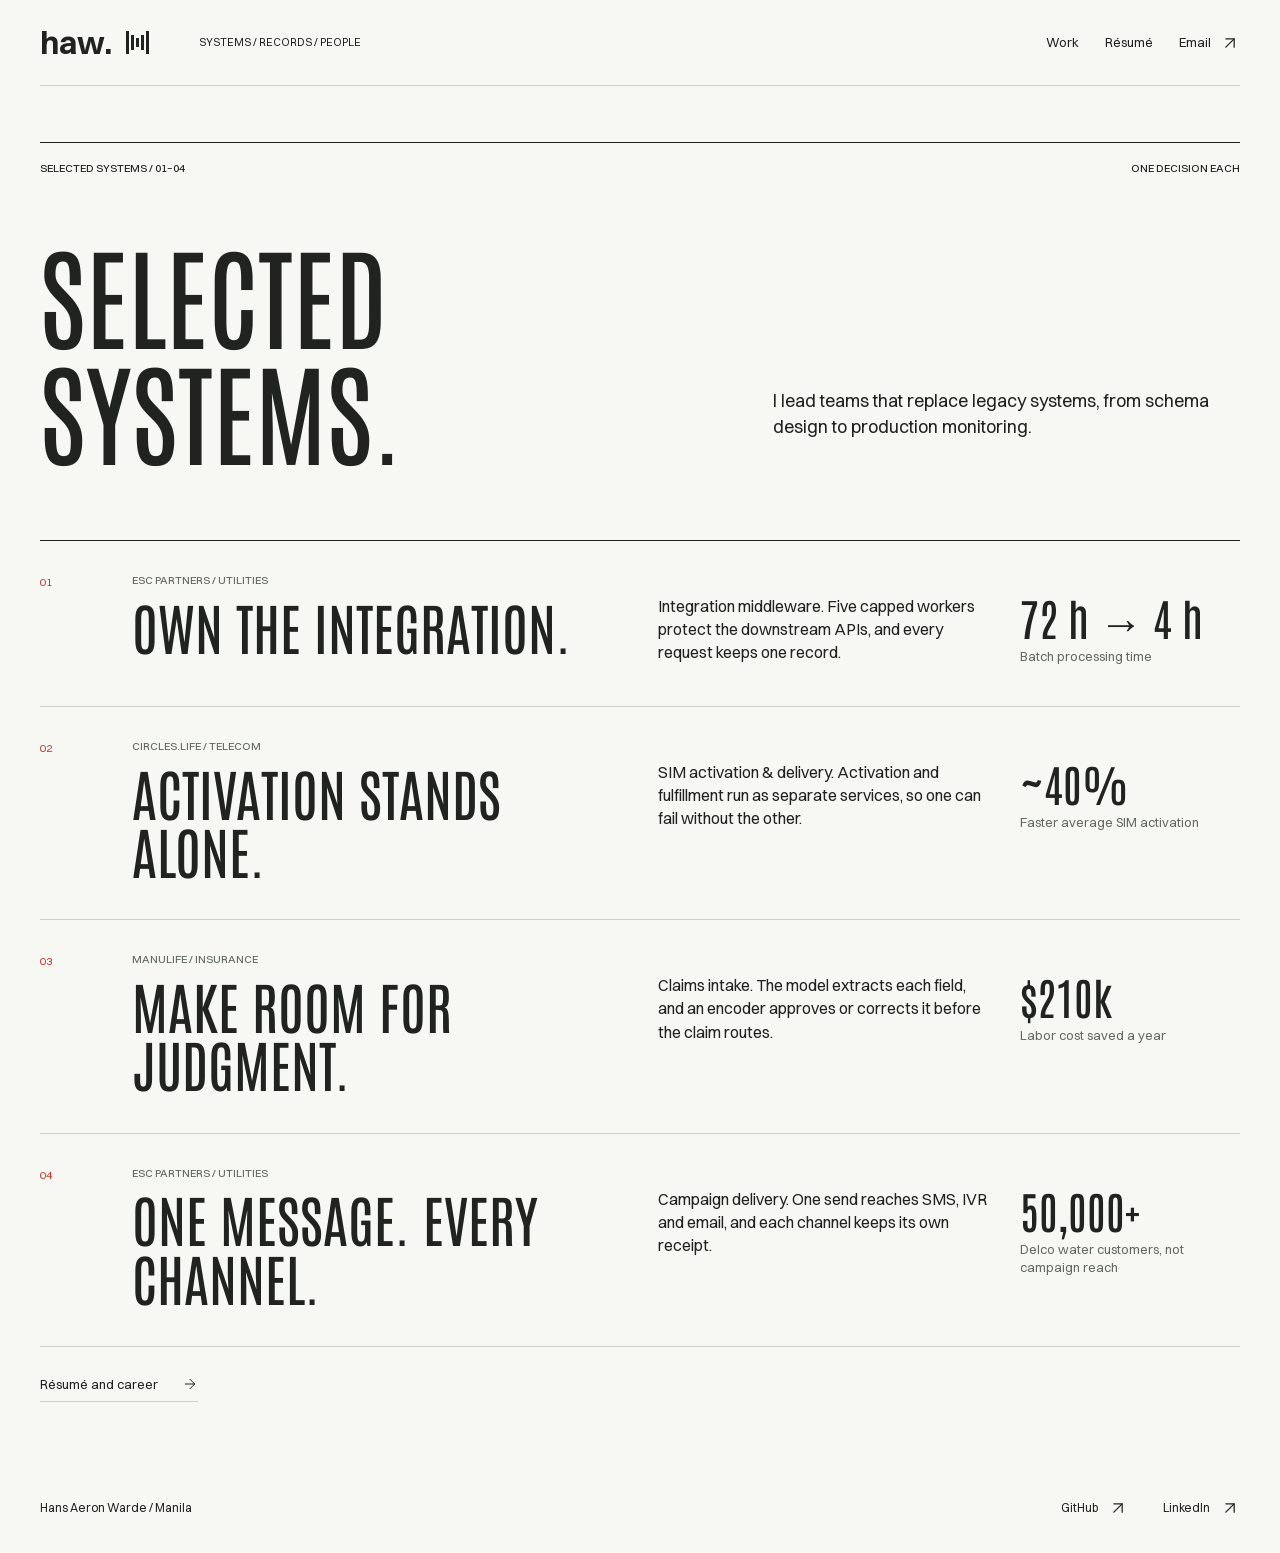
==== commit 8fb9faec: "feat: D20 home page, four case pages and four engineering notes Promotes the D20 redesign to the roo" ====
--- a/cases.html
+++ b/cases.html
@@ -1,41 +1,16 @@
 <!doctype html>
-
 <html lang="en">
   <head>
     <meta charset="utf-8" />
-    <meta name="viewport" content="width=device-width,initial-scale=1" />
-    <title>Hans Aeron Warde &#8211; Lead Full-Stack Engineer, Manila</title>
+    <meta name="viewport" content="width=device-width, initial-scale=1" />
+    <title>Selected systems &#8211; Hans Aeron Warde</title>
     <meta
       name="description"
-      content="Lead full-stack engineer in Manila, open to lead roles and architecture consulting. Batch processing cut from 72 hours to 4; $210k a year saved on claims."
+      content="Four systems Hans Aeron Warde designed, built or led: integration middleware, SIM activation, claims intake and campaign delivery."
     />
     <meta name="theme-color" content="#f7f7f4" />
     <link rel="canonical" href="https://hansaeronwarde.github.io/cases.html" />
     <link rel="icon" href="assets/favicon.svg" type="image/svg+xml" />
-    <meta property="og:type" content="website" />
-    <meta
-      property="og:title"
-      content="Hans Aeron Warde &#8211; I rebuild billing, SIM activation and claims systems"
-    />
-    <meta
-      property="og:description"
-      content="Batch processing cut from 72 hours to 4. SIM activation ~40% faster for 100k+ active subscribers. $210k a year saved on claims intake. Open to lead roles and architecture consulting."
-    />
-    <meta property="og:url" content="https://hansaeronwarde.github.io/cases.html" />
-    <meta
-      property="og:image"
-      content="https://hansaeronwarde.github.io/assets/headshot.jpg"
-    />
-    <meta property="og:image:alt" content="Portrait of Hans Aeron Warde" />
-    <meta name="twitter:card" content="summary" />
-    <meta
-      name="twitter:title"
-      content="Hans Aeron Warde &#8211; I rebuild billing, SIM activation and claims systems"
-    />
-    <meta
-      name="twitter:description"
-      content="Batch processing cut from 72 hours to 4. SIM activation ~40% faster for 100k+ active subscribers. $210k a year saved on claims intake. Open to lead roles and architecture consulting."
-    />
     <link
       rel="preload"
       href="assets/portfolio/fonts/Antonio-Variable.ttf"
@@ -50,2105 +25,108 @@
       type="font/woff2"
       crossorigin
     />
-    <link
-      rel="preload"
-      href="assets/portfolio/media/poster.jpg"
-      as="image"
-      media="(min-width:601px)"
-    />
-    <link
-      rel="preload"
-      href="assets/portfolio/media/poster-mobile.jpg"
-      as="image"
-      media="(max-width:600px)"
-    />
-    <link rel="stylesheet" href="assets/portfolio/site.css" />
+    <link rel="stylesheet" href="assets/portfolio/study.css" />
     <link rel="stylesheet" href="assets/portfolio/supporting.css" />
-    <script type="application/ld+json">
-      {
-        "@context": "https://schema.org",
-        "@type": "Person",
-        "name": "Hans Aeron Warde",
-        "url": "https://hansaeronwarde.github.io/",
-        "image": "https://hansaeronwarde.github.io/assets/headshot.jpg",
-        "jobTitle": "Lead Full-Stack Engineer",
-        "description": "Lead full-stack engineer in Manila. I rebuild the systems behind billing, SIM activation and insurance claims. Open to lead roles and architecture consulting.",
-        "sameAs": [
-          "https://github.com/hansaeronwarde",
-          "https://linkedin.com/in/hansaeronwarde"
-        ],
-        "alumniOf": {
-          "@type": "CollegeOrUniversity",
-          "name": "Polytechnic University of the Philippines"
-        }
-      }
-    </script>
+    <link rel="stylesheet" href="components.css" />
+    <link rel="stylesheet" href="work/case.css" />
+    <script defer src="assets/portfolio/vendor/lucide.min.js" onload="lucide.createIcons()"></script>
   </head>
-  <body class="static-film">
-    <a class="skip" href="#resume">Skip to r&#233;sum&#233;</a>
-    <header class="masthead" id="navigation">
-      <a
-        href="./"
-        class="signature"
-        aria-label="haw. Hans Aeron Warde, home"
-        >haw.<span class="practice-mark" aria-hidden="true"
+  <body class="case-page">
+    <a class="skip" href="#case">Skip to selected systems</a>
+    <header id="navigation" class="paper">
+      <a class="signature" href="index.html" aria-label="haw. Hans Aeron Warde, home"
+        >haw.<span class="mark" aria-hidden="true"
           ><i></i><i></i><i></i><i></i><i></i></span
       ></a>
-      <span class="folio-label"
-        >SELECTED WORK <span>2021&#8211;2025</span></span
-      >
+      <span class="header-note">SYSTEMS / RECORDS / PEOPLE</span>
       <nav aria-label="Primary">
-        <a href="#projects">Work <sup>04</sup></a
-        ><a href="#resume"
-          >R&#233;sum&#233;
-          <i data-lucide="arrow-down" aria-hidden="true"></i></a
-        ><a href="#contact" aria-label="Contact"
-          ><span class="contact-word">Contact</span
-          ><i data-lucide="arrow-down" aria-hidden="true"></i></a
-        ><button
-          id="open-menu"
-          class="icon"
-          type="button"
-          aria-label="Open navigation"
-          aria-haspopup="dialog"
-          aria-controls="site-menu"
-          title="Open navigation"
-          hidden
-        >
-          <i data-lucide="menu" aria-hidden="true"></i>
-        </button>
+        <a href="cases.html" aria-current="page">Work</a>
+        <a href="index.html#resume">R&#233;sum&#233;</a>
+        <a href="mailto:haeronwarde@gmail.com" aria-label="Email Hans"
+          >Email <i data-lucide="arrow-up-right" aria-hidden="true"></i
+        ></a>
       </nav>
     </header>
-    <dialog id="site-menu" class="site-menu" aria-labelledby="menu-title">
-      <div class="menu-top">
-        <h2 id="menu-title">HANS AERON WARDE / INDEX</h2>
-        <button
-          class="icon"
-          id="close-menu"
-          type="button"
-          aria-label="Close navigation"
-          title="Close navigation"
-        >
-          <i data-lucide="x" aria-hidden="true"></i>
-        </button>
-      </div>
-      <nav aria-label="Portfolio index">
-        <a href="#projects">Selected work</a
-        ><a href="#resume">R&#233;sum&#233;</a><a href="#work">Experience</a
-        ><a href="#engineering-focus">Engineering focus</a
-        ><a href="#stack">Stack</a><a href="#certs">Certifications</a
-        ><a href="#education">Education</a><a href="#about">About</a
-        ><a href="#contact">Contact</a>
-      </nav>
-      <div class="menu-bottom">
-        <button
-          id="motion-toggle"
-          class="motion-toggle"
-          type="button"
-          aria-pressed="false"
-        >
-          <i data-lucide="pause" aria-hidden="true"></i
-          ><span>Reduce motion</span>
-        </button>
-      </div>
-    </dialog>
-    <main id="top">
-      <section class="scroll-story" id="film-story" aria-labelledby="name">
-        <div class="film-stage">
-          <div class="footage">
-            <picture
-              ><source
-                media="(max-width:600px)"
-                srcset="assets/portfolio/media/poster-mobile.jpg" />
-              <img
-                src="assets/portfolio/media/poster.jpg"
-                alt="Illustrative stock footage of night traffic at a city intersection"
-                class="film-poster"
-                width="1280"
-                height="720"
-                fetchpriority="high" /></picture
-            ><video
-              id="scroll-video"
-              muted
-              playsinline
-              preload="none"
-              aria-hidden="true"
-              tabindex="-1"
-            ></video>
-            <div class="film-shade"></div>
-          </div>
-          <div class="film-identity">
-            <span class="film-kicker">LEAD FULL-STACK ENGINEER</span>
-            <h1 id="name">
-              <span>Hans Aeron</span
-              ><span>Warde<span class="title-period">.</span></span>
-            </h1>
-            <div class="identity-note">
-              <span>BASED IN MANILA</span>
-              <p>
-                I rebuild the systems behind billing, SIM activation and
-                insurance claims.
-              </p>
-              <p class="identity-detail">
-                Batch processing cut from 72&#160;hours&#160;to&#160;4.
-                $210k&#160;a&#160;year saved on claims.
-              </p>
-              <p class="identity-detail">
-                Open to lead roles and architecture&#160;consulting.
-              </p>
-              <div class="identity-links">
-                <a class="arrow-link" href="mailto:haeronwarde@gmail.com"
-                  >Email
-                  <i data-lucide="arrow-up-right" aria-hidden="true"></i></a
-                ><a
-                  class="arrow-link"
-                  href="https://linkedin.com/in/hansaeronwarde"
-                  >LinkedIn
-                  <i data-lucide="arrow-up-right" aria-hidden="true"></i
-                ></a>
-              </div>
-            </div>
-          </div>
-          <div class="story-line story-line-one">
-            <span>01 / EVERYDAY DEPENDENCIES</span>
-            <h2>Power. Signal.<br />A claim.</h2>
-            <p>
-              Five utility portals for billing and payments. <br />SIM
-              activation ~40% faster for 100k+ active&#160;subscribers.
-              <br />Claims intake that saved $210k a year in labor.
-            </p>
-          </div>
-          <div class="story-line story-line-two">
-            <span>02 / BEHIND THE SERVICE</span>
-            <h2>Every request.<br />Tracked.</h2>
-            <p>
-              Receive. Queue. Process. Resolve. <br />One lifecycle for
-              real-time and batch work.
-            </p>
-          </div>
-          <div class="request-route" aria-hidden="true">
-            <span class="route-label">REQUEST / 001</span>
-            <div class="route-track"><i></i><b></b></div>
-            <div class="route-stops">
-              <span>Receive</span><span>Queue</span><span>Process</span
-              ><span>Resolve</span>
-            </div>
-          </div>
-          <div class="film-worker-field" aria-hidden="true">
-            <span>005 / PARALLEL WORKERS</span>
-            <ol>
-              <li><span>W01</span><i></i><b>001</b></li>
-              <li><span>W02</span><i></i><b>002</b></li>
-              <li><span>W03</span><i></i><b>003</b></li>
-              <li><span>W04</span><i></i><b>004</b></li>
-              <li><span>W05</span><i></i><b>005</b></li>
-            </ol>
-            <small>CONTROLLED CONCURRENCY</small>
-          </div>
-          <div class="paper-reveal">
-            <div class="paper-inner">
-              <span>03 / THE RESULT &#183; ESC PARTNERS</span>
-              <h2>Two systems.<br />One queue.</h2>
-              <div class="paper-result">
-                <span>72 hours</span
-                ><i data-lucide="arrow-right" aria-hidden="true"></i
-                ><strong>4 hours</strong>
-              </div>
-              <div class="paper-caption">
-                <span>BATCH PROCESSING / BEFORE &#8594; AFTER</span>
-                <p>
-                  Custom middleware. Five workers. <br />Retries for transient
-                  failures.
-                </p>
-              </div>
-            </div>
-          </div>
-          <div class="film-footer">
-            <div class="chapter-nav" role="group" aria-label="Film chapters">
-              <button
-                data-chapter="0"
-                aria-label="00 Introduction"
-                aria-current="step"
-                type="button"
-              >
-                00</button
-              ><button
-                data-chapter="1"
-                aria-label="01 Everyday dependencies"
-                type="button"
-              >
-                01</button
-              ><button
-                data-chapter="2"
-                aria-label="02 Behind the service"
-                type="button"
-              >
-                02</button
-              ><a
-                href="#case-middleware"
-                aria-label="03 The result: open case 01"
-                >03 <i data-lucide="arrow-down" aria-hidden="true"></i
-              ></a>
-            </div>
-            <div class="film-tools">
-              <span id="chapter-label">INTRODUCTION</span
-              ><input
-                id="film-scrub"
-                type="range"
-                min="0"
-                max="100"
-                step="0.1"
-                value="0"
-                aria-label="Film position"
-              /><button
-                id="freeze"
-                class="icon"
-                aria-label="Pause film"
-                aria-pressed="false"
-                title="Pause film"
-                type="button"
-              >
-                <i data-lucide="pause" aria-hidden="true"></i></button
-              ><span id="film-time" aria-hidden="true">00:00 / 00:12</span>
-            </div>
-          </div>
-          <div class="film-progress" aria-hidden="true"><span></span></div>
+
+    <main id="case">
+      <div class="masthead">
+        <div class="section-rule">
+          <span>SELECTED SYSTEMS / 01&#8211;04</span><span>ONE DECISION EACH</span>
         </div>
-      </section>
-      <section
-        class="opening work-opening"
-        aria-labelledby="work-heading"
-        id="projects"
-      >
-        <div class="work-label">
-          <h2 id="work-heading">Selected work.</h2>
-          <span>04 CASES / THE DECISION &amp; THE RESULT</span>
-        </div>
-        <div class="work-statement">
-          <span class="eyebrow">SYSTEMS / RECORDS / PEOPLE</span>
-          <p>A request moves.<br />A record remains.</p>
-          <span
-            >Four decisions from the work.<br />The architecture, the tradeoff,
-            the result.</span
-          >
-          <span class="practice-mark" aria-hidden="true"
-            ><i></i><i></i><i></i><i></i><i></i
-          ></span>
-        </div>
-        <nav class="project-index" aria-label="Case studies">
-          <a href="#case-middleware" data-case-link="case-middleware"
-            ><span class="project-glyph glyph-queue" aria-hidden="true"
-              ><i></i><i></i><i></i><i></i><i></i></span
-            ><span class="project-id">01</span
-            ><span class="project-name"
-              >ESC Partners<small>Integration middleware</small
-              ><span class="project-result"
-                >72&#160;h&#160;&#8594;&#160;4&#160;h
-                batch&#160;processing</span
-              ></span
-            ><span class="project-domain">UTILITIES</span
-            ><i data-lucide="arrow-up-right" aria-hidden="true"></i></a
-          ><a href="#case-activation" data-case-link="case-activation"
-            ><span class="project-glyph glyph-split" aria-hidden="true"
-              ><i></i><i></i><i></i></span
-            ><span class="project-id">02</span
-            ><span class="project-name"
-              >Circles.Life<small>SIM activation &amp; delivery</small
-              ><span class="project-result"
-                >~40% faster SIM&#160;activation</span
-              ></span
-            ><span class="project-domain">TELECOM</span
-            ><i data-lucide="arrow-up-right" aria-hidden="true"></i></a
-          ><a href="#case-capture" data-case-link="case-capture"
-            ><span class="project-glyph glyph-document" aria-hidden="true"
-              ><i></i><i></i><i></i><i></i></span
-            ><span class="project-id">03</span
-            ><span class="project-name"
-              >Manulife<small>Claims intake</small
-              ><span class="project-result"
-                >$210k a&#160;year&#160;saved</span
-              ></span
-            ><span class="project-domain">INSURANCE</span
-            ><i data-lucide="arrow-up-right" aria-hidden="true"></i></a
-          ><a href="#case-campaigns" data-case-link="case-campaigns"
-            ><span class="project-glyph glyph-branch" aria-hidden="true"
-              ><i></i><i></i><i></i></span
-            ><span class="project-id">04</span
-            ><span class="project-name"
-              >ESC Partners<small>Campaign manager</small
-              ><span class="project-result"
-                >3 channels, one&#160;history</span
-              ></span
-            ><span class="project-domain">UTILITIES</span
-            ><i data-lucide="arrow-up-right" aria-hidden="true"></i
-          ></a>
-        </nav>
-      </section>
-      <div
-        id="case-announcement"
-        role="status"
-        aria-live="polite"
-        class="sr-only"
-      ></div>
-      <article
-        class="case"
-        aria-labelledby="case-middleware-heading"
-        id="case-middleware"
-        data-case-panel
-      >
-        <div class="section-label">
-          <span class="practice-mark" aria-hidden="true"
-            ><i></i><i></i><i></i><i></i><i></i
-          ></span>
-          <span>01 / ESC PARTNERS</span><span>UTILITIES</span>
-        </div>
-        <div class="case-heading">
-          <h2 tabindex="-1" id="case-middleware-heading">
-            Own the<br />integration.
-          </h2>
-          <div>
-            <p>
-              Integration middleware. I built the layer between Delco and Beacon
-              for billing, meter data and customer records, instead of licensing
-              Oracle&#160;Integration&#160;Cloud.
-            </p>
-            <span class="case-stack"
-              >Node.js / MongoDB / Event-driven / AWS / Queue Architecture /
-              Batch Processing</span
-            >
-          </div>
-        </div>
-        <dl class="results">
-          <div>
-            <dt>72&#160;h &#8594; 4&#160;h</dt>
-            <dd>Batch processing time</dd>
-          </div>
-          <div>
-            <dt>5</dt>
-            <dd>Parallel workers</dd>
-          </div>
-          <div>
-            <dt>4 states</dt>
-            <dd>Pending, processing, completed, failed</dd>
-          </div>
-        </dl>
-        <p class="result-context">
-          Batch processing time before and after the middleware. Workload size
-          and measurement period are not published.
-        </p>
-        <div class="case-decision">
-          <div>
-            <span>MY CONTRIBUTION</span>
-            <h3>Design &amp; build</h3>
-            <p>
-              I designed and wrote the middleware: request lifecycle, worker
-              pool and batch pipeline.
-            </p>
-          </div>
-          <div>
-            <span>THE DECISION</span>
-            <p>
-              Own the integration instead of licensing Oracle Integration Cloud,
-              and cap concurrency to protect downstream APIs.
-            </p>
-          </div>
-        </div>
-        <figure class="architecture" aria-labelledby="case-middleware-flow">
-          <figcaption id="case-middleware-flow">
-            <span>01 / ARCHITECTURE STUDY</span
-            ><button
-              class="icon"
-              aria-label="Replay the integration middleware workflow"
-              title="Replay workflow"
-              data-replay
-              hidden
-              type="button"
-            >
-              <i data-lucide="rotate-cw" aria-hidden="true"></i>
-            </button>
-          </figcaption>
-          <div class="system-map" id="middleware-system">
-            <div class="system-intro">
-              <span class="eyebrow">DELCO &#8596; BEACON</span>
-              <h3>Accept the request.<br />Protect the service.</h3>
-              <p>
-                Real-time requests and batch imports share one tracked
-                lifecycle.
-              </p>
-            </div>
-            <div class="system-sources">
-              <span class="system-label">01 / INGRESS</span>
-              <strong>API request</strong><strong>Batch CSV</strong>
-              <span class="system-caption">Acknowledge, then queue.</span>
-            </div>
-            <div class="system-core">
-              <span class="system-label">02 / FIFO QUEUE</span>
-              <div class="queue-mark" aria-hidden="true">
-                <i></i><i></i><i></i><i></i><i></i><i></i><i></i><i></i>
-              </div>
-              <div
-                class="system-workers"
-                aria-label="Five parallel workers"
-                role="group"
-              >
-                <span>01</span><span>02</span><span>03</span><span>04</span
-                ><span>05</span>
-              </div>
-              <strong>Bound the concurrency.</strong>
-            </div>
-            <div class="system-destinations">
-              <span class="system-label">03 / DOWNSTREAM</span>
-              <strong>Delco / Beacon</strong>
-              <span class="system-caption"
-                >Poll long-running work.<br />Retry transient failures.</span
-              >
-            </div>
-            <div class="system-record">
-              <i data-lucide="database" aria-hidden="true"></i>
-              <span
-                ><strong>MongoDB / request state</strong>Pending &#8594;
-                processing &#8594; completed or failed</span
-              >
-              <span>One record throughout.</span>
-            </div>
-            <p class="system-provenance">
-              A simplified drawing of the design. The study runs synthetic
-              requests in virtual time.
-            </p>
-          </div>
-          <ol
-            class="flow"
-            aria-label="Integration middleware workflow, simplified"
-          >
-            <li>
-              <span class="flow-number">01</span
-              ><i
-                data-lucide="radio"
-                aria-hidden="true"
-                class="flow-symbol"
-              ></i>
-              <h3>Receive</h3>
-              <p>Acknowledge the request.</p>
-              <i
-                data-lucide="arrow-right"
-                aria-hidden="true"
-                class="flow-arrow"
-              ></i>
-            </li>
-            <li>
-              <span class="flow-number">02</span
-              ><i
-                data-lucide="layers"
-                aria-hidden="true"
-                class="flow-symbol"
-              ></i>
-              <h3>Queue</h3>
-              <p>Hold work asynchronously.</p>
-              <i
-                data-lucide="arrow-right"
-                aria-hidden="true"
-                class="flow-arrow"
-              ></i>
-            </li>
-            <li>
-              <span class="flow-number">03</span
-              ><i
-                data-lucide="workflow"
-                aria-hidden="true"
-                class="flow-symbol"
-              ></i>
-              <h3>Process</h3>
-              <p>Five parallel workers.</p>
-              <i
-                data-lucide="arrow-right"
-                aria-hidden="true"
-                class="flow-arrow"
-              ></i>
-            </li>
-            <li>
-              <span class="flow-number">04</span
-              ><i
-                data-lucide="check-check"
-                aria-hidden="true"
-                class="flow-symbol"
-              ></i>
-              <h3>Resolve</h3>
-              <p>Track status and retries.</p>
-            </li>
-          </ol>
-          <div class="flow-note">
-            <span>One lifecycle for real-time and batch work.</span
-            ><span>SIMPLIFIED ILLUSTRATION / NO CLIENT DATA</span>
-          </div>
-        </figure>
-        <details class="delivery-notes">
-          <summary>
-            Delivery notes <i data-lucide="plus" aria-hidden="true"></i>
-          </summary>
-          <div>
-            <section>
-              <h3>Why five workers?</h3>
-              <p>
-                The project capped concurrency at five to protect downstream
-                APIs. The study lets you change the cap. Its capacities and
-                timings are illustrative.
-              </p>
-            </section>
-            <section>
-              <h3>What owning it costs</h3>
-              <p>
-                Custom middleware gives full control of the workflow. It also
-                means owning retry policy, monitoring and every future change.
-              </p>
-            </section>
-            <section>
-              <h3>What the result covers</h3>
-              <p>
-                72&#160;h &#8594; 4&#160;h is the project's batch processing
-                time. The study's virtual time comes from its sample workload
-                and is unrelated.
-              </p>
-            </section>
-          </div>
-        </details>
-        <details class="technical-record" id="case-middleware-record">
-          <summary>
-            <span
-              ><span class="practice-mark" aria-hidden="true"
-                ><i></i><i></i><i></i><i></i><i></i></span
-              ><span>Technical record</span></span
-            ><span>Request lifecycle / reconstructed</span
-            ><i data-lucide="plus" aria-hidden="true"></i>
-          </summary>
-          <div class="record-layout">
-            <div class="record-reading">
-              <span class="eyebrow">THE BOUNDARY</span>
-              <h3>A request keeps its identity.</h3>
-              <p>
-                Acknowledge before doing the expensive work. The request record
-                outlives an individual worker attempt.
-              </p>
-              <h4>The tradeoff</h4>
-              <p>
-                Owning the integration also means owning retry policy,
-                visibility and changes to downstream APIs.
-              </p>
-              <div class="record-links">
-                <a
-                  class="arrow-link"
-                  href="assets/portfolio/queue-model.js"
-                  target="_blank"
-                  rel="noreferrer"
-                  >Study model<i
-                    data-lucide="arrow-up-right"
-                    aria-hidden="true"
-                  ></i></a
-                ><a
-                  class="arrow-link"
-                  href="tests/queue-model.test.cjs"
-                  target="_blank"
-                  rel="noreferrer"
-                  >Model tests<i
-                    data-lucide="arrow-up-right"
-                    aria-hidden="true"
-                  ></i
-                ></a>
-              </div>
-            </div>
-            <div class="record-artifact">
-              <span
-                >SYNTHETIC RECORD / RECONSTRUCTED FROM MY PROJECT ACCOUNT</span
-              >
-              <pre><code>{
-  "request": "SAMPLE-003",
-  "state": "completed",
-  "attempts": 2,
-  "history": [
-    "received",
-    "processing",
-    "dependency_timeout",
-    "retry_scheduled",
-    "requeued",
-    "processing",
-    "completed"
-  ]
-}</code></pre>
-            </div>
-            <div class="record-scope">
-              <span>RESULT &amp; SCOPE</span>
-              <p>
-                The 72 h to 4 h result is my reported batch-processing outcome.
-                The workload size and measurement window are not published.
-              </p>
-              <small
-                >The public material is a reconstruction. Client source,
-                production traces and independent benchmark reports are not
-                included.</small
-              >
-            </div>
-          </div>
-        </details>
-        <div class="case-body">
-          <div class="case-margin">
-            <span>Utilities</span><span>Design<br />&amp; build</span
-            ><a
-              class="arrow-link"
-              href="mailto:haeronwarde@gmail.com?subject=Integration%20middleware"
-              >Ask me about this
-              <i data-lucide="arrow-up-right" aria-hidden="true"></i
-            ></a>
-          </div>
-          <div class="case-text">
-            <section>
-              <h3>The problem</h3>
-              <p>
-                Delco and Beacon had no integration layer. The options were
-                manual handling by operations teams, or licensing Oracle
-                Integration Cloud. Requests were synchronous, failed jobs
-                disappeared without a trace, and batch imports took a separate
-                path from real-time requests.
-              </p>
-            </section>
-            <section>
-              <h3>The approach</h3>
-              <p>
-                I wrote event-driven middleware from scratch. It acknowledges
-                each request at once and queues it. Five workers process the
-                queue, which caps the load on downstream APIs. MongoDB holds
-                request state as both store and cache, so status reads
-                don&#x27;t hit the external systems.
-              </p>
-              <p>
-                Every request moves through one state machine: pending,
-                processing, then completed or failed. Transient failures retry;
-                long-running external jobs are polled. Batch CSV imports run
-                through the same pipeline: download, parse, validate, transform,
-                upload, clean up.
-              </p>
-            </section>
-            <section>
-              <h3>Key decisions</h3>
-              <p>
-                Custom middleware over Oracle Integration Cloud, for full
-                control and a fit to the actual workflow. A FIFO queue with
-                capped parallelism, so one slow system can't cascade. MongoDB
-                for storage and cache in one. Polling instead of blocking, so
-                workers stay busy during external waits. One pipeline for
-                real-time and batch work.
-              </p>
-            </section>
-          </div>
-        </div>
-        <div class="case-footer">
-          <span>01 / 04</span
-          ><a
-            class="arrow-link"
-            href="#case-activation"
-            data-case-link="case-activation"
-            >Next: SIM activation
-            <i data-lucide="arrow-right" aria-hidden="true"></i
-          ></a>
-        </div>
-      </article>
-      <article
-        class="case"
-        aria-labelledby="case-activation-heading"
-        id="case-activation"
-        data-case-panel
-      >
-        <div class="section-label">
-          <span class="practice-mark" aria-hidden="true"
-            ><i></i><i></i><i></i><i></i><i></i
-          ></span>
-          <span>02 / CIRCLES.LIFE</span><span>TELECOM</span>
-        </div>
-        <div class="case-heading">
-          <h2 tabindex="-1" id="case-activation-heading">
-            Activation<br />stands alone.
-          </h2>
-          <div>
-            <p>
-              SIM activation &amp; delivery. An event-driven backend for 100k+
-              active subscribers, from SIM purchase through activation to
-              last-mile delivery.
-            </p>
-            <span class="case-stack"
-              >Go / Node.js / Event-driven / PostgreSQL / Redis / Logistics
-              Integration</span
-            >
-          </div>
-        </div>
-        <dl class="results">
-          <div>
-            <dt>~40%</dt>
-            <dd>Faster SIM activation</dd>
-          </div>
-          <div>
-            <dt>~0 &#8594; 90%</dt>
-            <dd>Coverage on provisioning</dd>
-          </div>
-          <div>
-            <dt>100k+</dt>
-            <dd>Active subscribers</dd>
-          </div>
-        </dl>
-        <div class="case-decision">
-          <div>
-            <span>MY CONTRIBUTION</span>
-            <h3>Migration lead</h3>
-            <p>
-              I led the move from the monolith to Go and Node.js services, and
-              wired in the SIM controllers and logistics providers.
-            </p>
-          </div>
-          <div>
-            <span>THE DECISION</span>
-            <p>
-              Run activation and fulfillment as separate services, so one can
-              fail without the other.
-            </p>
-          </div>
-        </div>
-        <figure class="architecture" aria-labelledby="case-activation-flow">
-          <figcaption id="case-activation-flow">
-            <span>02 / ARCHITECTURE STUDY</span>
-          </figcaption>
-          <ol
-            class="flow"
-            aria-label="SIM activation and delivery workflow, simplified"
-          >
-            <li>
-              <span class="flow-number">01</span
-              ><i
-                data-lucide="shopping-bag"
-                aria-hidden="true"
-                class="flow-symbol"
-              ></i>
-              <h3>Purchase</h3>
-              <p>The customer orders a SIM.</p>
-              <i
-                data-lucide="arrow-right"
-                aria-hidden="true"
-                class="flow-arrow"
-              ></i>
-            </li>
-            <li>
-              <span class="flow-number">02</span
-              ><i
-                data-lucide="radio"
-                aria-hidden="true"
-                class="flow-symbol"
-              ></i>
-              <h3>Activate</h3>
-              <p>Its own service.</p>
-              <i
-                data-lucide="arrow-right"
-                aria-hidden="true"
-                class="flow-arrow"
-              ></i>
-            </li>
-            <li>
-              <span class="flow-number">03</span
-              ><i
-                data-lucide="workflow"
-                aria-hidden="true"
-                class="flow-symbol"
-              ></i>
-              <h3>Fulfill</h3>
-              <p>Carry events into logistics.</p>
-              <i
-                data-lucide="arrow-right"
-                aria-hidden="true"
-                class="flow-arrow"
-              ></i>
-            </li>
-            <li>
-              <span class="flow-number">04</span
-              ><i
-                data-lucide="truck"
-                aria-hidden="true"
-                class="flow-symbol"
-              ></i>
-              <h3>Deliver</h3>
-              <p>Connect last-mile delivery.</p>
-            </li>
-          </ol>
-          <div class="flow-note">
-            <span>One order. Two services, each with its own status.</span
-            ><span>SIMPLIFIED ILLUSTRATION / NO CLIENT DATA</span>
-          </div>
-          <div class="support" id="telecom">
-            <div class="lab-bar study-bar">
-              <span class="study-source" id="tel-source">SYNTHETIC STUDY / ORDER SAMPLE-001 / TICK 005</span>
-              <div class="transport" data-enhance hidden>
-                <button type="button" class="icon" id="tel-run" aria-label="Run order" title="Run order">
-                  <i data-lucide="play" aria-hidden="true"></i></button
-                ><button type="button" class="icon" id="tel-step" aria-label="Advance one tick" title="Advance one tick">
-                  <i data-lucide="step-forward" aria-hidden="true"></i></button
-                ><button type="button" class="icon" id="tel-reset" aria-label="Reset order" title="Reset order">
-                  <i data-lucide="rotate-ccw" aria-hidden="true"></i>
-                </button>
-              </div>
-            </div>
-            <div class="lanes" id="tel-lanes">
-              <div class="lane-origin">
-                <span class="eyebrow">ORDER</span>
-                <strong>SAMPLE-001</strong>
-                <span class="muted">One purchase event</span>
-              </div>
-              <div class="service" id="tel-activation" data-state="activated">
-                <div class="service-name"><span class="eyebrow">A / SERVICE</span><h3>Activation</h3></div>
-                <div class="service-state">
-                  <strong data-word>Activated</strong>
-                  <span data-detail>Since tick 002</span>
-                </div>
-                <div class="service-track" style="--p: 1">
-                  <i class="track-fill"></i>
-                  <ol>
-                    <li data-stop="pending">Pending</li>
-                    <li data-stop="processing">Processing</li>
-                    <li data-stop="activated">Activated</li>
-                  </ol>
-                </div>
-                <div class="service-end">
-                  <span class="eyebrow">DEPENDENCY</span>
-                  <span class="muted">None in this study</span>
-                </div>
-              </div>
-              <div class="service" id="tel-fulfillment" data-state="fulfilled">
-                <div class="service-name"><span class="eyebrow">B / SERVICE</span><h3>Fulfillment</h3></div>
-                <div class="service-state">
-                  <strong data-word>Fulfilled</strong>
-                  <span data-detail>Since tick 005</span>
-                </div>
-                <div class="service-track" style="--p: 1">
-                  <i class="track-fill"></i>
-                  <ol>
-                    <li data-stop="pending">Pending</li>
-                    <li data-stop="processing">Processing</li>
-                    <li data-stop="fulfilled">Fulfilled</li>
-                  </ol>
-                </div>
-                <div class="service-end">
-                  <span class="eyebrow">DEPENDENCY</span>
-                  <label class="checkbox" data-enhance hidden
-                    ><input id="tel-provider" type="checkbox" checked /> Logistics provider available</label
-                  >
-                  <span class="muted" data-nojs>Logistics provider</span>
-                </div>
-              </div>
-            </div>
-            <div class="study-record">
-              <div class="register-label"><span>ORDER RECORD</span><span id="tel-count">8 EVENTS</span></div>
-              <table>
-                <caption class="sr-only">Order SAMPLE-001 event history in virtual ticks</caption>
-                <thead><tr><th scope="col">Tick</th><th scope="col">Service</th><th scope="col">Event</th></tr></thead>
-                <tbody id="tel-record"><tr data-event="received"><td>000</td><td>Order</td><td>Received</td></tr><tr data-event="provider_unavailable"><td>000</td><td>Provider</td><td>Unavailable</td></tr><tr data-event="processing"><td>001</td><td>Activation</td><td>Processing</td></tr><tr data-event="waiting"><td>001</td><td>Fulfillment</td><td>Waiting: provider unavailable</td></tr><tr data-event="activated"><td>002</td><td>Activation</td><td>Activated</td></tr><tr data-event="provider_restored"><td>002</td><td>Provider</td><td>Restored</td></tr><tr data-event="processing"><td>003</td><td>Fulfillment</td><td>Processing</td></tr><tr data-event="fulfilled"><td>005</td><td>Fulfillment</td><td>Fulfilled</td></tr></tbody>
-              </table>
-              <p class="scope">
-                A computed teaching model of two independent services, not the
-                client's implementation. No client data. The synthetic study does
-                not verify this result.
-              </p>
-            </div>
-            <div class="study-footer">
-              <a href="assets/portfolio/studies.js">Study source <i data-lucide="code" aria-hidden="true"></i></a
-              ><span id="tel-status" role="status" aria-live="polite"></span>
-            </div>
-          </div>
-        </figure>
-        <details class="technical-record" id="case-activation-record">
-          <summary>
-            <span
-              ><span class="practice-mark" aria-hidden="true"
-                ><i></i><i></i><i></i><i></i><i></i></span
-              ><span>Technical record</span></span
-            ><span>Service boundary / reconstructed</span
-            ><i data-lucide="plus" aria-hidden="true"></i>
-          </summary>
-          <div class="record-layout">
-            <div class="record-reading">
-              <span class="eyebrow">THE BOUNDARY</span>
-              <h3>Activated is not delivered.</h3>
-              <p>
-                Activation and delivery need separate records. A slow logistics
-                dependency should remain visible without rewriting an activation
-                result.
-              </p>
-              <h4>The tradeoff</h4>
-              <p>
-                Separating services creates a need to correlate events and
-                reconcile states across their boundaries.
-              </p>
-            </div>
-            <div class="record-artifact">
-              <span
-                >SYNTHETIC RECORD / RECONSTRUCTED FROM MY PROJECT ACCOUNT</span
-              >
-              <pre><code>{
-  "purchase": "SAMPLE-001",
-  "activation": {
-    "state": "activated"
-  },
-  "fulfillment": {
-    "state": "pending",
-    "reason": "provider_unavailable"
-  }
-}</code></pre>
-            </div>
-            <div class="record-scope">
-              <span>RESULT &amp; SCOPE</span>
-              <p>
-                The ~40% reduction is a reported change in average SIM
-                activation time. The platform served 100k+ active subscribers;
-                that figure is not a simultaneous-request count.
-              </p>
-              <small
-                >The public material is a reconstruction. Client source,
-                production traces and independent benchmark reports are not
-                included.</small
-              >
-            </div>
-          </div>
-        </details>
-        <div class="case-body">
-          <div class="case-margin">
-            <span>Telecom</span><span>Migration<br />lead</span
-            ><a
-              class="arrow-link"
-              href="mailto:haeronwarde@gmail.com?subject=SIM%20activation"
-              >Ask me about this
-              <i data-lucide="arrow-up-right" aria-hidden="true"></i
-            ></a>
-          </div>
-          <div class="case-text">
-            <section>
-              <h3>The problem</h3>
-              <p>
-                SIM activation was buried in a tightly coupled monolith. Deploys
-                were risky, test coverage was near zero, and a traffic spike
-                degraded the whole platform. Activation and logistics
-                weren&#x27;t connected, so purchase, activation and delivery
-                felt like three separate experiences to the customer.
-              </p>
-            </section>
-            <section>
-              <h3>The approach</h3>
-              <p>
-                I led the split into Go and Node.js services that deploy on
-                their own, connected by events. Activation got its own service,
-                so it scales, fails and ships without the rest. I integrated
-                third-party logistics for last-mile delivery, including rider
-                services in markets such as Pakistan. Test-driven development
-                became part of how the team shipped, and coverage on
-                provisioning went from near zero to 90%.
-              </p>
-            </section>
-          </div>
-        </div>
-        <div class="case-footer">
-          <span>02 / 04</span
-          ><a
-            class="arrow-link"
-            href="#case-capture"
-            data-case-link="case-capture"
-            >Next: Claims intake
-            <i data-lucide="arrow-right" aria-hidden="true"></i
-          ></a>
-        </div>
-      </article>
-      <article
-        class="case"
-        aria-labelledby="case-capture-heading"
-        id="case-capture"
-        data-case-panel
-      >
-        <div class="section-label">
-          <span class="practice-mark" aria-hidden="true"
-            ><i></i><i></i><i></i><i></i><i></i
-          ></span>
-          <span>03 / MANULIFE</span><span>INSURANCE</span>
-        </div>
-        <div class="case-heading">
-          <h2 tabindex="-1" id="case-capture-heading">
-            Make room<br />for judgment.
-          </h2>
-          <div>
-            <p>
-              Claims intake. An OCR platform that turns paper insurance claims,
-              starting with dental, into structured data. Built for
-              Manulife&#x27;s Canadian division on Azure, with a custom-trained
-              extraction model.
-            </p>
-            <span class="case-stack"
-              >React / Node.js / TypeScript / MongoDB / Azure Cognitive Services
-              / Azure / Terraform</span
-            >
-          </div>
-        </div>
-        <dl class="results">
-          <div>
-            <dt>$210k</dt>
-            <dd>Labor cost saved a year</dd>
-          </div>
-          <div>
-            <dt>95%+</dt>
-            <dd>Test coverage</dd>
-          </div>
-          <div>
-            <dt>Audit trail</dt>
-            <dd>Built into claim routing</dd>
-          </div>
-        </dl>
-        <div class="case-decision">
-          <div>
-            <span>MY CONTRIBUTION</span>
-            <h3>Architecture &amp; build</h3>
-            <p>
-              I trained the OCR model and built the validation app, the routing
-              rules and the audit trail.
-            </p>
-          </div>
-          <div>
-            <span>THE DECISION</span>
-            <p>
-              Automate extraction, and keep people responsible for checking it.
-            </p>
-          </div>
-        </div>
-        <figure class="architecture" aria-labelledby="case-capture-flow">
-          <figcaption id="case-capture-flow">
-            <span>03 / ARCHITECTURE STUDY</span>
-          </figcaption>
-          <ol class="flow" aria-label="Claims intake workflow, simplified">
-            <li>
-              <span class="flow-number">01</span
-              ><i
-                data-lucide="file-text"
-                aria-hidden="true"
-                class="flow-symbol"
-              ></i>
-              <h3>Capture</h3>
-              <p>Receive the claim document.</p>
-              <i
-                data-lucide="arrow-right"
-                aria-hidden="true"
-                class="flow-arrow"
-              ></i>
-            </li>
-            <li>
-              <span class="flow-number">02</span
-              ><i
-                data-lucide="scan-text"
-                aria-hidden="true"
-                class="flow-symbol"
-              ></i>
-              <h3>Extract</h3>
-              <p>Custom-trained Azure model.</p>
-              <i
-                data-lucide="arrow-right"
-                aria-hidden="true"
-                class="flow-arrow"
-              ></i>
-            </li>
-            <li>
-              <span class="flow-number">03</span
-              ><i
-                data-lucide="user-check"
-                aria-hidden="true"
-                class="flow-symbol"
-              ></i>
-              <h3>Validate</h3>
-              <p>A person reviews the fields.</p>
-              <i
-                data-lucide="arrow-right"
-                aria-hidden="true"
-                class="flow-arrow"
-              ></i>
-            </li>
-            <li>
-              <span class="flow-number">04</span
-              ><i
-                data-lucide="check-check"
-                aria-hidden="true"
-                class="flow-symbol"
-              ></i>
-              <h3>Route</h3>
-              <p>Apply rules and audit changes.</p>
-            </li>
-          </ol>
-          <div class="flow-note">
-            <span>The model extracts. A person approves.</span
-            ><span>SIMPLIFIED ILLUSTRATION / NO CLIENT DATA</span>
-          </div>
-          <div class="support" id="claims">
-            <div class="lab-bar study-bar">
-              <span class="study-source" id="clm-source">SYNTHETIC STUDY / CLAIM SAMPLE-001 / ROUTED</span>
-              <div class="transport" data-enhance hidden>
-                <button type="button" class="icon" id="clm-reset" aria-label="Reset claim" title="Reset claim">
-                  <i data-lucide="rotate-ccw" aria-hidden="true"></i>
-                </button>
-              </div>
-            </div>
-            <div class="review" id="clm-review" data-state="routed">
-              <figure class="claim-crop" aria-labelledby="clm-crop-caption">
-                <div class="crop-sheet" aria-hidden="true">
-                  <div class="crop-head"><span>CLAIM FORM</span><span>SAMPLE</span></div>
-                  <div class="crop-row"><span>Claim reference</span><b class="crop-ref">SAMPLE-001</b></div>
-                  <div class="crop-row"><span>Claimant</span><i class="bar" style="--w: 62%"></i></div>
-                  <div class="crop-row"><span>Service date</span><i class="bar" style="--w: 34%"></i></div>
-                  <div class="crop-row"><span>Procedure</span><i class="bar" style="--w: 48%"></i></div>
-                  <div class="crop-row crop-amount"><span>Amount</span><b class="ocr-box" id="clm-box"><em>1O0.00</em><small>READ AS 1O0.00</small></b></div>
-                  <span class="crop-mark">SAMPLE</span>
-                </div>
-                <figcaption id="clm-crop-caption">
-                  <span>SYNTHETIC CLAIM CROP</span><span>Drawn for this study. No claimant data.</span>
-                </figcaption>
-              </figure>
-              <div class="review-pane">
-                <span class="eyebrow">EXTRACTED FIELD / AMOUNT</span>
-                <strong class="review-state" id="clm-state">Routed</strong>
-                <p class="review-detail" id="clm-detail">Approved as 100.00. The correction is in the record.</p>
-                <form class="review-form" id="clm-form" novalidate data-enhance hidden>
-                  <label for="clm-amount">Amount</label>
-                  <span class="hint" id="clm-hint">As read from the highlighted region. Correct it if it is wrong.</span>
-                  <p class="field-error" id="clm-error" hidden></p>
-                  <div class="field-row">
-                    <input id="clm-amount" name="amount" type="text" inputmode="decimal" autocomplete="off" spellcheck="false" value="1O0.00" aria-describedby="clm-hint" />
-                    <button type="submit" class="command" id="clm-approve">
-                      Approve <i data-lucide="check" aria-hidden="true"></i>
-                    </button>
-                  </div>
-                </form>
-                <dl class="review-diff" id="clm-diff">
-                  <div><dt>Before</dt><dd>1<mark>O</mark>0.00</dd></div>
-                  <div><dt>After</dt><dd>1<mark>0</mark>0.00</dd></div>
-                </dl>
-              </div>
-            </div>
-            <div class="study-record">
-              <div class="register-label"><span>CLAIM RECORD</span><span id="clm-count">5 EVENTS</span></div>
-              <table>
-                <caption class="sr-only">Claim SAMPLE-001 review history</caption>
-                <thead><tr><th scope="col">Step</th><th scope="col">Event</th><th scope="col">Detail</th></tr></thead>
-                <tbody id="clm-record"><tr data-event="received"><td>01</td><td>Received</td><td>–</td></tr><tr data-event="extracted"><td>02</td><td>Extracted</td><td>Amount read as 1O0.00</td></tr><tr data-event="review_required"><td>03</td><td>Review required</td><td>Ambiguous character</td></tr><tr data-event="reviewed"><td>04</td><td>Reviewed</td><td>Amount 1O0.00 → 100.00, corrected</td></tr><tr data-event="routed"><td>05</td><td>Routed</td><td>–</td></tr></tbody>
-              </table>
-              <p class="scope">
-                A computed teaching model. No real claim, claimant or payment; no
-                confidence score is shown because none was measured. The
-                synthetic study does not verify this result.
-              </p>
-            </div>
-            <div class="study-footer">
-              <a href="assets/portfolio/studies.js">Study source <i data-lucide="code" aria-hidden="true"></i></a
-              ><span id="clm-status" role="status" aria-live="polite"></span>
-            </div>
-          </div>
-        </figure>
-        <details class="technical-record" id="case-capture-record">
-          <summary>
-            <span
-              ><span class="practice-mark" aria-hidden="true"
-                ><i></i><i></i><i></i><i></i><i></i></span
-              ><span>Technical record</span></span
-            ><span>Review record / reconstructed</span
-            ><i data-lucide="plus" aria-hidden="true"></i>
-          </summary>
-          <div class="record-layout">
-            <div class="record-reading">
-              <span class="eyebrow">THE BOUNDARY</span>
-              <h3>Extraction is a proposal.</h3>
-              <p>
-                The model extracts the fields. An encoder validates or corrects
-                them before the claim routes by rule.
-              </p>
-              <h4>The tradeoff</h4>
-              <p>
-                Human review remains part of the workflow. The benefit is
-                shifting work from re-entry to validation, while retaining an
-                audit trail.
-              </p>
-            </div>
-            <div class="record-artifact">
-              <span
-                >SYNTHETIC RECORD / RECONSTRUCTED FROM MY PROJECT ACCOUNT</span
-              >
-              <pre><code>{
-  "claim": "SAMPLE-001",
-  "field": "amount",
-  "extracted": "1O0.00",
-  "reviewed": "100.00",
-  "decision": "corrected",
-  "route": "approved"
-}</code></pre>
-            </div>
-            <div class="record-scope">
-              <span>RESULT &amp; SCOPE</span>
-              <p>
-                The $210k annual labor saving and 95%+ test coverage are
-                reported project outcomes. This sample record does not measure
-                or independently verify either figure.
-              </p>
-              <small
-                >The public material is a reconstruction. Client source,
-                production traces and independent benchmark reports are not
-                included.</small
-              >
-            </div>
-          </div>
-        </details>
-        <div class="case-body">
-          <div class="case-margin">
-            <span>Insurance</span><span>Architecture<br />&amp; build</span
-            ><a
-              class="arrow-link"
-              href="mailto:haeronwarde@gmail.com?subject=Claims%20intake"
-              >Ask me about this
-              <i data-lucide="arrow-up-right" aria-hidden="true"></i
-            ></a>
-          </div>
-          <div class="case-text">
-            <section>
-              <h3>The problem</h3>
-              <p>
-                Operations teams keyed in every claim by hand: read the paper,
-                interpret it, type it. It was slow, error-prone and expensive,
-                and it didn&#x27;t scale. Routing was inconsistent, and nothing
-                recorded who changed what.
-              </p>
-            </section>
-            <section>
-              <h3>The approach</h3>
-              <p>
-                Encoders went from typing claims to checking them. I trained a
-                custom OCR model in Azure Cognitive Services to pull structured
-                data from dental claims first. The app I built around it shows
-                encoders the extracted fields to validate and correct. Claims
-                then route by rule, with a full audit trail for compliance. Test
-                coverage stayed above 95% throughout.
-              </p>
-            </section>
-          </div>
-        </div>
-        <div class="case-footer">
-          <span>03 / 04</span
-          ><a
-            class="arrow-link"
-            href="#case-campaigns"
-            data-case-link="case-campaigns"
-            >Next: Campaign manager
-            <i data-lucide="arrow-right" aria-hidden="true"></i
-          ></a>
-        </div>
-      </article>
-      <article
-        class="case"
-        aria-labelledby="case-campaigns-heading"
-        id="case-campaigns"
-        data-case-panel
-      >
-        <div class="section-label">
-          <span class="practice-mark" aria-hidden="true"
-            ><i></i><i></i><i></i><i></i><i></i
-          ></span>
-          <span>04 / ESC PARTNERS</span><span>UTILITIES</span>
-        </div>
-        <div class="case-heading">
-          <h2 tabindex="-1" id="case-campaigns-heading">
-            One message.<br />Every channel.
-          </h2>
-          <div>
-            <p>
-              Campaign manager. One orchestration layer for SMS, IVR and email
-              campaigns, replacing separate vendor workflows at utilities
-              including Delco, which serves 50,000+ water&#160;customers.
-            </p>
-            <span class="case-stack"
-              >React / Node.js / Twilio / AWS SES / Mustache / MongoDB /
-              Scheduling / Multi-channel</span
-            >
-          </div>
-        </div>
-        <dl class="results">
-          <div>
-            <dt>50,000+</dt>
-            <dd>Delco water customers</dd>
-          </div>
-          <div>
-            <dt>3</dt>
-            <dd>Channels: SMS, IVR, email</dd>
-          </div>
-          <div>
-            <dt>Per channel</dt>
-            <dd>Sent, failed or pending</dd>
-          </div>
-        </dl>
-        <div class="case-decision">
-          <div>
-            <span>MY CONTRIBUTION</span>
-            <h3>Design &amp; build</h3>
-            <p>
-              I built the channel integrations, audience scheduling, templates
-              and delivery tracking.
-            </p>
-          </div>
-          <div>
-            <span>THE DECISION</span>
-            <p>
-              Put every vendor behind one interface, but keep channel choice and
-              each delivery&#x27;s status.
-            </p>
-          </div>
-        </div>
-        <figure class="architecture" aria-labelledby="case-campaigns-flow">
-          <figcaption id="case-campaigns-flow">
-            <span>04 / ARCHITECTURE STUDY</span>
-          </figcaption>
-          <ol class="flow" aria-label="Campaign manager workflow, simplified">
-            <li>
-              <span class="flow-number">01</span
-              ><i
-                data-lucide="text-cursor-input"
-                aria-hidden="true"
-                class="flow-symbol"
-              ></i>
-              <h3>Compose</h3>
-              <p>Personalize with Mustache.</p>
-              <i
-                data-lucide="arrow-right"
-                aria-hidden="true"
-                class="flow-arrow"
-              ></i>
-            </li>
-            <li>
-              <span class="flow-number">02</span
-              ><i
-                data-lucide="calendar-clock"
-                aria-hidden="true"
-                class="flow-symbol"
-              ></i>
-              <h3>Schedule</h3>
-              <p>Select audiences and timing.</p>
-              <i
-                data-lucide="arrow-right"
-                aria-hidden="true"
-                class="flow-arrow"
-              ></i>
-            </li>
-            <li>
-              <span class="flow-number">03</span
-              ><i data-lucide="send" aria-hidden="true" class="flow-symbol"></i>
-              <h3>Deliver</h3>
-              <p>Twilio SMS / IVR, AWS SES.</p>
-              <i
-                data-lucide="arrow-right"
-                aria-hidden="true"
-                class="flow-arrow"
-              ></i>
-            </li>
-            <li>
-              <span class="flow-number">04</span
-              ><i
-                data-lucide="list-checks"
-                aria-hidden="true"
-                class="flow-symbol"
-              ></i>
-              <h3>Track</h3>
-              <p>Sent, failed and pending.</p>
-            </li>
-          </ol>
-          <div class="flow-note">
-            <span>Multiple channels. One campaign history.</span
-            ><span>SIMPLIFIED ILLUSTRATION / NO CLIENT DATA</span>
-          </div>
-          <div class="support" id="campaigns">
-            <div class="lab-bar study-bar">
-              <span class="study-source" id="cmp-source">SYNTHETIC STUDY / CAMPAIGN SAMPLE-001 / SENT</span>
-              <div class="transport" data-enhance hidden>
-                <button type="button" class="icon" id="cmp-reset" aria-label="Reset campaign" title="Reset campaign">
-                  <i data-lucide="rotate-ccw" aria-hidden="true"></i>
-                </button>
-              </div>
-            </div>
-            <div class="branches" id="cmp-branches" data-sent="true">
-              <div class="campaign-node">
-                <div>
-                  <span class="eyebrow">CAMPAIGN</span>
-                  <strong>SAMPLE-001</strong>
-                  <span class="muted">Sample service notice, one template</span>
-                </div>
-                <div class="send" data-enhance hidden>
-                  <button type="button" class="command" id="cmp-send" aria-describedby="cmp-reason">
-                    Send <i data-lucide="send" aria-hidden="true"></i>
-                  </button>
-                  <span class="reason" id="cmp-reason">Sent. Reset to compose again.</span>
-                </div>
-              </div>
-              <ol class="receipts">
-                <li class="receipt" id="cmp-sms" data-channel="sms" data-state="sent">
-                  <div class="receipt-head">
-                    <label class="checkbox" data-enhance hidden><input type="checkbox" data-select="sms" checked /> SMS</label>
-                    <span class="channel-name" data-nojs>SMS</span>
-                  </div>
-                  <strong class="receipt-state" data-word>Sent</strong>
-                  <div class="receipt-end">
-                    <span class="eyebrow">DEPENDENCY</span>
-                    <label class="checkbox" data-enhance hidden
-                      ><input id="cmp-provider" type="checkbox" checked /> SMS provider available</label
-                    >
-                    <span class="muted" data-nojs>SMS provider</span>
-                  </div>
-                  <ol class="attempts" data-attempts><li data-result="failed"><span>01</span><span>Failed: provider error</span></li><li data-result="failed"><span>02</span><span>Failed: provider error</span></li><li data-result="sent"><span>03</span><span>Sent</span></li></ol>
-                  <button type="button" class="command secondary" data-retry="sms" hidden>
-                    Retry SMS <i data-lucide="rotate-cw" aria-hidden="true"></i>
-                  </button>
-                </li>
-                <li class="receipt" id="cmp-ivr" data-channel="ivr" data-state="sent">
-                  <div class="receipt-head">
-                    <label class="checkbox" data-enhance hidden><input type="checkbox" data-select="ivr" checked /> IVR</label>
-                    <span class="channel-name" data-nojs>IVR</span>
-                  </div>
-                  <strong class="receipt-state" data-word>Sent</strong>
-                  <ol class="attempts" data-attempts><li data-result="sent"><span>01</span><span>Sent</span></li></ol>
-                </li>
-                <li class="receipt" id="cmp-email" data-channel="email" data-state="sent">
-                  <div class="receipt-head">
-                    <label class="checkbox" data-enhance hidden><input type="checkbox" data-select="email" checked /> Email</label>
-                    <span class="channel-name" data-nojs>Email</span>
-                  </div>
-                  <strong class="receipt-state" data-word>Sent</strong>
-                  <ol class="attempts" data-attempts><li data-result="sent"><span>01</span><span>Sent</span></li></ol>
-                </li>
-              </ol>
-            </div>
-            <div class="study-record">
-              <div class="register-label"><span>CAMPAIGN RECORD</span><span id="cmp-count">9 EVENTS</span></div>
-              <table>
-                <caption class="sr-only">Campaign SAMPLE-001 delivery history</caption>
-                <thead><tr><th scope="col">Step</th><th scope="col">Event</th><th scope="col">Attempt</th></tr></thead>
-                <tbody id="cmp-record"><tr data-event="composed"><td>01</td><td>Composed</td><td>–</td></tr><tr data-event="provider_unavailable"><td>02</td><td>SMS provider unavailable</td><td>–</td></tr><tr data-event="scheduled"><td>03</td><td>Scheduled</td><td>–</td></tr><tr data-event="failed"><td>04</td><td>SMS failed: provider error</td><td>1</td></tr><tr data-event="sent"><td>05</td><td>IVR sent</td><td>1</td></tr><tr data-event="sent"><td>06</td><td>Email sent</td><td>1</td></tr><tr data-event="failed"><td>07</td><td>SMS failed: provider error</td><td>2</td></tr><tr data-event="provider_restored"><td>08</td><td>SMS provider restored</td><td>–</td></tr><tr data-event="sent"><td>09</td><td>SMS sent</td><td>3</td></tr></tbody>
-              </table>
-              <p class="scope">
-                A computed teaching model with one sample message. It sends
-                nothing and reaches no one. This is not the number of people any
-                campaign reached.
-              </p>
-            </div>
-            <div class="study-footer">
-              <a href="assets/portfolio/studies.js">Study source <i data-lucide="code" aria-hidden="true"></i></a
-              ><span id="cmp-status" role="status" aria-live="polite"></span>
-            </div>
-          </div>
-        </figure>
-        <details class="technical-record" id="case-campaigns-record">
-          <summary>
-            <span
-              ><span class="practice-mark" aria-hidden="true"
-                ><i></i><i></i><i></i><i></i><i></i></span
-              ><span>Technical record</span></span
-            ><span>Delivery receipt / reconstructed</span
-            ><i data-lucide="plus" aria-hidden="true"></i>
-          </summary>
-          <div class="record-layout">
-            <div class="record-reading">
-              <span class="eyebrow">THE BOUNDARY</span>
-              <h3>One campaign. Separate receipts.</h3>
-              <p>
-                A campaign is a shared instruction. Each channel retains its own
-                delivery outcome, including failures.
-              </p>
-              <h4>The tradeoff</h4>
-              <p>
-                A common interface simplifies orchestration, while each provider
-                still has distinct delivery states and failure handling.
-              </p>
-            </div>
-            <div class="record-artifact">
-              <span
-                >SYNTHETIC RECORD / RECONSTRUCTED FROM MY PROJECT ACCOUNT</span
-              >
-              <pre><code>{
-  "campaign": "SAMPLE-001",
-  "delivery": {
-    "sms": "failed",
-    "ivr": "sent",
-    "email": "sent"
-  },
-  "history": "retained_per_channel"
-}</code></pre>
-            </div>
-            <div class="record-scope">
-              <span>RESULT &amp; SCOPE</span>
-              <p>
-                50,000+ describes Delco's water-customer base. It is not a claim
-                that every customer received a campaign or that every delivery
-                succeeded.
-              </p>
-              <small
-                >The public material is a reconstruction. Client source,
-                production traces and independent benchmark reports are not
-                included.</small
-              >
-            </div>
-          </div>
-        </details>
-        <div class="case-body">
-          <div class="case-margin">
-            <span>Utilities</span><span>Design<br />&amp; build</span
-            ><a
-              class="arrow-link"
-              href="mailto:haeronwarde@gmail.com?subject=Campaign%20manager"
-              >Ask me about this
-              <i data-lucide="arrow-up-right" aria-hidden="true"></i
-            ></a>
-          </div>
-          <div class="case-text">
-            <section>
-              <h3>The problem</h3>
-              <p>
-                Utilities sent notifications through separate vendors for SMS,
-                IVR and email. Each campaign meant coordinating disconnected
-                systems, with no shared templates, tracking or audit trail.
-                Schedules, delivery status and history lived in different
-                places. As the client base grew to Alex Renew, MVU and Delco,
-                which alone serves 50,000+ water customers, that setup
-                couldn&#x27;t scale.
-              </p>
-            </section>
-            <section>
-              <h3>The approach</h3>
-              <p>
-                I built one campaign manager where utility operators pick SMS,
-                IVR, email or any mix, define the audience and schedule the
-                send. Twilio carries SMS and IVR; AWS SES carries email. One
-                delivery layer hides the differences between vendors. Mustache
-                templates personalize each message, and an audit log records
-                every notification as sent, failed or pending, on every channel.
-              </p>
-            </section>
-            <section>
-              <h3>Key decisions</h3>
-              <p>
-                One orchestration layer instead of a vendor tool per channel.
-                Mustache for templates, because logic-less templates stay fast
-                and safe at high volume. Channel choice stays with operators,
-                because utilities know how their customers want to be reached.
-              </p>
-            </section>
-          </div>
-        </div>
-        <div class="case-footer">
-          <span>04 / 04</span
-          ><a
-            class="arrow-link"
-            href="#case-middleware"
-            data-case-link="case-middleware"
-            >Back to case 01 <i data-lucide="arrow-right" aria-hidden="true"></i
-          ></a>
-        </div>
-      </article>
-      <section
-        class="resume-overview"
-        id="resume"
-        aria-labelledby="resume-heading"
-      >
-        <div class="section-label">
-          <span class="practice-mark" aria-hidden="true"
-            ><i></i><i></i><i></i><i></i><i></i
-          ></span>
-          <span>R&#201;SUM&#201;</span>
-        </div>
-        <div class="resume-intro">
-          <div>
-            <span class="eyebrow">HANS AERON WARDE</span>
-            <h2 id="resume-heading">Legacy<br />rebuilds,<br />measured.</h2>
-          </div>
-          <div class="resume-description">
-            <h3>Lead full-stack engineer.</h3>
-            <p>
-              I lead teams that replace legacy systems, from schema design to
-              production monitoring. Batch processing cut from 72 hours to 4 at
-              ESC Partners. $210k a year saved in labor at Manulife.
-            </p>
-            <a class="arrow-link" href="mailto:haeronwarde@gmail.com"
-              >haeronwarde@gmail.com
-              <i data-lucide="arrow-up-right" aria-hidden="true"></i
-            ></a>
-          </div>
-        </div>
-        <div class="resume-strip">
-          <span>Manila, Philippines</span
-          ><span>Utilities / Telecom / Insurance / Edtech</span
-          ><span>2019&#8211;2025 / Five companies</span>
-        </div>
-        <div class="company-strip">
-          <span>PREVIOUSLY AT</span
-          ><img
-            src="assets/opentext-logo.svg"
-            alt="OpenText"
-            width="105"
-            height="32"
-            loading="lazy"
-          /><img
-            src="assets/manulife-logo.svg"
-            alt="Manulife"
-            width="105"
-            height="32"
-            loading="lazy"
-          /><img
-            src="assets/snapraise-logo.svg"
-            alt="Snap! Mobile"
-            width="105"
-            height="32"
-            loading="lazy"
-          /><img
-            src="assets/circleslife-logo.png"
-            alt="Circles.Life"
-            width="105"
-            height="32"
-            loading="lazy"
-          /><img
-            src="assets/escpartners-logo.png"
-            alt="ESC Partners"
-            width="105"
-            height="32"
-            loading="lazy"
-          />
-        </div>
-      </section>
-      <section id="work" class="career" aria-labelledby="career-heading">
-        <div class="section-label">
-          <span class="practice-mark" aria-hidden="true"
-            ><i></i><i></i><i></i><i></i><i></i
-          ></span>
-          <span>EXPERIENCE</span><span>MAY 2019 &#8211; NOV 2025</span>
-        </div>
-        <div class="section-intro">
-          <h2 class="section-heading" id="career-heading">
-            Where the<br />numbers<br />come from.
-          </h2>
-          <p>
-            Seven years across utilities, telecom, insurance, edtech and
-            enterprise integration, as a hands-on engineer and as a
-            team&#160;lead.
+        <div class="masthead-body">
+          <h1>Selected<br />systems.</h1>
+          <p class="masthead-lead">
+            I lead teams that replace legacy systems, from schema design to
+            production monitoring.
           </p>
         </div>
-        <div class="career-list">
-          <article class="career-entry">
-            <div>
-              <a
-                class="career-company"
-                href="https://www.esc-partners.com/"
-                target="_blank"
-                rel="noreferrer"
-                >ESC Partners<i
-                  data-lucide="arrow-up-right"
-                  aria-hidden="true"
-                ></i></a
-              ><span class="career-dates"
-                ><time datetime="2023-05">May 2023</time> &#8211;
-                <time datetime="2025-11">Nov 2025</time> &#183; Remote</span
-              >
-            </div>
-            <div>
-              <h3>Lead Software Engineer</h3>
-              <p>
-                I led a team of four engineers delivering five utility portals
-                for billing, usage analytics and payments. I cut batch
-                processing from 72 hours to 4 with custom middleware, and
-                accelerated release cycles by 70% through CI/CD pipelines and
-                automated testing. I owned the schema, the service boundaries,
-                the cloud infrastructure and production&#160;monitoring.
-              </p>
-            </div>
-          </article>
-          <article class="career-entry">
-            <div>
-              <a
-                class="career-company"
-                href="https://www.circles.life/sg/"
-                target="_blank"
-                rel="noreferrer"
-                >Circles.Life<i
-                  data-lucide="arrow-up-right"
-                  aria-hidden="true"
-                ></i></a
-              ><span class="career-dates"
-                ><time datetime="2022-07">Jul 2022</time> &#8211;
-                <time datetime="2023-08">Aug 2023</time> &#183; Remote</span
-              >
-            </div>
-            <div>
-              <h3>Software Engineer</h3>
-              <p>
-                I led the move from a legacy monolith to Node.js and Go
-                services, and rebuilt SIM activation as an event-driven system
-                for 100k+ active subscribers. Average activation time fell by
-                ~40%. Test coverage on provisioning went from near zero to 90%.
-              </p>
-            </div>
-          </article>
-          <article class="career-entry">
-            <div>
-              <a
-                class="career-company"
-                href="https://www.snapraise.com/"
-                target="_blank"
-                rel="noreferrer"
-                >Snap! Mobile<i
-                  data-lucide="arrow-up-right"
-                  aria-hidden="true"
-                ></i></a
-              ><span class="career-dates"
-                ><time datetime="2022-07">Jul 2022</time> &#8211;
-                <time datetime="2023-03">Mar 2023</time> &#183; Remote</span
-              >
-            </div>
-            <div>
-              <h3>Software Engineer</h3>
-              <p>
-                I rebuilt the School Sites fundraising platform in Next.js:
-                initial load over 50% faster, Lighthouse performance from the
-                40s to the 90s. I replaced a tangle of legacy systems with
-                consolidated backend services, saving $50k in operational costs,
-                and designed the team&#x27;s component library.
-              </p>
-            </div>
-          </article>
-          <article class="career-entry">
-            <div>
-              <a
-                class="career-company"
-                href="https://www.manulife.ca/personal.html"
-                target="_blank"
-                rel="noreferrer"
-                >Manulife, Canadian Division<i
-                  data-lucide="arrow-up-right"
-                  aria-hidden="true"
-                ></i></a
-              ><span class="career-dates"
-                ><time datetime="2021-06">Jun 2021</time> &#8211;
-                <time datetime="2022-07">Jul 2022</time> &#183; Makati
-                City</span
-              >
-            </div>
-            <div>
-              <h3>Software Engineer</h3>
-              <p>
-                I built Intelligent Capture, an OCR platform that replaced
-                manual entry of paper dental claims and saved $210k a year in
-                labor. I architected it on MERN and TypeScript on Azure, with
-                Terraform-managed infrastructure. Test coverage stayed
-                above&#160;95%.
-              </p>
-            </div>
-          </article>
-          <article class="career-entry">
-            <div>
-              <a
-                class="career-company"
-                href="https://www.opentext.com/"
-                target="_blank"
-                rel="noreferrer"
-                >OpenText Philippines<i
-                  data-lucide="arrow-up-right"
-                  aria-hidden="true"
-                ></i></a
-              ><span class="career-dates"
-                ><time datetime="2019-05">May 2019</time> &#8211;
-                <time datetime="2021-06">Jun 2021</time> &#183; Makati
-                City</span
-              >
-            </div>
-            <div>
-              <h3>Cloud Applications Consultant</h3>
-              <p>
-                I built and maintained B2B EDI integrations in Node.js and React
-                for enterprise clients including Nestl&#233;, BMW and Costco,
-                running 20+ active integration maps at once. SLA compliance
-                improved by 30% and escalations fell by 50%.
-              </p>
-            </div>
-          </article>
-        </div>
-      </section>
-      <section
-        id="engineering-focus"
-        class="focus"
-        aria-labelledby="engineering-focus-heading"
-      >
-        <div class="section-label">
-          <span class="practice-mark" aria-hidden="true"
-            ><i></i><i></i><i></i><i></i><i></i
-          ></span>
-          <span>ENGINEERING FOCUS</span
-          ><span>WHAT I&#x27;M BROUGHT IN FOR</span>
-        </div>
-        <div class="section-intro">
-          <h2 class="section-heading" id="engineering-focus-heading">
-            The hard parts<br />of delivery.
-          </h2>
+      </div>
+
+      <ol class="index-list">
+        <li id="case-middleware">
+          <span class="index-no">01</span>
+          <div>
+            <span class="eyebrow">ESC PARTNERS / UTILITIES</span>
+            <h2><a href="work/integration-middleware.html">Own the integration.</a></h2>
+          </div>
           <p>
-            I&#x27;m most useful when a system has outgrown how it was built:
-            releases are slow, failures are hard to see, and infrastructure
-            choices have become business problems.
+            Integration middleware. Five capped workers protect the downstream
+            APIs, and every request keeps one record.
           </p>
-        </div>
-        <ol class="focus-list">
-          <li>
-            Split legacy monoliths into services that deploy and fail on their
-            own.
-          </li>
-          <li>
-            Design event-driven systems that hold up under real concurrency.
-          </li>
-          <li>Build CI/CD pipelines that make releases routine.</li>
-          <li>Set testing standards that survive&#160;production.</li>
-          <li>Own systems end to end, from schema to monitoring.</li>
-        </ol>
-      </section>
-      <section id="stack" class="toolbox" aria-labelledby="stack-heading">
-        <div class="section-label">
-          <span class="practice-mark" aria-hidden="true"
-            ><i></i><i></i><i></i><i></i><i></i
-          ></span>
-          <span>STACK</span><span>TOOLS I&#x27;VE USED</span>
-        </div>
-        <div class="section-intro">
-          <h2 class="section-heading" id="stack-heading">
-            What I<br />build with.
-          </h2>
-        </div>
-        <dl class="toolbox-grid">
+          <dl><dt>72 h &#8594; 4 h</dt><dd>Batch processing time</dd></dl>
+        </li>
+        <li id="case-activation">
+          <span class="index-no">02</span>
           <div>
-            <dt>LANGUAGES</dt>
-            <dd>TypeScript<br />JavaScript<br />Go<br />SQL</dd>
+            <span class="eyebrow">CIRCLES.LIFE / TELECOM</span>
+            <h2><a href="work/sim-activation.html">Activation stands alone.</a></h2>
           </div>
+          <p>
+            SIM activation &amp; delivery. Activation and fulfillment run as
+            separate services, so one can fail without the other.
+          </p>
+          <dl><dt>~40%</dt><dd>Faster average SIM activation</dd></dl>
+        </li>
+        <li id="case-capture">
+          <span class="index-no">03</span>
           <div>
-            <dt>FRONTEND</dt>
-            <dd>React<br />Next.js<br />React Native<br />Tailwind CSS</dd>
+            <span class="eyebrow">MANULIFE / INSURANCE</span>
+            <h2><a href="work/claims-intake.html">Make room for judgment.</a></h2>
           </div>
+          <p>
+            Claims intake. The model extracts each field, and an encoder
+            approves or corrects it before the claim routes.
+          </p>
+          <dl><dt>$210k</dt><dd>Labor cost saved a year</dd></dl>
+        </li>
+        <li id="case-campaigns">
+          <span class="index-no">04</span>
           <div>
-            <dt>BACKEND</dt>
-            <dd>Node.js<br />Express<br />GraphQL<br />REST</dd>
+            <span class="eyebrow">ESC PARTNERS / UTILITIES</span>
+            <h2><a href="work/campaign-delivery.html">One message. Every channel.</a></h2>
           </div>
-          <div>
-            <dt>DATA</dt>
-            <dd>PostgreSQL<br />MongoDB<br />Redis</dd>
-          </div>
-          <div>
-            <dt>CLOUD &amp; INFRASTRUCTURE</dt>
-            <dd>
-              Amazon Web Services (AWS)<br />Microsoft Azure<br />Terraform<br />Docker
-            </dd>
-          </div>
-          <div>
-            <dt>TESTING &amp; QUALITY</dt>
-            <dd>
-              Jest<br />Vitest<br />Cypress<br />Playwright<br />Test-driven
-              Development<br />End-to-End Testing
-            </dd>
-          </div>
-          <div class="wide">
-            <dt>ARCHITECTURE</dt>
-            <dd>
-              Microservices<br />Serverless<br />Event-driven systems<br />CI/CD
-              (Jenkins)
-            </dd>
-          </div>
-        </dl>
-      </section>
-      <section id="certs" class="credentials" aria-labelledby="certs-heading">
-        <div class="section-label">
-          <span class="practice-mark" aria-hidden="true"
-            ><i></i><i></i><i></i><i></i><i></i
-          ></span>
-          <span>CERTIFICATIONS</span><span>EARNED 2021&#8211;2023</span>
-        </div>
-        <div class="section-intro">
-          <h2 class="section-heading" id="certs-heading">
-            Certified on<br />Azure and AWS.
-          </h2>
-        </div>
-        <div class="credential-list">
-          <a
-            href="https://www.credly.com/badges/08866e47-1eb3-418a-aa1c-9697304f689b"
-            target="_blank"
-            rel="noreferrer"
-            ><span class="issuer">Microsoft Azure</span
-            ><span class="qualification">Fundamentals</span
-            ><time datetime="2021">2021</time
-            ><i data-lucide="arrow-up-right" aria-hidden="true"></i></a
-          ><a
-            href="https://www.credly.com/badges/50525cc4-a574-4a8a-9472-e53ce6e5f2a6/linked_in_profile"
-            target="_blank"
-            rel="noreferrer"
-            ><span class="issuer">Microsoft Azure</span
-            ><span class="qualification">Developer Associate</span
-            ><time datetime="2022">2022</time
-            ><i data-lucide="arrow-up-right" aria-hidden="true"></i></a
-          ><a
-            href="https://www.credly.com/badges/dd9f7de5-4782-4c77-bc62-3ffa407cc7a6/linked_in_profile"
-            target="_blank"
-            rel="noreferrer"
-            ><span class="issuer">Microsoft Azure</span
-            ><span class="qualification">DevOps Engineer Expert</span
-            ><time datetime="2022">2022</time
-            ><i data-lucide="arrow-up-right" aria-hidden="true"></i></a
-          ><a
-            href="https://www.credly.com/badges/a1195bba-7dc9-4c60-936b-e768f1b76abb/linked_in_profile"
-            target="_blank"
-            rel="noreferrer"
-            ><span class="issuer">AWS</span
-            ><span class="qualification">Solutions Architect Associate</span
-            ><time datetime="2023">2023</time
-            ><i data-lucide="arrow-up-right" aria-hidden="true"></i
-          ></a>
-        </div>
-      </section>
-      <section
-        id="education"
-        class="education"
-        aria-labelledby="education-heading"
-      >
-        <div class="section-label">
-          <span class="practice-mark" aria-hidden="true"
-            ><i></i><i></i><i></i><i></i><i></i
-          ></span>
-          <span>EDUCATION</span><span>WHERE IT STARTED</span>
-        </div>
-        <div class="education-body">
-          <h2 id="education-heading">
-            <a href="https://www.pup.edu.ph/" target="_blank" rel="noreferrer"
-              >PUP Manila <i data-lucide="arrow-up-right" aria-hidden="true"></i
-            ></a>
-          </h2>
-          <div>
-            <h3>B.S. Computer Science</h3>
-            <p>
-              Specialized in Information Systems Development. Ranked 8th in the
-              department&#x27;s graduating batch &#183; Best Undergraduate
-              Thesis &#183; Academic and Leadership Excellence Awards
-            </p>
-            <p class="education-year">CLASS OF 2019</p>
-          </div>
-        </div>
-      </section>
-      <section class="profile" id="about" aria-labelledby="profile-heading">
-        <div class="section-label">
-          <span class="practice-mark" aria-hidden="true"
-            ><i></i><i></i><i></i><i></i><i></i
-          ></span>
-          <span>ABOUT</span><span>BEHIND THE WORK</span>
-        </div>
-        <div class="profile-layout">
-          <figure>
-            <img
-              src="assets/headshot.jpg"
-              alt="Portrait of Hans Aeron Warde"
-              loading="lazy"
-              width="600"
-              height="900"
-              decoding="async"
-            />
-            <figcaption>Hans Aeron Warde / Manila</figcaption>
-          </figure>
-          <div>
-            <h2 id="profile-heading">The people<br />downstream.</h2>
-            <p>
-              Most of what I build sits behind someone else&#x27;s job: a
-              billing clerk, a claims encoder, a customer waiting on a SIM. The
-              work is done when their part gets simpler.
-            </p>
-            <p>
-              I&#x27;m based in Manila. From 2022 to 2025 I worked remotely with
-              teams in the US and&#160;Singapore.
-            </p>
-          </div>
-        </div>
-      </section>
-      <section class="contact" id="contact" aria-labelledby="contact-heading">
-        <div class="section-label">
-          <span class="practice-mark" aria-hidden="true"
-            ><i></i><i></i><i></i><i></i><i></i
-          ></span>
-          <span>CONTACT / LEAD ROLES &amp; CONSULTING</span
-          ><a href="#top" aria-label="Back to top"
-            ><i data-lucide="arrow-up" aria-hidden="true"></i
-          ></a>
-        </div>
-        <h2 id="contact-heading">
-          Hiring a lead&#160;engineer?<br />Stuck on a legacy&#160;system?
-        </h2>
-        <p class="contact-lead">
-          I&#x27;m open to lead roles and architecture consulting. Tell me about
-          the system that&#x27;s holding you back: a legacy codebase, a scaling
-          bottleneck, or a release process nobody trusts.
-        </p>
-        <div class="email-row">
-          <a class="email arrow-link" href="mailto:haeronwarde@gmail.com"
-            >haeronwarde@gmail.com
-            <i data-lucide="arrow-up-right" aria-hidden="true"></i></a
-          ><button
-            class="icon"
-            id="copy-email"
-            type="button"
-            aria-label="Copy email address"
-            title="Copy email address"
-            hidden
-          >
-            <i data-lucide="copy" aria-hidden="true"></i>
-          </button>
-        </div>
-        <p
-          id="copy-status"
-          role="status"
-          aria-live="polite"
-          class="copy-status"
-        ></p>
-        <div class="practice-close" aria-hidden="true">
-          <span class="practice-mark" aria-hidden="true"
-            ><i></i><i></i><i></i><i></i><i></i></span
-          ><span>HANS AERON WARDE</span><span>SYSTEMS / RECORDS / PEOPLE</span>
-        </div>
-        <div class="contact-bottom">
-          <span>Based in Manila</span>
-          <nav aria-label="Social">
-            <a class="arrow-link" href="https://github.com/hansaeronwarde"
-              >GitHub <i data-lucide="arrow-up-right" aria-hidden="true"></i></a
-            ><a class="arrow-link" href="https://linkedin.com/in/hansaeronwarde"
-              >LinkedIn <i data-lucide="arrow-up-right" aria-hidden="true"></i
-            ></a>
-          </nav>
-        </div>
-      </section>
+          <p>
+            Campaign delivery. One send reaches SMS, IVR and email, and each
+            channel keeps its own receipt.
+          </p>
+          <dl><dt>50,000+</dt><dd>Delco water customers, not campaign reach</dd></dl>
+        </li>
+      </ol>
+      <p class="ask">
+        <a class="case-link" href="index.html#resume"
+          >R&#233;sum&#233; and career <i data-lucide="arrow-right" aria-hidden="true"></i
+        ></a>
+      </p>
     </main>
     <footer>
-      <span>Hans Aeron Warde</span>
-      <details class="credits">
-        <summary>Film credits</summary>
-        <div>
-          Illustrative stock footage, not client locations or projects.<br /><a
-            href="https://www.pexels.com/video/time-lapse-of-road-intersection-10444089/"
-            >Timo Volz / City</a
-          ><br /><a
-            href="https://www.pexels.com/video/silhouette-of-towers-at-dusk-3629579/"
-            >Tetsuaki Baba / Infrastructure</a
-          ><br /><a
-            href="https://www.pexels.com/video/industrial-machinery-in-automated-factory-30243440/"
-            >Sergei Starostin / Machinery</a
-          ><br /><a href="https://www.pexels.com/license/">Pexels License</a>
-        </div>
-      </details>
-      <span>&#169; 2026 / Manila</span>
+      <span>Hans Aeron Warde / Manila</span>
+      <nav aria-label="Social">
+        <a href="https://github.com/hansaeronwarde"
+          >GitHub <i data-lucide="arrow-up-right" aria-hidden="true"></i></a
+        ><a href="https://linkedin.com/in/hansaeronwarde"
+          >LinkedIn <i data-lucide="arrow-up-right" aria-hidden="true"></i
+        ></a>
+      </nav>
     </footer>
-
-    <script src="assets/portfolio/vendor/gsap.min.js" defer></script>
-    <script src="assets/portfolio/vendor/ScrollTrigger.min.js" defer></script>
-    <script src="assets/portfolio/vendor/lucide.min.js" defer></script>
-    <script src="assets/portfolio/queue-model.js" defer></script>
-    <script src="assets/portfolio/site.js" defer></script>
-    <script src="assets/portfolio/studies.js" defer></script>
-    <script src="assets/portfolio/studies-ui.js" defer></script>
   </body>
 </html>
--- a/assets/portfolio/study.css
+++ b/assets/portfolio/study.css
@@ -0,0 +1,1505 @@
+@font-face {
+  font-family: Switzer;
+  src: url("fonts/Switzer-Variable.woff2")
+    format("woff2");
+  font-weight: 100 900;
+  font-display: swap;
+}
+@font-face {
+  font-family: Antonio;
+  src: url("fonts/Antonio-Variable.ttf")
+    format("truetype");
+  font-weight: 100 700;
+  font-display: swap;
+}
+:root {
+  --ease: cubic-bezier(0.2, 0.7, 0.2, 1);
+  --quick: 0.2s;
+  --settle: 0.45s;
+  --paper: #f7f7f4;
+  --ink: #202320;
+  --muted: #626a62;
+  --line: #cccfca;
+  --red: #cc3828;
+  --type-min: 11px;
+  --type-link: 12px;
+  --green: #24392e;
+  --g: 40px;
+  --chapter: 160px;
+  --section: 96px;
+  --block: 40px;
+  --reset-gap: 18px;
+  --display-b: 40px;
+  --intro: 1;
+  --system: 0;
+  --paper-in: 0;
+  --paper-text: 1;
+  --scene-head: 1;
+  --subject-in: 0;
+  --record: 0;
+  --sx: 0px;
+  --sy: 0px;
+  --sw: 220px;
+}
+* {
+  box-sizing: border-box;
+}
+html {
+  scroll-padding-top: 108px;
+}
+body {
+  margin: 0;
+  background: var(--paper);
+  color: var(--ink);
+  font:
+    17px/1.45 Switzer,
+    "Helvetica Neue",
+    sans-serif;
+  letter-spacing: 0;
+  font-synthesis: none;
+}
+button,
+input,
+select {
+  font: inherit;
+  color: inherit;
+  letter-spacing: 0;
+}
+button,
+a,
+input,
+select {
+  touch-action: manipulation;
+}
+button {
+  cursor: pointer;
+}
+a {
+  color: inherit;
+  text-decoration: none;
+}
+a:hover,
+button:hover {
+  color: var(--red);
+}
+button:disabled {
+  opacity: 0.45;
+  cursor: default;
+}
+button {
+  background: none;
+  border: 0;
+}
+a:focus-visible,
+button:focus-visible,
+input:focus-visible,
+select:focus-visible {
+  outline: 2px solid var(--red);
+  outline-offset: 5px;
+}
+h1,
+h2,
+h3,
+p,
+figure {
+  margin: 0;
+}
+h1,
+h2,
+h3 {
+  font-weight: 450;
+  letter-spacing: 0;
+}
+svg {
+  width: 20px;
+  height: 20px;
+  stroke-width: 1.5;
+  flex: none;
+}
+a,
+button {
+  align-items: center;
+}
+a svg,
+button svg {
+  vertical-align: middle;
+}
+sup,
+.eyebrow,
+.section-rule {
+  font-size: var(--type-min);
+  font-weight: 450;
+}
+sup {
+  margin-left: 4px;
+}
+.eyebrow {
+  display: block;
+}
+img,
+video {
+  display: block;
+  width: 100%;
+  height: 100%;
+  object-fit: cover;
+}
+[hidden] {
+  display: none !important;
+}
+.sr-only,
+.skip {
+  position: absolute;
+  width: 1px;
+  height: 1px;
+  padding: 0;
+  overflow: hidden;
+  clip-path: inset(50%);
+  white-space: nowrap;
+}
+.skip:focus {
+  position: fixed;
+  top: 12px;
+  left: 12px;
+  width: auto;
+  height: auto;
+  padding: 12px;
+  clip-path: none;
+  background: var(--paper);
+  z-index: 200;
+}
+::selection {
+  background: var(--red);
+  color: white;
+}
+header {
+  height: 86px;
+  position: fixed;
+  top: 0;
+  left: var(--g);
+  right: var(--g);
+  z-index: 100;
+  display: flex;
+  align-items: center;
+  gap: 48px;
+  border-bottom: 1px solid #ffffff55;
+  color: white;
+  transition: color var(--quick) var(--ease);
+}
+header.paper {
+  color: var(--ink);
+  border-color: var(--line);
+  background: var(--paper);
+}
+/* Unpinned, the hero scrolls under the bar; the backdrop spans the gutters so no hero text shows beside it. */
+.static-story header:not(.paper)::before {
+  content: "";
+  position: absolute;
+  inset: 0 calc(-1 * var(--g));
+  z-index: -1;
+  background: #050905;
+}
+/* Red on footage measures 2.2–3.2:1, under the 3:1 that 1.4.11 asks of a focus ring. */
+header:not(.paper) :focus-visible,
+.identity :focus-visible,
+.film-tools:not(.on-paper) :focus-visible {
+  outline-color: white;
+}
+header:not(.paper) a:hover,
+header:not(.paper) button:hover {
+  color: inherit;
+  text-decoration: underline;
+  text-underline-offset: 5px;
+}
+.signature {
+  font-size: 32px;
+  font-weight: 650;
+  display: flex;
+  gap: 14px;
+  line-height: 1;
+}
+.mark {
+  height: 23px;
+  width: 25px;
+  display: flex;
+  align-items: center;
+  gap: 2px;
+}
+.mark i {
+  height: 100%;
+  width: 3px;
+  background: currentColor;
+}
+.mark i:nth-child(2n) {
+  height: 65%;
+}
+.mark i:nth-child(3) {
+  height: 38%;
+}
+.header-note {
+  font-size: var(--type-min);
+}
+nav {
+  margin-left: auto;
+  display: flex;
+  align-items: center;
+  gap: 26px;
+  font-size: 13px;
+}
+nav a {
+  display: inline-flex;
+  gap: 9px;
+}
+/* Lucide replaces this <i>; its text only shows without JS. */
+nav i {
+  font-style: normal;
+}
+nav sup {
+  margin-left: -3px;
+  font-size: var(--type-link);
+}
+nav .icon {
+  width: 30px;
+  height: 36px;
+  padding: 0;
+}
+.icon {
+  display: inline-flex;
+  justify-content: center;
+  align-items: center;
+  width: 38px;
+  height: 38px;
+  padding: 0;
+}
+.icon svg {
+  width: 20px;
+  height: 20px;
+}
+.stage {
+  height: 100svh;
+  min-height: 680px;
+  position: relative;
+  overflow: clip;
+  background: #18231d;
+  color: white;
+}
+.footage,
+.shade {
+  position: absolute;
+  inset: 0;
+}
+.footage img,
+.footage video {
+  position: absolute;
+  inset: 0;
+}
+.footage video {
+  opacity: 0;
+}
+.footage video.ready {
+  opacity: 1;
+}
+.shade {
+  background: linear-gradient(
+    180deg,
+    #050905a6 0%,
+    #050905a6 48%,
+    #050905de 100%
+  );
+}
+.identity {
+  position: absolute;
+  inset: 0;
+  padding: 150px var(--g) 130px;
+  opacity: var(--intro);
+  display: grid;
+  grid-template-columns: minmax(0, 1fr) 270px;
+  column-gap: 40px;
+  align-content: end;
+}
+.identity > * {
+  grid-column: 1;
+}
+.identity > .eyebrow {
+  margin-bottom: 26px;
+}
+.identity h1 {
+  font:
+    500 min(128px, 11.8vw) / 1.02 Antonio,
+    sans-serif;
+}
+.identity h1 > span {
+  color: #ef5140;
+}
+/* The case index takes its own column beside the name and lede, so it grows
+   upward without pushing the name up and cannot overlap it at any text size. */
+.identity-bottom {
+  display: contents;
+}
+.identity-bottom p {
+  grid-column: 1;
+  margin-top: 40px;
+  font-size: 21px;
+  max-width: 480px;
+}
+.identity-bottom > .arrival {
+  grid-column: 2;
+  grid-row: 2 / 4;
+  align-self: end;
+}
+.identity-bottom a {
+  display: flex;
+  justify-content: space-between;
+  align-items: center;
+  gap: 24px;
+  padding: 10px 0 9px;
+  border-bottom: 1px solid #ffffff6b;
+  font-size: 19px;
+}
+.identity-bottom .eyebrow + a {
+  margin-top: 6px;
+}
+.arrival-index {
+  flex-direction: column;
+  align-items: stretch;
+  gap: 0;
+  margin: 0 0 30px;
+}
+.arrival-index a {
+  justify-content: flex-start;
+  gap: 0;
+  padding: 8px 0 7px;
+  font-size: 13px;
+}
+.arrival-index a > span {
+  width: 34px;
+  color: #ffffffcc;
+}
+.arrival-index small {
+  margin: 0 18px 0 auto;
+  font-size: var(--type-link);
+  color: #ffffffcc;
+}
+.identity-bottom .eyebrow {
+  color: #ffffffcc;
+}
+.system-scene {
+  position: absolute;
+  inset: 0;
+  opacity: var(--system);
+  pointer-events: none;
+}
+.scene-heading {
+  position: absolute;
+  left: var(--g);
+  top: 19%;
+  right: var(--g);
+  opacity: var(--scene-head);
+}
+.scene-heading h2 {
+  font:
+    450 80px/1.08 Antonio,
+    sans-serif;
+  text-transform: uppercase;
+  margin-top: 20px;
+}
+.worker-tracks {
+  position: absolute;
+  top: 46%;
+  left: var(--g);
+  right: var(--g);
+  bottom: 105px;
+  display: grid;
+  grid-template-columns: repeat(5, minmax(0, 1fr));
+  border-top: 1px solid #ffffff70;
+}
+.lane {
+  position: relative;
+  border-left: 1px solid #ffffff55;
+  padding: 16px 14px;
+  overflow: hidden;
+}
+.lane:last-child {
+  border-right: 1px solid #ffffff55;
+}
+.lane > span {
+  font-size: var(--type-min);
+  position: relative;
+  z-index: 2;
+}
+.lane b {
+  display: block;
+  font:
+    450 44px/1.1 Antonio,
+    sans-serif;
+  margin-top: 22px;
+  color: #ffffffa8;
+}
+.lane i {
+  position: absolute;
+  bottom: 0;
+  left: 0;
+  right: 0;
+  height: var(--fill, 0%);
+  background: #ffffff0d;
+  transition: height var(--quick) var(--ease);
+}
+.lane.active i {
+  background: #ffffff1b;
+}
+.scene-foot {
+  position: absolute;
+  left: var(--g);
+  right: var(--g);
+  bottom: 80px;
+  display: flex;
+  justify-content: space-between;
+  font-size: var(--type-min);
+}
+.subject {
+  position: absolute;
+  z-index: 5;
+  left: 0;
+  top: 0;
+  transform: translate3d(var(--sx), var(--sy), 0);
+  width: var(--sw);
+  opacity: var(--subject-in);
+  background: var(--paper);
+  color: var(--ink);
+  padding: calc(12px + 8px * var(--record));
+  will-change: transform, width;
+  transition: transform var(--quick) var(--ease);
+  container-type: inline-size;
+  box-shadow: 0 0 0 1px #20232022;
+}
+.subject-top,
+.subject-summary {
+  display: flex;
+  justify-content: space-between;
+  gap: 12px;
+  font-size: var(--type-min);
+}
+.subject-top {
+  border-bottom: 1px solid var(--line);
+  padding-bottom: 12px;
+}
+.subject-top b {
+  font-weight: 500;
+}
+.subject-top > #subject-state {
+  color: var(--green);
+}
+.subject[data-state="retrying"] .subject-top > #subject-state {
+  color: var(--red);
+}
+.subject-number {
+  font:
+    450 clamp(40px, 30cqi, 92px) / 1.15 Antonio,
+    sans-serif;
+  display: flex;
+  align-items: center;
+  justify-content: space-between;
+  padding: 14px 0;
+}
+.subject-number span {
+  color: var(--red);
+}
+.subject-number svg {
+  width: 30px;
+  height: 30px;
+}
+.subject-summary {
+  padding-bottom: 14px;
+  border-bottom: 1px solid var(--line);
+}
+.event-list {
+  list-style: none;
+  margin: 0;
+  padding: 0;
+  overflow: hidden;
+  max-height: calc(var(--record) * 245px);
+  opacity: var(--record);
+}
+.event-list li {
+  display: grid;
+  grid-template-columns: 60px 1fr;
+  gap: 20px;
+  padding: 8px 0;
+  border-bottom: 1px solid var(--line);
+  font-size: var(--type-link);
+}
+.event-list li > span:first-child {
+  color: var(--muted);
+}
+.event-list li:last-child {
+  color: var(--green);
+}
+.event-list li[data-event="dependency_timeout"] {
+  color: var(--red);
+}
+.subject-bottom {
+  display: flex;
+  justify-content: space-between;
+  align-items: center;
+  gap: 16px;
+  padding-top: calc(var(--record) * 16px);
+  font-size: var(--type-min);
+  opacity: var(--record);
+  max-height: calc(var(--record) * 70px);
+  overflow: hidden;
+}
+/* The clip is for the reveal; it would cut Inspect's focus ring. */
+.subject-bottom:focus-within {
+  overflow: visible;
+}
+.subject-bottom a {
+  display: inline-flex;
+  gap: 24px;
+  border-bottom: 1px solid var(--line);
+  padding-bottom: 7px;
+  font-size: 13px;
+  white-space: nowrap;
+}
+.subject-bottom > span {
+  color: var(--muted);
+  font-size: var(--type-min);
+}
+.paper-surface {
+  position: absolute;
+  inset: 0;
+  background: var(--paper);
+  color: var(--ink);
+  opacity: var(--paper-in);
+  /* At opacity 0 it still covers the film and would swallow clicks on "Let's talk". */
+  pointer-events: none;
+  padding: 150px var(--g) 100px;
+  display: flex;
+  flex-direction: column;
+  justify-content: center;
+}
+.paper-surface > * {
+  opacity: var(--paper-text);
+}
+/* The record ends in the left half, the side 003 holds in the study.
+   Phones stack the card under the words instead. */
+@media (min-width: 601px) {
+  body:not(.static-story) .paper-surface {
+    padding-left: calc(50% + var(--g) / 2);
+  }
+  body:not(.static-story) .paper-surface :is(h2, p) {
+    max-width: none;
+  }
+}
+.paper-surface h2 {
+  font:
+    450 94px/1.08 Antonio,
+    sans-serif;
+  text-transform: uppercase;
+  max-width: 42%;
+  margin: 24px 0 30px;
+}
+.paper-surface p {
+  font-size: 18px;
+  max-width: 36%;
+}
+.film-tools {
+  position: absolute;
+  z-index: 10;
+  bottom: 0;
+  left: var(--g);
+  right: var(--g);
+  height: 62px;
+  display: flex;
+  gap: 36px;
+  align-items: center;
+  border-top: 1px solid #ffffff55;
+  color: white;
+}
+/* Mid-dissolve neither white (fails past paper 0.35) nor bare ink (passes from 0.55) reaches 4.5:1. */
+.film-tools.on-paper {
+  color: var(--ink);
+  border-color: var(--line);
+  background: var(--paper);
+}
+.chapters {
+  display: flex;
+  gap: 20px;
+}
+.chapters button {
+  position: relative;
+  color: inherit;
+  font-size: var(--type-min);
+  padding: 10px 0;
+  display: inline-flex;
+  gap: 6px;
+  border-bottom: 1px solid transparent;
+}
+/* Widens the touch target into the gap without moving the numbers or their underline. */
+.chapters button::after {
+  content: "";
+  position: absolute;
+  inset: 0 -10px;
+}
+.chapters button[aria-current="step"] {
+  border-bottom-color: currentColor;
+}
+.chapters svg {
+  width: 13px;
+  height: 13px;
+}
+.film-tools > span {
+  font-size: var(--type-min);
+  margin-left: auto;
+}
+.film-tools > input {
+  width: 100px;
+  accent-color: currentColor;
+  height: 20px;
+}
+.study,
+footer {
+  margin: 0 var(--g);
+}
+/* Margin, not padding: html scroll-padding alone positions in-page links. */
+.study {
+  margin-top: var(--section);
+}
+.support {
+  margin-top: 120px;
+}
+.section-rule {
+  border-top: 1px solid var(--ink);
+  padding: 18px 0;
+  display: flex;
+  justify-content: space-between;
+  gap: 20px;
+  align-items: center;
+}
+.study-heading {
+  display: grid;
+  grid-template-columns: 1.4fr 1fr;
+  gap: 80px;
+  align-items: end;
+  padding: 50px 0 65px;
+}
+.study-heading h2 {
+  font:
+    450 68px/1.12 Antonio,
+    sans-serif;
+  text-transform: uppercase;
+}
+.study-heading p {
+  max-width: 410px;
+  font-size: 18px;
+}
+.study-heading a {
+  display: inline-flex;
+  gap: 24px;
+  border-bottom: 1px solid var(--line);
+  padding-bottom: 7px;
+  margin-top: 22px;
+  font-size: 13px;
+}
+.segmented {
+  display: flex;
+  gap: 30px;
+}
+.segmented button {
+  padding: 20px 0;
+  display: inline-flex;
+  gap: 18px;
+  border-bottom: 2px solid transparent;
+  font-size: 14px;
+}
+.segmented button[aria-selected="true"] {
+  color: var(--red);
+  border-color: var(--red);
+}
+@media (forced-colors: active) {
+  .segmented button[aria-selected="false"] {
+    border-bottom-color: Canvas;
+  }
+}
+.segmented button svg {
+  width: 16px;
+  height: 16px;
+}
+.trace-layout {
+  display: grid;
+  grid-template-columns: 1fr 2fr;
+  gap: 80px;
+  padding: var(--block) 0;
+}
+.trace-identity {
+  display: flex;
+  flex-direction: column;
+  align-items: start;
+  gap: 14px;
+}
+.trace-identity > strong {
+  font:
+    450 136px/1 Antonio,
+    sans-serif;
+}
+.trace-identity > #trace-state {
+  font-size: 14px;
+  color: var(--green);
+}
+.trace-identity > #trace-attempts {
+  font-size: 13px;
+  color: var(--muted);
+}
+.trace-identity label {
+  font-size: var(--type-link);
+  display: flex;
+  gap: 22px;
+  align-items: center;
+  margin-top: 18px;
+}
+.trace-identity select {
+  border: 0;
+  border-bottom: 1px solid var(--line);
+  padding: 8px;
+  background: transparent;
+  font-size: 13px;
+}
+.trace-events table {
+  width: 100%;
+  border-collapse: collapse;
+  text-align: left;
+  table-layout: fixed;
+}
+.trace-events th {
+  font-size: var(--type-min);
+  font-weight: 450;
+  color: var(--muted);
+  padding: 0 0 15px;
+}
+.trace-events th:first-child {
+  width: 70px;
+}
+.trace-events th:last-child {
+  width: 80px;
+}
+.trace-events td {
+  font-size: 14px;
+  padding: 14px 0;
+  border-top: 1px solid var(--line);
+  overflow-wrap: anywhere;
+}
+.trace-events td:first-child {
+  color: var(--muted);
+}
+.trace-events tr[data-event="dependency_timeout"] td:nth-child(2) {
+  color: var(--red);
+}
+.reported {
+  padding: 60px 0;
+  display: grid;
+  grid-template-columns: 1fr 1.2fr 1.2fr;
+  align-items: center;
+  gap: 40px;
+  border-bottom: 1px solid var(--line);
+}
+.reported > strong {
+  font:
+    450 66px/1 Antonio,
+    sans-serif;
+  display: flex;
+  align-items: center;
+  gap: 20px;
+  white-space: nowrap;
+}
+.reported p {
+  font-size: 13px;
+  line-height: 1.65;
+  color: var(--muted);
+}
+.reported svg {
+  width: 30px;
+  height: 30px;
+}
+.lab-controls {
+  display: grid;
+  grid-template-columns: 1fr 1fr 1fr auto;
+  gap: 36px;
+  align-items: center;
+  padding: var(--block) 0 30px;
+}
+.lab-controls :is(label, .field) {
+  font-size: 13px;
+  display: grid;
+  grid-template-columns: 1fr auto;
+  gap: 12px;
+}
+.lab-controls input[type="range"] {
+  width: 100%;
+  grid-column: 1/-1;
+  accent-color: var(--red);
+}
+.lab-controls .checkbox {
+  display: flex;
+  gap: 12px;
+  align-items: center;
+}
+/* Reset sits apart from Step: the margin adds the rest of --reset-gap to the 6 px flex gap. */
+.transport > button + [id$="reset"] {
+  margin-left: calc(var(--reset-gap) - 6px);
+}
+.metrics {
+  display: grid;
+  grid-template-columns: repeat(5, minmax(0, 1fr));
+  border-top: 1px solid var(--line);
+  border-bottom: 1px solid var(--line);
+  padding: 24px 0;
+  gap: 16px;
+}
+.metrics strong {
+  display: block;
+  font:
+    450 50px/1.2 Antonio,
+    sans-serif;
+}
+.metrics span {
+  font-size: var(--type-min);
+  color: var(--muted);
+}
+.metrics [data-count="retrying"]:not([data-zero]),
+.metrics [data-count="failed"]:not([data-zero]) {
+  color: var(--red);
+}
+.metrics [data-count="completed"] {
+  color: var(--green);
+}
+#requests {
+  display: grid;
+  grid-template-columns: repeat(12, minmax(0, 1fr));
+  gap: 5px;
+}
+#requests button {
+  height: 68px;
+  background: #edefe9;
+  border: 1px solid var(--line);
+  display: flex;
+  flex-direction: column;
+  justify-content: center;
+  gap: 5px;
+  font-size: var(--type-link);
+  padding: 4px;
+}
+#requests small {
+  font-size: var(--type-min);
+}
+#requests button[data-state="processing"] {
+  background: var(--green);
+  color: white;
+}
+#requests button[data-state="retrying"],
+#requests button[data-state="failed"] {
+  background: #f1d7d1;
+  color: #8e261a;
+}
+#requests button[data-state="completed"] {
+  background: #dce7dc;
+  color: var(--green);
+}
+#experiment-panel {
+  padding-bottom: 36px;
+}
+footer {
+  padding: var(--section) 0 35px;
+  display: flex;
+  gap: 35px;
+  font-size: var(--type-link);
+  align-items: center;
+}
+footer > span {
+  margin-right: auto;
+}
+footer a {
+  display: inline-flex;
+  gap: 10px;
+}
+body > footer nav {
+  margin: 0;
+  font-size: inherit;
+  gap: 35px;
+}
+/* The ≤360 px rule that hides masthead nav arrows must not hide the footer's. */
+body > footer nav a:not([aria-label]) svg {
+  display: block;
+}
+.static-story .stage {
+  height: auto;
+  min-height: 0;
+  overflow: clip;
+}
+.static-story .identity {
+  position: relative;
+  min-height: 720px;
+  opacity: 1;
+}
+.static-story .system-scene,
+.static-story .film-tools {
+  display: none;
+}
+.static-story .paper-surface {
+  position: relative;
+  opacity: 1;
+  padding: 60px var(--g) 30px;
+}
+.static-story .paper-surface h2 {
+  font-size: 68px;
+  max-width: 100%;
+}
+.static-story .paper-surface p {
+  max-width: 100%;
+}
+.static-story .subject {
+  position: relative;
+  left: auto;
+  top: auto;
+  transform: none;
+  width: auto;
+  opacity: 1;
+  margin: 0;
+  padding: 30px var(--g);
+  box-shadow: none;
+  background: var(--paper);
+}
+.static-story .subject .event-list {
+  max-height: none;
+  opacity: 1;
+}
+.static-story .subject-bottom {
+  max-height: none;
+  opacity: 1;
+  padding-top: 16px;
+}
+.static-story .subject-number {
+  font-size: 70px;
+}
+.static-story .subject-summary {
+  margin-bottom: 10px;
+}
+.static-story .footage {
+  bottom: auto;
+  height: 720px;
+}
+@media (min-width: 1600px) {
+  .identity h1 {
+    font-size: 156px;
+  }
+  .scene-heading h2 {
+    font-size: 100px;
+  }
+  .paper-surface h2 {
+    font-size: 112px;
+  }
+}
+/* The card must fit between the lane label and the scene footer. */
+@media (min-width: 601px) and (max-height: 780px) {
+  .worker-tracks {
+    top: 41%;
+  }
+}
+@media (max-width: 1000px) {
+  :root {
+    --g: 30px;
+    --display-b: 36px;
+  }
+  .header-note {
+    display: none;
+  }
+  .identity h1 {
+    font-size: min(112px, 14.5vw);
+  }
+  .study-heading {
+    gap: 40px;
+  }
+  .study-heading h2 {
+    font-size: 58px;
+  }
+  .scene-heading h2 {
+    font-size: 70px;
+  }
+  .paper-surface h2 {
+    font-size: 76px;
+  }
+  .reported {
+    grid-template-columns: 1fr 1.3fr;
+  }
+  .reported p {
+    grid-column: 1/-1;
+    max-width: 600px;
+  }
+  .trace-layout {
+    gap: 40px;
+  }
+  .lab-controls {
+    grid-template-columns: 1fr 1fr;
+  }
+  .transport {
+    justify-self: end;
+  }
+  #requests {
+    grid-template-columns: repeat(8, minmax(0, 1fr));
+  }
+}
+/* Below this the name and the index column no longer fit side by side. */
+@media (max-width: 940px) {
+  .identity {
+    grid-template-columns: 1fr 1fr;
+  }
+  .identity > .eyebrow,
+  .identity h1 {
+    grid-column: 1 / -1;
+  }
+  .identity-bottom > .arrival {
+    grid-row: auto;
+    justify-self: end;
+    width: 270px;
+    margin-top: 40px;
+  }
+}
+@media (max-width: 600px) {
+  :root {
+    --g: 20px;
+    --chapter: 112px;
+    --section: 64px;
+    --block: 30px;
+    --display-b: 30px;
+  }
+  html {
+    scroll-padding-top: 85px;
+  }
+  body {
+    font-size: 16px;
+  }
+  header {
+    height: 70px;
+    gap: 20px;
+  }
+  .signature {
+    font-size: 28px;
+  }
+  .mark {
+    display: none;
+  }
+  nav {
+    gap: 18px;
+    font-size: var(--type-link);
+  }
+  /* Shrinks so WCAG 1.4.12 text spacing keeps the motion toggle on screen. */
+  header nav {
+    gap: clamp(10px, calc((100vw - 330px) / 4), 18px);
+  }
+  nav .icon {
+    width: 22px;
+  }
+  nav svg {
+    width: 17px;
+    height: 17px;
+  }
+  .stage {
+    min-height: 720px;
+  }
+  .identity {
+    grid-template-columns: minmax(0, 1fr);
+    padding: 90px var(--g) 60px;
+    align-content: center;
+  }
+  .identity > .eyebrow {
+    font-size: var(--type-min);
+    max-width: 240px;
+    line-height: 1.7;
+    margin-bottom: 14px;
+  }
+  .identity h1 {
+    font-size: 76px;
+    line-height: 1.08;
+  }
+  .identity h1 {
+    max-width: 350px;
+  }
+  .identity-bottom p {
+    margin-top: 18px;
+    font-size: 18px;
+    max-width: 340px;
+  }
+  .identity-bottom > .arrival {
+    grid-column: 1;
+    justify-self: stretch;
+    width: auto;
+    margin-top: 22px;
+  }
+  /* Two per row; a name too wide for half (larger text spacing) takes its own row instead of clipping. */
+  .arrival-index {
+    flex-flow: row wrap;
+    column-gap: 20px;
+    margin-bottom: 18px;
+  }
+  .arrival-index .eyebrow {
+    flex-basis: 100%;
+  }
+  .identity-bottom .arrival-index a {
+    flex: 1 0 calc(50% - 10px);
+    min-width: max-content;
+    margin-top: 0;
+  }
+  /* Two columns leave no room for the sector tag or arrow; each case repeats the tag. */
+  .arrival-index small,
+  .arrival-index svg {
+    display: none;
+  }
+  .identity-bottom > div .eyebrow {
+    font-size: var(--type-min);
+  }
+  .identity-bottom a {
+    font-size: 16px;
+    margin-top: 12px;
+    gap: 20px;
+  }
+  .desktop {
+    display: none;
+  }
+  .scene-heading {
+    top: 19%;
+  }
+  .scene-heading > .eyebrow {
+    font-size: var(--type-min);
+    max-width: 240px;
+  }
+  .scene-heading h2 {
+    font-size: 48px;
+    max-width: 290px;
+    margin-top: 18px;
+  }
+  .worker-tracks {
+    top: 43%;
+    bottom: 140px;
+  }
+  .lane {
+    padding: 12px 5px;
+  }
+  .lane > span {
+    font-size: var(--type-min);
+    writing-mode: vertical-rl;
+  }
+  .lane b {
+    font-size: 24px;
+    margin-top: 24px;
+  }
+  .scene-foot {
+    bottom: 100px;
+    flex-direction: column;
+    gap: 7px;
+    font-size: var(--type-min);
+  }
+  .subject {
+    padding: calc(10px + 4px * var(--record));
+  }
+  .subject-top,
+  .subject-summary {
+    font-size: var(--type-min);
+    gap: 8px;
+  }
+  .subject-number {
+    font-size: clamp(40px, 30cqi, 64px);
+    padding: 8px 0;
+  }
+  .subject-number svg {
+    width: 24px;
+    height: 24px;
+  }
+  /* Stacked, so the state name never sets the card's width. */
+  .subject-top {
+    flex-direction: column;
+    gap: 2px;
+    padding-bottom: 10px;
+  }
+  .subject-summary {
+    padding-bottom: 10px;
+  }
+  .event-list li {
+    font-size: var(--type-min);
+    padding: 7px 0;
+    grid-template-columns: 35px 1fr;
+    gap: 12px;
+  }
+  .subject-bottom {
+    gap: 10px;
+    padding-top: calc(var(--record) * 12px);
+  }
+  .subject-bottom > span {
+    font-size: var(--type-min);
+  }
+  .subject-bottom a {
+    font-size: var(--type-link);
+    gap: 8px;
+  }
+  .paper-surface {
+    padding: 100px var(--g) 60px;
+    justify-content: flex-start;
+  }
+  .paper-surface h2 {
+    font-size: 50px;
+    max-width: 100%;
+    margin: 16px 0;
+  }
+  .paper-surface h2 br {
+    display: none;
+  }
+  .paper-surface p {
+    display: none;
+  }
+  .paper-surface > .eyebrow {
+    font-size: var(--type-min);
+  }
+  .film-tools {
+    height: 66px;
+    gap: 20px;
+  }
+  .chapters {
+    gap: 20px;
+  }
+  .film-tools > span {
+    display: none;
+  }
+  .film-tools > input {
+    margin-left: auto;
+    width: 75px;
+  }
+  .section-rule {
+    font-size: var(--type-min);
+    gap: 15px;
+  }
+  .study-heading {
+    display: block;
+    padding: 30px 0 40px;
+  }
+  .study-heading h2 {
+    font-size: 48px;
+  }
+  .study-heading > div {
+    margin-top: 25px;
+  }
+  .study-heading p {
+    font-size: 16px;
+  }
+  .study-heading a {
+    font-size: var(--type-link);
+    margin-top: 18px;
+  }
+  .segmented {
+    gap: 30px;
+  }
+  .segmented button {
+    font-size: 13px;
+    padding: 18px 0;
+  }
+  .trace-layout {
+    grid-template-columns: 1fr;
+    gap: 28px;
+  }
+  .trace-identity {
+    display: grid;
+    grid-template-columns: 1fr 1fr;
+    gap: 12px;
+    align-items: center;
+  }
+  .trace-identity > .eyebrow {
+    grid-column: 1/-1;
+  }
+  .trace-identity > strong {
+    font-size: 88px;
+    grid-row: 2/4;
+  }
+  .trace-identity > #trace-state {
+    font-size: var(--type-link);
+    grid-column: 2;
+  }
+  .trace-identity > #trace-attempts {
+    grid-column: 2;
+    font-size: var(--type-link);
+  }
+  .trace-identity label {
+    grid-column: 1/-1;
+    margin: 5px 0;
+    justify-content: space-between;
+  }
+  .trace-events th {
+    font-size: var(--type-min);
+  }
+  .trace-events th:first-child {
+    width: 47px;
+  }
+  .trace-events th:last-child {
+    width: 55px;
+  }
+  .trace-events td {
+    font-size: var(--type-link);
+    padding: 12px 0;
+  }
+  .reported {
+    display: block;
+    padding: 35px 0;
+  }
+  .reported > strong {
+    font-size: 56px;
+    margin: 25px 0;
+  }
+  .reported p {
+    font-size: var(--type-link);
+  }
+  .lab-controls {
+    gap: 25px 20px;
+  }
+  .metrics {
+    gap: 8px;
+  }
+  .metrics strong {
+    font-size: 36px;
+  }
+  .metrics span {
+    font-size: var(--type-min);
+  }
+  #requests {
+    grid-template-columns: repeat(4, minmax(0, 1fr));
+  }
+  #requests button {
+    height: 60px;
+  }
+  footer {
+    padding: var(--section) 0 40px;
+    gap: 22px;
+    flex-wrap: wrap;
+    font-size: var(--type-link);
+  }
+  footer > span {
+    flex-basis: 100%;
+  }
+  .static-story .identity {
+    min-height: 740px;
+    padding-top: 125px;
+    padding-bottom: 65px;
+  }
+  .static-story .footage {
+    height: 740px;
+  }
+  .static-story .paper-surface {
+    padding-top: 45px;
+  }
+  .static-story .paper-surface h2 {
+    font-size: 50px;
+  }
+  .static-story .subject {
+    padding-top: 0;
+  }
+  .support {
+    margin-top: 80px;
+  }
+}
+/* Under WCAG 1.4.12 text spacing these push the motion toggle off-screen. */
+@media (max-width: 375px) {
+  nav sup,
+  nav a:not([aria-label]) svg {
+    display: none;
+  }
+}
+@media (max-width: 360px) {
+  nav {
+    gap: 10px;
+  }
+  .identity h1 {
+    font-size: 67px;
+  }
+  .identity-bottom p {
+    font-size: 17px;
+  }
+  .scene-heading h2 {
+    font-size: 42px;
+  }
+  .subject-number {
+    font-size: clamp(40px, 30cqi, 53px);
+  }
+  .paper-surface h2 {
+    font-size: 43px;
+  }
+  .study-heading h2 {
+    font-size: 42px;
+  }
+  .subject-top,
+  .subject-summary {
+    font-size: var(--type-min);
+  }
+  .metrics strong {
+    font-size: 31px;
+  }
+}
+/* Below 832px tall, the room between the lane numbers and the scene footer is
+   shorter than the card with its number at some phone width, and the clamp in
+   renderStory would lift the card over the numbers. The number repeats the
+   label, so it waits for the record. */
+@media (max-width: 600px) and (max-height: 831px) {
+  body:not(.static-story) .subject-number {
+    max-height: calc(var(--record) * 160px);
+    padding-block: calc(var(--record) * 8px);
+    opacity: var(--record);
+    overflow: hidden;
+  }
+}
+@media (prefers-reduced-motion: reduce) {
+  *,
+  *:before,
+  *:after {
+    scroll-behavior: auto !important;
+    transition: none !important;
+  }
+}
+@media print {
+  header,
+  .film-tools,
+  .footage,
+  .system-scene,
+  .lab-controls,
+  .study-footer {
+    display: none !important;
+  }
+  .stage {
+    height: auto;
+    min-height: 0;
+  }
+  .identity {
+    position: relative;
+    opacity: 1;
+    color: var(--ink);
+    padding: 25px;
+  }
+  .identity h1 {
+    font-size: 60px;
+  }
+  .subject {
+    position: relative;
+    transform: none;
+    width: auto;
+    opacity: 1;
+    left: 0;
+    top: 0;
+  }
+  .event-list {
+    max-height: none;
+    opacity: 1;
+  }
+  .paper-surface {
+    display: none;
+  }
+  .study {
+    padding-top: 20px;
+  }
+  .study-heading h2 {
+    font-size: 40px;
+  }
+  .trace-layout {
+    display: block;
+  }
+}
--- a/assets/portfolio/supporting.css
+++ b/assets/portfolio/supporting.css
@@ -790,7 +790,6 @@
     padding: 14px 10px 16px;
   }
   .service-end .checkbox {
-    font-size: var(--type-link);
     align-items: start;
     gap: 8px;
   }
--- a/components.css
+++ b/components.css
@@ -0,0 +1,35 @@
+.layers {
+  max-width: 470px;
+  margin: 0 0 24px;
+  border-top: 1px solid var(--line);
+  font-size: 13px;
+}
+.layers div {
+  display: grid;
+  grid-template-columns: 84px 1fr;
+  gap: 12px;
+  padding: 8px 0;
+  border-bottom: 1px solid var(--line);
+}
+.layers dt {
+  padding-top: 2px;
+  font-size: var(--type-min);
+  text-transform: uppercase;
+  color: var(--muted);
+}
+.layers dd {
+  margin: 0;
+}
+.case-link {
+  display: inline-flex;
+  gap: 24px;
+  padding-bottom: 7px;
+  border-bottom: 1px solid var(--line);
+  color: inherit;
+  font-size: 13px;
+  text-decoration: none;
+}
+.case-link svg {
+  width: 16px;
+  height: 16px;
+}
--- a/work/case.css
+++ b/work/case.css
@@ -0,0 +1,911 @@
+/* Arial scaled to Antonio's advance width, so headings wrap the same before and after the swap. */
+@font-face {
+  font-family: "Antonio fallback";
+  src: local("Arial"), local("ArialMT"), local("Roboto");
+  size-adjust: 65.2%;
+}
+.case-page main {
+  margin: 0 var(--g);
+  padding-top: 86px;
+}
+.case-page p {
+  max-width: 68ch;
+}
+
+.masthead .section-rule {
+  margin-top: 56px;
+}
+.masthead-body {
+  display: grid;
+  grid-template-columns: 1.4fr 1fr;
+  gap: 80px;
+  align-items: end;
+  padding: 40px 0 72px;
+}
+.masthead h1 {
+  margin: 0;
+  font:
+    450 112px/1.04 Antonio,
+    "Antonio fallback",
+    sans-serif;
+  text-transform: uppercase;
+  overflow-wrap: break-word;
+}
+.masthead-lead {
+  margin: 0 0 28px;
+  font-size: 18px;
+}
+.facts {
+  margin: 0;
+  border-top: 1px solid var(--line);
+  font-size: 13px;
+}
+.facts div {
+  display: grid;
+  grid-template-columns: 84px 1fr;
+  gap: 12px;
+  padding: 8px 0;
+  border-bottom: 1px solid var(--line);
+}
+.facts dt {
+  padding-top: 2px;
+  font-size: var(--type-min);
+  text-transform: uppercase;
+  color: var(--muted);
+}
+.facts dd {
+  margin: 0;
+}
+
+/* Each section is a row of the claim form the case describes: label in the margin, entry on the rule. */
+.field {
+  display: grid;
+  grid-template-columns: 200px minmax(0, 1fr);
+  column-gap: 40px;
+  padding: 36px 0 56px;
+  border-top: 1px solid var(--line);
+}
+.field-label {
+  display: flex;
+  gap: 12px;
+  align-items: baseline;
+  font-size: var(--type-min);
+  text-transform: uppercase;
+  color: var(--muted);
+}
+.field-label b {
+  font-weight: 450;
+  color: var(--red);
+}
+.field h2 {
+  margin: 0 0 18px;
+  font:
+    450 44px/1.12 Antonio,
+    "Antonio fallback",
+    sans-serif;
+  text-transform: uppercase;
+}
+.field-body > p {
+  margin: 0;
+  font-size: 18px;
+}
+.field h2.quote {
+  max-width: 24ch;
+  font-size: 56px;
+}
+
+.stages {
+  display: grid;
+  grid-template-columns: repeat(4, minmax(0, 1fr));
+  margin: 40px 0 0;
+  padding: 0;
+  list-style: none;
+  border-top: 1px solid var(--ink);
+}
+.stages li {
+  position: relative;
+  padding: 18px 20px 0 0;
+}
+.stages li + li {
+  padding-left: 20px;
+  border-left: 1px solid var(--line);
+}
+:is(.stages, .fork, .pipeline, .fanout) h3 {
+  margin: 10px 0 4px;
+  font:
+    450 26px/1.1 Antonio,
+    "Antonio fallback",
+    sans-serif;
+  text-transform: uppercase;
+}
+:is(.stages, .fork, .pipeline, .fanout) p {
+  margin: 0 0 20px;
+  font-size: 14px;
+  color: var(--muted);
+}
+.stage-no {
+  font-size: var(--type-min);
+  color: var(--muted);
+}
+/* The one stage a person performs: the decision the case is about. */
+.stages .stage-human::before {
+  content: "";
+  position: absolute;
+  top: -3px;
+  left: -1px;
+  right: 0;
+  border-top: 5px solid var(--red);
+}
+:is(.stages, .fork, .pipeline, .fanout) .layers {
+  margin: 0;
+  border-top: 1px solid var(--line);
+  font-size: 13px;
+}
+:is(.stages, .fork, .pipeline, .fanout) .layers div {
+  grid-template-columns: 1fr;
+  gap: 2px;
+}
+
+.split-copy {
+  display: grid;
+  grid-template-columns: 1.4fr 1fr;
+  gap: 40px;
+  margin-top: 32px;
+}
+.split-copy p {
+  margin: 0;
+  font-size: 16px;
+}
+.split-copy .eyebrow {
+  margin-bottom: 8px;
+  font-size: var(--type-min);
+  color: var(--muted);
+}
+
+.field-wide .study-frame {
+  grid-column: 1 / -1;
+  margin-top: 40px;
+}
+.field-wide .review {
+  padding: 56px 0;
+}
+
+.delivery {
+  max-width: 560px;
+  margin: 0;
+  border-top: 1px solid var(--line);
+  font-size: 15px;
+}
+.delivery div {
+  grid-template-columns: 110px 1fr;
+}
+
+.results {
+  display: flex;
+  flex-wrap: wrap;
+  gap: 24px 80px;
+  margin: 8px 0 0;
+}
+.results dt {
+  font:
+    450 66px/1 Antonio,
+    "Antonio fallback",
+    sans-serif;
+}
+.results dd {
+  margin: 8px 0 0;
+  font-size: 13px;
+  color: var(--muted);
+}
+
+.evidence {
+  display: grid;
+  grid-template-columns: 1.4fr 1fr;
+  gap: 40px;
+  margin-top: 32px;
+  font-size: 14px;
+}
+.evidence h3 {
+  margin: 0 0 12px;
+  font-size: var(--type-min);
+  font-weight: 450;
+  text-transform: uppercase;
+  color: var(--muted);
+}
+.evidence ul {
+  margin: 0;
+  padding: 0;
+  list-style: none;
+}
+.evidence li {
+  padding: 8px 0;
+  border-top: 1px solid var(--line);
+}
+.evidence pre,
+pre.pattern {
+  margin: 20px 0 0;
+  padding: 18px 20px;
+  white-space: pre-wrap;
+  overflow-wrap: anywhere;
+  background: white;
+  box-shadow: 0 0 0 1px var(--line);
+  font-size: 13px;
+  line-height: 1.5;
+}
+
+.case-nav {
+  display: grid;
+  grid-template-columns: 1fr auto 1fr;
+  gap: 24px;
+  margin: 0;
+  padding: 28px 0;
+  border-top: 1px solid var(--ink);
+  border-bottom: 1px solid var(--line);
+  font-size: 16px;
+}
+.case-nav a {
+  display: inline-flex;
+  gap: 16px;
+  align-items: center;
+}
+.case-nav a:last-child {
+  justify-self: end;
+  text-align: right;
+}
+.case-nav small {
+  display: block;
+  margin-bottom: 4px;
+  font-size: var(--type-link);
+  color: var(--muted);
+}
+.case-nav a:hover span {
+  color: var(--red);
+}
+.case-nav svg {
+  width: 18px;
+  height: 18px;
+  flex: none;
+}
+.ask {
+  display: flex;
+  flex-wrap: wrap;
+  gap: 16px 40px;
+  margin: 28px 0 0;
+}
+
+.platform {
+  display: grid;
+  grid-template-columns: repeat(2, minmax(0, 1fr));
+  column-gap: 40px;
+  margin: 28px 0 0;
+  font-size: 14px;
+}
+.layers.platform {
+  max-width: none;
+}
+.platform:has(> div:only-child) {
+  grid-template-columns: minmax(0, 1fr);
+  max-width: 68ch;
+}
+.decisions {
+  max-width: 68ch;
+  margin: 28px 0 0;
+  padding: 0;
+  list-style: none;
+  font-size: 15px;
+}
+.decisions li {
+  padding: 8px 0;
+  border-top: 1px solid var(--line);
+}
+
+/* Middleware: a request travels left to right, and its record runs underneath every step. */
+.pipeline-steps {
+  display: grid;
+  grid-template-columns: repeat(3, minmax(0, 1fr));
+  margin: 40px 0 0;
+  padding: 0;
+  list-style: none;
+  border-top: 1px solid var(--ink);
+}
+.pipeline-steps li {
+  position: relative;
+  padding: 18px 28px 0 0;
+}
+.pipeline-steps li + li {
+  padding-left: 28px;
+}
+.pipeline-steps li + li::before {
+  content: "";
+  position: absolute;
+  top: -6px;
+  left: -7px;
+  width: 10px;
+  height: 10px;
+  border-top: 1px solid var(--ink);
+  border-right: 1px solid var(--ink);
+  background: var(--paper);
+  transform: rotate(45deg);
+}
+.pipeline-state {
+  display: grid;
+  grid-template-columns: 2fr 1fr;
+  align-items: start;
+  margin-top: 8px;
+  padding-top: 14px;
+  border-top: 5px solid var(--green);
+}
+/* Lines the Data entry up under the third step, whose text starts 28px past its column. */
+.pipeline-state .layers {
+  margin-left: 28px;
+}
+
+/* Activation: one purchase splits into two lanes that finish on their own. */
+.fork {
+  display: grid;
+  grid-template-columns: 200px minmax(0, 1fr);
+  margin-top: 40px;
+  border-top: 1px solid var(--ink);
+}
+.fork-origin {
+  padding: 18px 24px 20px 0;
+  border-right: 1px solid var(--ink);
+}
+.fork-paths {
+  margin: 0;
+  padding: 0;
+  list-style: none;
+}
+.fork-paths li {
+  position: relative;
+  display: grid;
+  grid-template-columns: minmax(0, 1fr) minmax(0, 1.3fr);
+  column-gap: 24px;
+  align-content: start;
+  padding: 18px 0 18px 32px;
+}
+.fork-paths li + li {
+  border-top: 1px solid var(--line);
+}
+.fork-paths li::before {
+  content: "";
+  position: absolute;
+  top: 26px;
+  left: 0;
+  width: 20px;
+  border-top: 1px solid var(--ink);
+}
+/* Fulfillment hangs on an outside provider; the dashed join is the wait the case is about. */
+.fork-paths .fork-wait::before {
+  border-top-style: dashed;
+}
+.fork-paths li > :not(.layers) {
+  grid-column: 1;
+}
+.fork-paths .layers {
+  grid-column: 2;
+  grid-row: 1 / span 3;
+}
+
+/* Campaigns: one send fans out, and each channel keeps its own receipt. */
+.fanout {
+  margin-top: 40px;
+  border-top: 1px solid var(--line);
+}
+.fanout-origin {
+  max-width: 460px;
+  margin: 0 auto;
+  padding: 18px 0 28px;
+  text-align: center;
+}
+.fanout-origin .layers {
+  text-align: left;
+}
+.fanout-channels {
+  position: relative;
+  display: grid;
+  grid-template-columns: repeat(3, minmax(0, 1fr));
+  margin: 0;
+  padding: 0;
+  list-style: none;
+  text-align: center;
+}
+.fanout-channels::before {
+  content: "";
+  position: absolute;
+  top: 0;
+  left: 16.667%;
+  right: 16.667%;
+  border-top: 1px solid var(--ink);
+}
+.fanout-channels::after {
+  content: "";
+  position: absolute;
+  top: -20px;
+  left: 50%;
+  height: 20px;
+  border-left: 1px solid var(--ink);
+}
+.fanout-channels li {
+  position: relative;
+  padding: 26px 12px 0;
+}
+.fanout-channels li::before {
+  content: "";
+  position: absolute;
+  top: 0;
+  left: 50%;
+  height: 16px;
+  border-left: 1px solid var(--ink);
+}
+
+/* Middleware model: the queue study's register, spread along the request's path. */
+.pipe {
+  display: grid;
+  grid-template-columns: 1.3fr 1fr 0.8fr 1fr 1.3fr;
+  margin: 0;
+  padding: 0;
+  list-style: none;
+  border-top: 1px solid var(--ink);
+}
+.pipe > li {
+  display: flex;
+  flex-direction: column;
+  gap: 4px;
+  min-height: 260px;
+  padding: 18px 16px 24px;
+}
+.pipe > li:first-child {
+  padding-left: 0;
+}
+.pipe > li:last-child {
+  padding-right: 0;
+}
+.pipe > li + li {
+  border-left: 1px solid var(--line);
+}
+.pipe .eyebrow {
+  font-size: var(--type-min);
+  color: var(--muted);
+}
+.pipe strong {
+  font:
+    450 44px/1.1 Antonio,
+    "Antonio fallback",
+    sans-serif;
+}
+.tokens,
+.slots,
+.meter {
+  display: flex;
+  flex-wrap: wrap;
+  gap: 4px;
+  margin: 10px 0 0;
+  padding: 0;
+  list-style: none;
+}
+.slots,
+.meter {
+  flex-direction: column;
+  flex-wrap: nowrap;
+}
+.slots li {
+  display: flex;
+  gap: 10px;
+  align-items: center;
+  min-height: 32px;
+  font-size: var(--type-min);
+  color: var(--muted);
+}
+.slots i {
+  font-style: normal;
+}
+.tokens > *,
+.slots [data-state] {
+  display: inline-grid;
+  place-items: center;
+  min-width: 46px;
+  height: 32px;
+  padding: 0 6px;
+  border: 1px solid var(--line);
+  background: #edefe9;
+  font-size: var(--type-link);
+  color: var(--ink);
+}
+.pipe [data-state="processing"] {
+  background: var(--green);
+  color: white;
+}
+.pipe :is([data-state="retrying"], [data-state="failed"]) {
+  background: #f1d7d1;
+  color: #8e261a;
+}
+.pipe [data-state="completed"] {
+  background: #dce7dc;
+  color: var(--green);
+}
+.pipe [aria-pressed="true"] {
+  box-shadow: inset 0 0 0 2px var(--ink);
+}
+.meter i {
+  height: 12px;
+  border: 1px solid var(--line);
+}
+.meter [data-used] {
+  background: var(--ink);
+  border-color: var(--ink);
+}
+
+.index-list {
+  margin: 0;
+  padding: 0;
+  list-style: none;
+  border-top: 1px solid var(--ink);
+}
+.index-list li {
+  display: grid;
+  grid-template-columns: 60px minmax(0, 1.5fr) minmax(0, 1fr) 220px;
+  gap: 32px;
+  align-items: start;
+  padding: 32px 0 40px;
+  border-bottom: 1px solid var(--line);
+  scroll-margin-top: 90px;
+}
+/* Old cases.html#case-* links land here; mark which entry they meant. */
+.index-list li:target {
+  box-shadow: inset 0 4px 0 var(--red);
+}
+.index-no {
+  padding-top: 2px;
+  font-size: var(--type-min);
+  color: var(--red);
+}
+.index-list .eyebrow {
+  font-size: var(--type-min);
+  color: var(--muted);
+}
+.index-list h2 {
+  margin: 8px 0 0;
+  font:
+    450 56px/1.04 Antonio,
+    "Antonio fallback",
+    sans-serif;
+  text-transform: uppercase;
+}
+.index-list h2 a:hover {
+  color: var(--red);
+}
+.index-list p {
+  margin: 22px 0 0;
+  font-size: 16px;
+}
+.index-list dl {
+  margin: 22px 0 0;
+}
+.index-list dt {
+  font:
+    450 44px/1 Antonio,
+    "Antonio fallback",
+    sans-serif;
+}
+.index-list dd {
+  margin: 8px 0 0;
+  font-size: 13px;
+  color: var(--muted);
+}
+
+/* Engineering notes: the case grammar with longer titles and generic code. */
+.note-page .masthead h1 {
+  font-size: 72px;
+  line-height: 1.06;
+}
+pre.pattern {
+  max-width: 760px;
+  margin-top: 24px;
+}
+.note-controls {
+  display: flex;
+  flex-wrap: wrap;
+  gap: 16px 40px;
+  margin: 0;
+  padding: var(--block) 0 28px;
+  border: 0;
+}
+.note-controls > div {
+  display: flex;
+  flex-wrap: wrap;
+  gap: 16px 28px;
+}
+.status-list {
+  margin: 0 0 24px;
+  padding: 0;
+  list-style: none;
+  border-top: 1px solid var(--ink);
+}
+.status-list li {
+  display: grid;
+  grid-template-columns: 200px 200px minmax(0, 1fr);
+  gap: 24px;
+  align-items: baseline;
+  padding: 18px 0;
+  border-bottom: 1px solid var(--line);
+}
+.status-list span {
+  font-size: var(--type-min);
+  text-transform: uppercase;
+  color: var(--muted);
+}
+.status-list strong {
+  font:
+    450 36px/1.1 Antonio,
+    "Antonio fallback",
+    sans-serif;
+  text-transform: uppercase;
+}
+.status-list :is([data-state="pending"], [data-state="waiting"]) strong {
+  color: var(--red);
+}
+.status-list :is([data-state="activated"], [data-state="delivered"], [data-state="complete"]) strong {
+  color: var(--green);
+}
+.sweep .bar {
+  display: inline-block;
+  width: calc(var(--w) * 0.7);
+  height: 8px;
+  margin-right: 12px;
+  background: var(--ink);
+}
+.sweep tr[data-over] td {
+  color: var(--red);
+}
+.sweep tr[data-over] .bar {
+  background: var(--red);
+}
+.sweep tr[data-match] td {
+  border-bottom: 2px solid var(--ink);
+  font-weight: 600;
+}
+.sweep .cap {
+  margin-left: 6px;
+  font-size: var(--type-min);
+  font-weight: 450;
+  color: var(--muted);
+}
+.study-record tr[data-event="routed_unchecked"] td:nth-child(n + 2) {
+  color: var(--red);
+}
+.ladder {
+  margin: var(--block) 0 0;
+  padding: 0;
+  list-style: none;
+  border-top: 1px solid var(--ink);
+}
+.ladder li {
+  display: grid;
+  grid-template-columns: 40px 200px minmax(0, 1fr) 200px 90px;
+  gap: 24px;
+  align-items: baseline;
+  padding: 16px 0;
+  border-bottom: 1px solid var(--line);
+}
+.ladder h3 {
+  margin: 0;
+  font:
+    450 26px/1.1 Antonio,
+    "Antonio fallback",
+    sans-serif;
+  text-transform: uppercase;
+}
+.ladder p {
+  margin: 0;
+  font-size: 15px;
+}
+.ladder a {
+  font-size: 13px;
+  color: var(--muted);
+}
+.ladder li:has(input:checked) h3 {
+  color: var(--green);
+}
+
+@media (max-width: 1000px) {
+  .note-page .masthead h1 {
+    font-size: min(64px, 9vw);
+  }
+  .status-list li {
+    grid-template-columns: 140px minmax(0, 1fr);
+  }
+  .status-list small {
+    grid-column: 2;
+  }
+  .ladder li {
+    grid-template-columns: 40px minmax(0, 1fr);
+    gap: 6px 20px;
+  }
+  .ladder li > :nth-child(n + 3) {
+    grid-column: 2;
+  }
+  .index-list li {
+    grid-template-columns: 40px minmax(0, 1fr);
+    gap: 0 20px;
+  }
+  .index-list li > :nth-child(n + 3) {
+    grid-column: 2;
+  }
+  .masthead-body {
+    grid-template-columns: minmax(0, 1fr);
+    gap: 40px;
+  }
+  .masthead h1 {
+    font-size: min(96px, 13vw);
+  }
+  .field {
+    grid-template-columns: minmax(0, 1fr);
+    row-gap: 18px;
+  }
+  .stages {
+    grid-template-columns: repeat(2, minmax(0, 1fr));
+  }
+  .stages li:nth-child(3) {
+    padding-left: 0;
+    border-left: 0;
+  }
+  .stages li:nth-child(n + 3) {
+    border-top: 1px solid var(--line);
+  }
+  .pipeline-state {
+    grid-template-columns: 1fr;
+  }
+  .pipeline-state .layers {
+    margin-left: 0;
+  }
+  .pipe {
+    grid-template-columns: repeat(2, minmax(0, 1fr));
+    column-gap: 24px;
+  }
+  .pipe > li,
+  .pipe > li + li {
+    min-height: 0;
+    padding: 18px 0 22px;
+    border-left: 0;
+  }
+  .pipe > li + li {
+    border-top: 1px solid var(--line);
+  }
+  .pipe > li:nth-child(2) {
+    border-top: 0;
+  }
+}
+@media (max-width: 600px) {
+  .case-page main {
+    padding-top: 70px;
+  }
+  .masthead .section-rule {
+    margin-top: 32px;
+    flex-direction: column;
+    align-items: start;
+    gap: 4px;
+  }
+  .masthead h1 {
+    font-size: min(64px, 16vw);
+  }
+  .field h2 {
+    font-size: 34px;
+  }
+  .field h2.quote {
+    font-size: 40px;
+  }
+  .field-body > p {
+    font-size: 16px;
+  }
+  .stages {
+    grid-template-columns: 1fr;
+  }
+  .stages li,
+  .stages li + li {
+    padding-left: 0;
+    border-left: 0;
+  }
+  .stages li + li {
+    border-top: 1px solid var(--line);
+  }
+  .split-copy,
+  .evidence,
+  .platform,
+  .pipeline-steps,
+  .fork,
+  .fork-paths li,
+  .pipe {
+    grid-template-columns: minmax(0, 1fr);
+  }
+  .pipeline-steps li,
+  .pipeline-steps li + li {
+    padding: 18px 0 0;
+  }
+  .pipeline-steps li + li {
+    border-top: 1px solid var(--line);
+  }
+  .pipeline-steps li + li::before,
+  .fork-paths li::before {
+    display: none;
+  }
+  .fork-origin {
+    border-right: 0;
+    border-bottom: 1px solid var(--ink);
+  }
+  .fork-paths li {
+    padding-left: 0;
+  }
+  .fork-paths .layers {
+    grid-column: 1;
+    grid-row: auto;
+  }
+  .fanout-channels li {
+    padding: 26px 4px 0;
+  }
+  .pipe > li:nth-child(2) {
+    border-top: 1px solid var(--line);
+  }
+  .results dt {
+    font-size: 52px;
+  }
+  .index-list li {
+    grid-template-columns: 1fr;
+  }
+  .index-list li > :nth-child(n + 3) {
+    grid-column: 1;
+  }
+  .index-list h2 {
+    font-size: 40px;
+  }
+  .note-page .masthead h1 {
+    font-size: 40px;
+  }
+  .status-list li {
+    grid-template-columns: 1fr;
+    gap: 4px;
+  }
+  .status-list small {
+    grid-column: 1;
+  }
+  .case-nav {
+    grid-template-columns: 1fr;
+  }
+  .case-nav a:last-child {
+    justify-self: start;
+    text-align: left;
+  }
+}
+@media print {
+  .case-page main {
+    padding-top: 0;
+  }
+  header,
+  .case-nav,
+  .ask,
+  button:is(.icon, .command) {
+    display: none;
+  }
+}
+.gate-status {
+  margin: 0;
+  padding: 4px 0 4px 14px;
+  border-left: 3px solid var(--red);
+  font-size: 17px;
+  font-weight: 500;
+}
+.gate-status[data-ready="true"] {
+  border-left-color: var(--green);
+}
+/* Not a <label>: a label may hold only one control, and the <output> counts as one. */
+.lab-controls .slider {
+  display: grid;
+  grid-template-columns: 1fr auto;
+  gap: 12px;
+  font-size: 13px;
+}
+code mark {
+  background: none;
+  color: inherit;
+  box-shadow: inset 0 -2px 0 var(--red);
+}
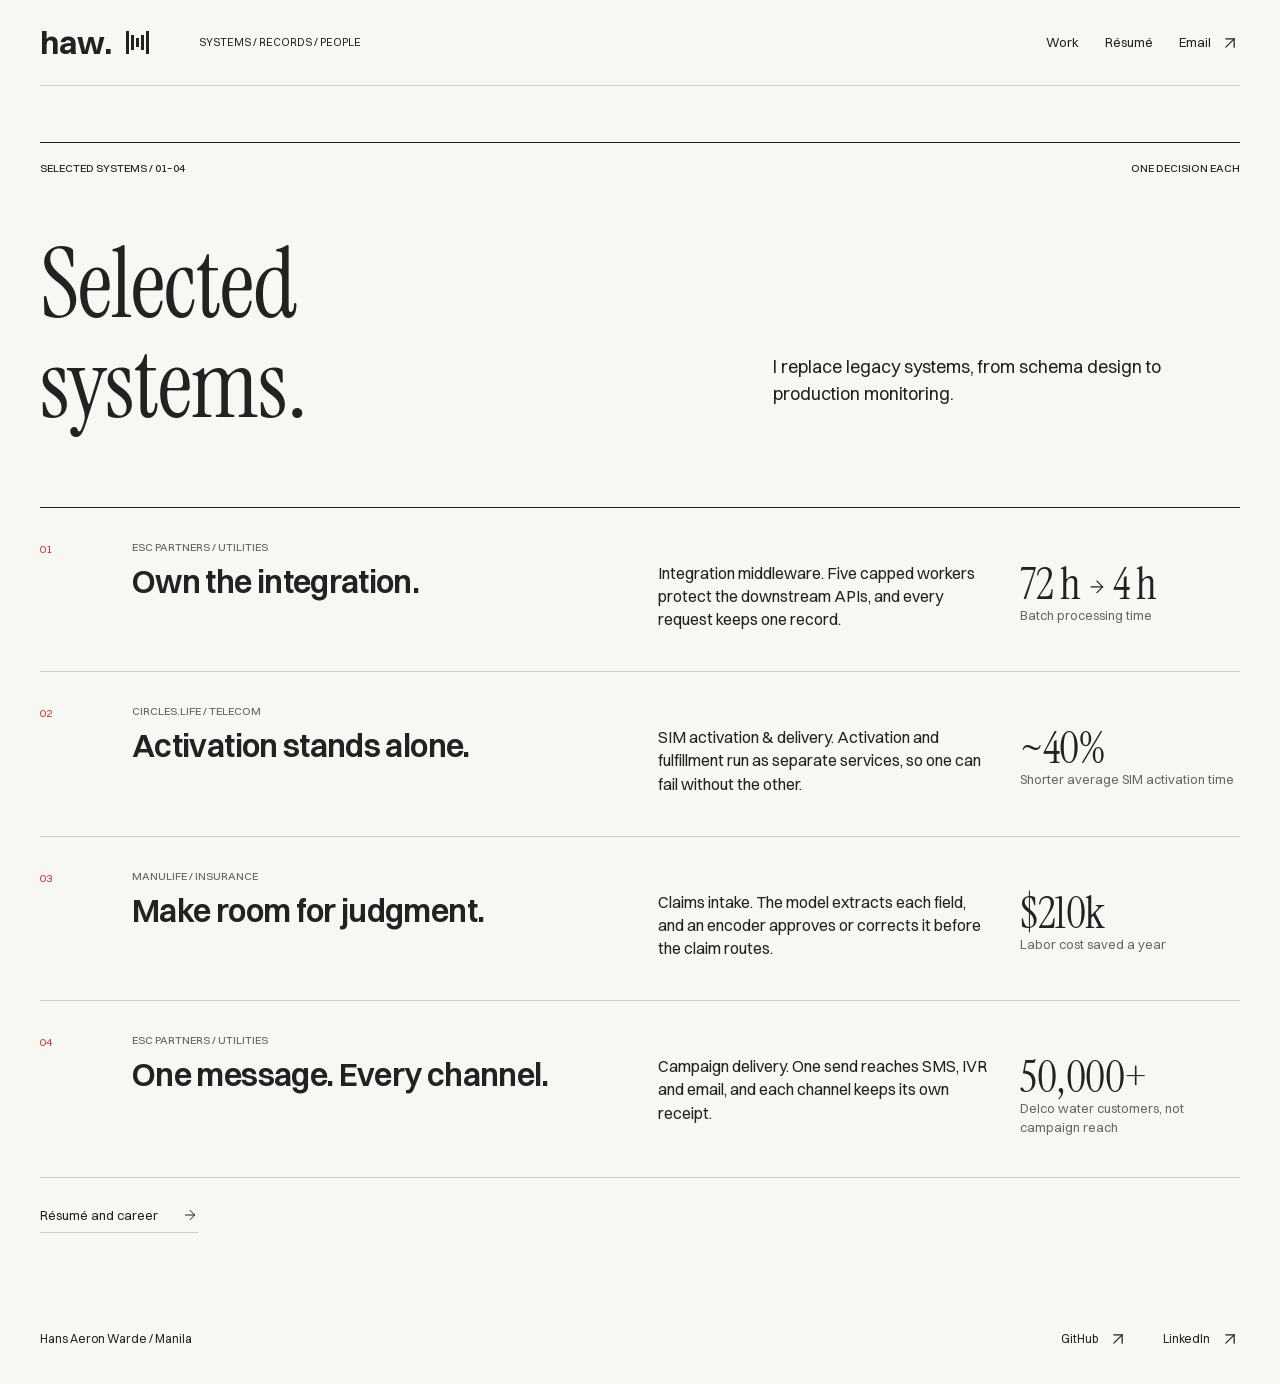
==== commit 123fa02a: "feat: D21 Instrument Serif, calmer heading hierarchy, distinct home previews - Instrument Serif (SIL" ====
--- a/cases.html
+++ b/cases.html
@@ -13,9 +13,9 @@
     <link rel="icon" href="assets/favicon.svg" type="image/svg+xml" />
     <link
       rel="preload"
-      href="assets/portfolio/fonts/Antonio-Variable.ttf"
+      href="assets/portfolio/fonts/InstrumentSerif-Regular.woff2"
       as="font"
-      type="font/ttf"
+      type="font/woff2"
       crossorigin
     />
     <link
@@ -56,8 +56,8 @@
         <div class="masthead-body">
           <h1>Selected<br />systems.</h1>
           <p class="masthead-lead">
-            I lead teams that replace legacy systems, from schema design to
-            production monitoring.
+            I replace legacy systems, from schema design to production
+            monitoring.
           </p>
         </div>
       </div>
@@ -67,31 +67,31 @@
           <span class="index-no">01</span>
           <div>
             <span class="eyebrow">ESC PARTNERS / UTILITIES</span>
-            <h2><a href="work/integration-middleware.html">Own the integration.</a></h2>
+            <h2 class="heading"><a href="work/integration-middleware.html">Own the integration.</a></h2>
           </div>
           <p>
             Integration middleware. Five capped workers protect the downstream
             APIs, and every request keeps one record.
           </p>
-          <dl><dt>72 h &#8594; 4 h</dt><dd>Batch processing time</dd></dl>
+          <dl><dt>72 h <i data-lucide="arrow-right" aria-hidden="true"></i><span class="sr-only">to</span> 4 h</dt><dd>Batch processing time</dd></dl>
         </li>
         <li id="case-activation">
           <span class="index-no">02</span>
           <div>
             <span class="eyebrow">CIRCLES.LIFE / TELECOM</span>
-            <h2><a href="work/sim-activation.html">Activation stands alone.</a></h2>
+            <h2 class="heading"><a href="work/sim-activation.html">Activation stands alone.</a></h2>
           </div>
           <p>
             SIM activation &amp; delivery. Activation and fulfillment run as
             separate services, so one can fail without the other.
           </p>
-          <dl><dt>~40%</dt><dd>Faster average SIM activation</dd></dl>
+          <dl><dt>~40%</dt><dd>Shorter average SIM activation time</dd></dl>
         </li>
         <li id="case-capture">
           <span class="index-no">03</span>
           <div>
             <span class="eyebrow">MANULIFE / INSURANCE</span>
-            <h2><a href="work/claims-intake.html">Make room for judgment.</a></h2>
+            <h2 class="heading"><a href="work/claims-intake.html">Make room for judgment.</a></h2>
           </div>
           <p>
             Claims intake. The model extracts each field, and an encoder
@@ -103,7 +103,7 @@
           <span class="index-no">04</span>
           <div>
             <span class="eyebrow">ESC PARTNERS / UTILITIES</span>
-            <h2><a href="work/campaign-delivery.html">One message. Every channel.</a></h2>
+            <h2 class="heading"><a href="work/campaign-delivery.html">One message. Every channel.</a></h2>
           </div>
           <p>
             Campaign delivery. One send reaches SMS, IVR and email, and each
--- a/assets/portfolio/study.css
+++ b/assets/portfolio/study.css
@@ -6,13 +6,23 @@
   font-display: swap;
 }
 @font-face {
-  font-family: Antonio;
-  src: url("fonts/Antonio-Variable.ttf")
-    format("truetype");
-  font-weight: 100 700;
+  font-family: "Instrument Serif";
+  src: url("fonts/InstrumentSerif-Regular.woff2")
+    format("woff2");
+  font-weight: 400;
+  font-style: normal;
   font-display: swap;
 }
+@font-face {
+  font-family: "Instrument Serif";
+  src: url("fonts/InstrumentSerif-Italic.woff2")
+    format("woff2");
+  font-weight: 400;
+  font-style: italic;
+  font-display: swap;
+}
 :root {
+  --serif: "Instrument Serif", Georgia, serif;
   --ease: cubic-bezier(0.2, 0.7, 0.2, 1);
   --quick: 0.2s;
   --settle: 0.45s;
@@ -190,6 +200,14 @@
   border-color: var(--line);
   background: var(--paper);
 }
+/* The bar is inset by the gutters, so a full-bleed band (the contact section) would show beside it. */
+header.paper::before {
+  content: "";
+  position: absolute;
+  inset: 0 calc(-1 * var(--g));
+  z-index: -1;
+  background: var(--paper);
+}
 /* Unpinned, the hero scrolls under the bar; the backdrop spans the gutters so no hero text shows beside it. */
 .static-story header:not(.paper)::before {
   content: "";
@@ -323,9 +341,9 @@
   margin-bottom: 26px;
 }
 .identity h1 {
-  font:
-    500 min(128px, 11.8vw) / 1.02 Antonio,
-    sans-serif;
+  font: 400 min(110px, 10.15vw) / 1.02 var(--serif);
+  letter-spacing: -0.01em;
+  font-synthesis: none;
 }
 .identity h1 > span {
   color: #ef5140;
@@ -396,10 +414,9 @@
   opacity: var(--scene-head);
 }
 .scene-heading h2 {
-  font:
-    450 80px/1.08 Antonio,
-    sans-serif;
-  text-transform: uppercase;
+  font: 400 69px/1.08 var(--serif);
+  letter-spacing: -0.01em;
+  font-synthesis: none;
   margin-top: 20px;
 }
 .worker-tracks {
@@ -428,9 +445,9 @@
 }
 .lane b {
   display: block;
-  font:
-    450 44px/1.1 Antonio,
-    sans-serif;
+  font: 400 44px/1.1 var(--serif);
+  letter-spacing: -0.01em;
+  font-synthesis: none;
   margin-top: 22px;
   color: #ffffffa8;
 }
@@ -492,9 +509,9 @@
   color: var(--red);
 }
 .subject-number {
-  font:
-    450 clamp(40px, 30cqi, 92px) / 1.15 Antonio,
-    sans-serif;
+  font: 400 clamp(40px, 30cqi, 92px) / 1.15 var(--serif);
+  letter-spacing: -0.01em;
+  font-synthesis: none;
   display: flex;
   align-items: center;
   justify-content: space-between;
@@ -590,10 +607,9 @@
   }
 }
 .paper-surface h2 {
-  font:
-    450 94px/1.08 Antonio,
-    sans-serif;
-  text-transform: uppercase;
+  font: 400 81px/1.08 var(--serif);
+  letter-spacing: -0.01em;
+  font-synthesis: none;
   max-width: 42%;
   margin: 24px 0 30px;
 }
@@ -678,14 +694,8 @@
   display: grid;
   grid-template-columns: 1.4fr 1fr;
   gap: 80px;
-  align-items: end;
+  align-items: start;
   padding: 50px 0 65px;
-}
-.study-heading h2 {
-  font:
-    450 68px/1.12 Antonio,
-    sans-serif;
-  text-transform: uppercase;
 }
 .study-heading p {
   max-width: 410px;
@@ -736,9 +746,9 @@
   gap: 14px;
 }
 .trace-identity > strong {
-  font:
-    450 136px/1 Antonio,
-    sans-serif;
+  font: 400 136px/1 var(--serif);
+  letter-spacing: -0.01em;
+  font-synthesis: none;
 }
 .trace-identity > #trace-state {
   font-size: 14px;
@@ -801,9 +811,9 @@
   border-bottom: 1px solid var(--line);
 }
 .reported > strong {
-  font:
-    450 66px/1 Antonio,
-    sans-serif;
+  font: 400 66px/1 var(--serif);
+  letter-spacing: -0.01em;
+  font-synthesis: none;
   display: flex;
   align-items: center;
   gap: 20px;
@@ -855,9 +865,9 @@
 }
 .metrics strong {
   display: block;
-  font:
-    450 50px/1.2 Antonio,
-    sans-serif;
+  font: 400 50px/1.2 var(--serif);
+  letter-spacing: -0.01em;
+  font-synthesis: none;
 }
 .metrics span {
   font-size: var(--type-min);
@@ -948,7 +958,7 @@
   padding: 60px var(--g) 30px;
 }
 .static-story .paper-surface h2 {
-  font-size: 68px;
+  font-size: 58px;
   max-width: 100%;
 }
 .static-story .paper-surface p {
@@ -987,13 +997,13 @@
 }
 @media (min-width: 1600px) {
   .identity h1 {
-    font-size: 156px;
+    font-size: 134px;
   }
   .scene-heading h2 {
-    font-size: 100px;
+    font-size: 86px;
   }
   .paper-surface h2 {
-    font-size: 112px;
+    font-size: 96px;
   }
 }
 /* The card must fit between the lane label and the scene footer. */
@@ -1011,19 +1021,16 @@
     display: none;
   }
   .identity h1 {
-    font-size: min(112px, 14.5vw);
+    font-size: min(96px, 12.47vw);
   }
   .study-heading {
     gap: 40px;
   }
-  .study-heading h2 {
-    font-size: 58px;
-  }
   .scene-heading h2 {
-    font-size: 70px;
+    font-size: 60px;
   }
   .paper-surface h2 {
-    font-size: 76px;
+    font-size: 65px;
   }
   .reported {
     grid-template-columns: 1fr 1.3fr;
@@ -1115,7 +1122,7 @@
     margin-bottom: 14px;
   }
   .identity h1 {
-    font-size: 76px;
+    font-size: 65px;
     line-height: 1.08;
   }
   .identity h1 {
@@ -1170,7 +1177,7 @@
     max-width: 240px;
   }
   .scene-heading h2 {
-    font-size: 48px;
+    font-size: 41px;
     max-width: 290px;
     margin-top: 18px;
   }
@@ -1242,7 +1249,7 @@
     justify-content: flex-start;
   }
   .paper-surface h2 {
-    font-size: 50px;
+    font-size: 43px;
     max-width: 100%;
     margin: 16px 0;
   }
@@ -1276,9 +1283,6 @@
   .study-heading {
     display: block;
     padding: 30px 0 40px;
-  }
-  .study-heading h2 {
-    font-size: 48px;
   }
   .study-heading > div {
     margin-top: 25px;
@@ -1390,7 +1394,7 @@
     padding-top: 45px;
   }
   .static-story .paper-surface h2 {
-    font-size: 50px;
+    font-size: 43px;
   }
   .static-story .subject {
     padding-top: 0;
@@ -1411,22 +1415,19 @@
     gap: 10px;
   }
   .identity h1 {
-    font-size: 67px;
+    font-size: 58px;
   }
   .identity-bottom p {
     font-size: 17px;
   }
   .scene-heading h2 {
-    font-size: 42px;
+    font-size: 36px;
   }
   .subject-number {
     font-size: clamp(40px, 30cqi, 53px);
   }
   .paper-surface h2 {
-    font-size: 43px;
-  }
-  .study-heading h2 {
-    font-size: 42px;
+    font-size: 37px;
   }
   .subject-top,
   .subject-summary {
@@ -1476,7 +1477,7 @@
     padding: 25px;
   }
   .identity h1 {
-    font-size: 60px;
+    font-size: 52px;
   }
   .subject {
     position: relative;
@@ -1496,10 +1497,12 @@
   .study {
     padding-top: 20px;
   }
-  .study-heading h2 {
-    font-size: 40px;
-  }
   .trace-layout {
     display: block;
   }
 }
+
+/* Icon placeholders inherit an italic serif before Lucide swaps in the SVG, which fetches an unused italic font. */
+[data-lucide] {
+  font-style: normal;
+}
--- a/assets/portfolio/supporting.css
+++ b/assets/portfolio/supporting.css
@@ -196,7 +196,9 @@
   border-top: 1px solid var(--ink);
 }
 .lane-origin strong {
-  font: 450 40px/1.1 Antonio, sans-serif;
+  font: 400 40px/1.1 var(--serif);
+  letter-spacing: -0.01em;
+  font-synthesis: none;
 }
 .service {
   display: flex;
@@ -210,7 +212,6 @@
   border-right: 1px solid var(--line);
 }
 .service-name h3 {
-  font-size: 22px;
   margin-top: 6px;
 }
 .service-state {
@@ -221,8 +222,9 @@
   min-height: 108px;
 }
 .service-state strong {
-  font: 450 56px/1.05 Antonio, sans-serif;
-  text-transform: uppercase;
+  font: 400 56px/1.05 var(--serif);
+  letter-spacing: -0.01em;
+  font-synthesis: none;
 }
 .service[data-state="activated"] .service-state strong,
 .service[data-state="fulfilled"] .service-state strong {
@@ -372,8 +374,9 @@
   background: white;
 }
 .ocr-box em {
-  font: 450 44px/1 Antonio, sans-serif;
-  font-style: normal;
+  font: 400 44px/1 var(--serif);
+  letter-spacing: -0.01em;
+  font-synthesis: none;
   color: var(--ink);
 }
 .ocr-box small {
@@ -391,7 +394,9 @@
   position: absolute;
   right: -10px;
   bottom: -18px;
-  font: 450 120px/1 Antonio, sans-serif;
+  font: 400 103px/1 var(--serif);
+  letter-spacing: -0.01em;
+  font-synthesis: none;
   color: #20232010;
   transform: rotate(-8deg);
   pointer-events: none;
@@ -411,8 +416,9 @@
   min-width: 0;
 }
 .review-state {
-  font: 450 64px/1.05 Antonio, sans-serif;
-  text-transform: uppercase;
+  font: 400 64px/1.05 var(--serif);
+  letter-spacing: -0.01em;
+  font-synthesis: none;
   margin-top: 14px;
   width: fit-content;
 }
@@ -488,7 +494,7 @@
   font-size: var(--type-min);
   color: var(--muted);
 }
-/* Switzer, not Antonio: Antonio draws O and 0 alike, which hides the correction. */
+/* Switzer, not the display serif: Switzer's O and 0 differ in both width and height, so the correction shows. */
 .review-diff dd {
   margin: 6px 0 0;
   font-size: 34px;
@@ -538,7 +544,9 @@
   gap: 10px;
 }
 .campaign-node strong {
-  font: 450 40px/1.1 Antonio, sans-serif;
+  font: 400 40px/1.1 var(--serif);
+  letter-spacing: -0.01em;
+  font-synthesis: none;
 }
 .send {
   display: flex;
@@ -621,8 +629,9 @@
   font-weight: 500;
 }
 .receipt-state {
-  font: 450 44px/1.05 Antonio, sans-serif;
-  text-transform: uppercase;
+  font: 400 44px/1.05 var(--serif);
+  letter-spacing: -0.01em;
+  font-synthesis: none;
 }
 .receipt[data-state="sent"] .receipt-state {
   color: var(--green);
@@ -759,9 +768,6 @@
   .service {
     padding: 14px 10px 0;
   }
-  .service-name h3 {
-    font-size: 18px;
-  }
   .service-state {
     margin-top: 16px;
     min-height: 124px;
@@ -806,7 +812,7 @@
     font-size: 36px;
   }
   .crop-mark {
-    font-size: 84px;
+    font-size: 72px;
   }
   .review {
     gap: 30px;
--- a/components.css
+++ b/components.css
@@ -32,4 +32,35 @@
 .case-link svg {
   width: 16px;
   height: 16px;
-}+}
+/* Instrument Serif is kept for the page's voice: the name, hero statements, h1s, the decision quote and the contact line. Section headings speak in Switzer, two levels only. */
+.heading,
+.subheading {
+  font-family: Switzer, "Helvetica Neue", sans-serif;
+  font-weight: 600;
+  text-transform: none;
+}
+.heading {
+  font-size: 32px;
+  line-height: 1.15;
+  letter-spacing: -0.02em;
+}
+.subheading {
+  font-size: 22px;
+  line-height: 1.25;
+  letter-spacing: -0.01em;
+}
+@media (max-width: 600px) {
+  .heading {
+    font-size: 28px;
+  }
+  .subheading {
+    font-size: 20px;
+  }
+}
+/* Instrument Serif has no arrow glyph; the system fallback is heavy beside its hairlines. */
+:is(.results, .index-list, .career-metric) dt svg {
+  width: 0.45em;
+  height: 0.45em;
+  vertical-align: 0.05em;
+}
--- a/work/case.css
+++ b/work/case.css
@@ -1,9 +1,3 @@
-/* Arial scaled to Antonio's advance width, so headings wrap the same before and after the swap. */
-@font-face {
-  font-family: "Antonio fallback";
-  src: local("Arial"), local("ArialMT"), local("Roboto");
-  size-adjust: 65.2%;
-}
 .case-page main {
   margin: 0 var(--g);
   padding-top: 86px;
@@ -24,11 +18,9 @@
 }
 .masthead h1 {
   margin: 0;
-  font:
-    450 112px/1.04 Antonio,
-    "Antonio fallback",
-    sans-serif;
-  text-transform: uppercase;
+  font: 400 96px/1.04 var(--serif);
+  letter-spacing: -0.01em;
+  font-synthesis: none;
   overflow-wrap: break-word;
 }
 .masthead-lead {
@@ -79,11 +71,6 @@
 }
 .field h2 {
   margin: 0 0 18px;
-  font:
-    450 44px/1.12 Antonio,
-    "Antonio fallback",
-    sans-serif;
-  text-transform: uppercase;
 }
 .field-body > p {
   margin: 0;
@@ -91,7 +78,10 @@
 }
 .field h2.quote {
   max-width: 24ch;
-  font-size: 56px;
+  text-wrap: balance;
+  font: italic 400 48px/1.12 var(--serif);
+  letter-spacing: -0.01em;
+  font-synthesis: none;
 }
 
 .stages {
@@ -112,11 +102,6 @@
 }
 :is(.stages, .fork, .pipeline, .fanout) h3 {
   margin: 10px 0 4px;
-  font:
-    450 26px/1.1 Antonio,
-    "Antonio fallback",
-    sans-serif;
-  text-transform: uppercase;
 }
 :is(.stages, .fork, .pipeline, .fanout) p {
   margin: 0 0 20px;
@@ -187,13 +172,12 @@
   margin: 8px 0 0;
 }
 .results dt {
-  font:
-    450 66px/1 Antonio,
-    "Antonio fallback",
-    sans-serif;
+  font: 400 66px/1 var(--serif);
+  letter-spacing: -0.01em;
+  font-synthesis: none;
 }
 .results dd {
-  margin: 8px 0 0;
+  margin: 0;
   font-size: 13px;
   color: var(--muted);
 }
@@ -469,10 +453,9 @@
   color: var(--muted);
 }
 .pipe strong {
-  font:
-    450 44px/1.1 Antonio,
-    "Antonio fallback",
-    sans-serif;
+  font: 400 44px/1.1 var(--serif);
+  letter-spacing: -0.01em;
+  font-synthesis: none;
 }
 .tokens,
 .slots,
@@ -566,11 +549,6 @@
 }
 .index-list h2 {
   margin: 8px 0 0;
-  font:
-    450 56px/1.04 Antonio,
-    "Antonio fallback",
-    sans-serif;
-  text-transform: uppercase;
 }
 .index-list h2 a:hover {
   color: var(--red);
@@ -583,20 +561,19 @@
   margin: 22px 0 0;
 }
 .index-list dt {
-  font:
-    450 44px/1 Antonio,
-    "Antonio fallback",
-    sans-serif;
+  font: 400 44px/1 var(--serif);
+  letter-spacing: -0.01em;
+  font-synthesis: none;
 }
 .index-list dd {
-  margin: 8px 0 0;
+  margin: 0;
   font-size: 13px;
   color: var(--muted);
 }
 
 /* Engineering notes: the case grammar with longer titles and generic code. */
 .note-page .masthead h1 {
-  font-size: 72px;
+  font-size: 62px;
   line-height: 1.06;
 }
 pre.pattern {
@@ -636,11 +613,9 @@
   color: var(--muted);
 }
 .status-list strong {
-  font:
-    450 36px/1.1 Antonio,
-    "Antonio fallback",
-    sans-serif;
-  text-transform: uppercase;
+  font: 400 36px/1.1 var(--serif);
+  letter-spacing: -0.01em;
+  font-synthesis: none;
 }
 .status-list :is([data-state="pending"], [data-state="waiting"]) strong {
   color: var(--red);
@@ -690,11 +665,6 @@
 }
 .ladder h3 {
   margin: 0;
-  font:
-    450 26px/1.1 Antonio,
-    "Antonio fallback",
-    sans-serif;
-  text-transform: uppercase;
 }
 .ladder p {
   margin: 0;
@@ -710,7 +680,7 @@
 
 @media (max-width: 1000px) {
   .note-page .masthead h1 {
-    font-size: min(64px, 9vw);
+    font-size: min(55px, 7.74vw);
   }
   .status-list li {
     grid-template-columns: 140px minmax(0, 1fr);
@@ -737,7 +707,7 @@
     gap: 40px;
   }
   .masthead h1 {
-    font-size: min(96px, 13vw);
+    font-size: min(83px, 11.18vw);
   }
   .field {
     grid-template-columns: minmax(0, 1fr);
@@ -787,13 +757,10 @@
     gap: 4px;
   }
   .masthead h1 {
-    font-size: min(64px, 16vw);
-  }
-  .field h2 {
+    font-size: min(55px, 13.76vw);
+  }
+  .field h2.quote {
     font-size: 34px;
-  }
-  .field h2.quote {
-    font-size: 40px;
   }
   .field-body > p {
     font-size: 16px;
@@ -855,11 +822,8 @@
   .index-list li > :nth-child(n + 3) {
     grid-column: 1;
   }
-  .index-list h2 {
-    font-size: 40px;
-  }
   .note-page .masthead h1 {
-    font-size: 40px;
+    font-size: 34px;
   }
   .status-list li {
     grid-template-columns: 1fr;
